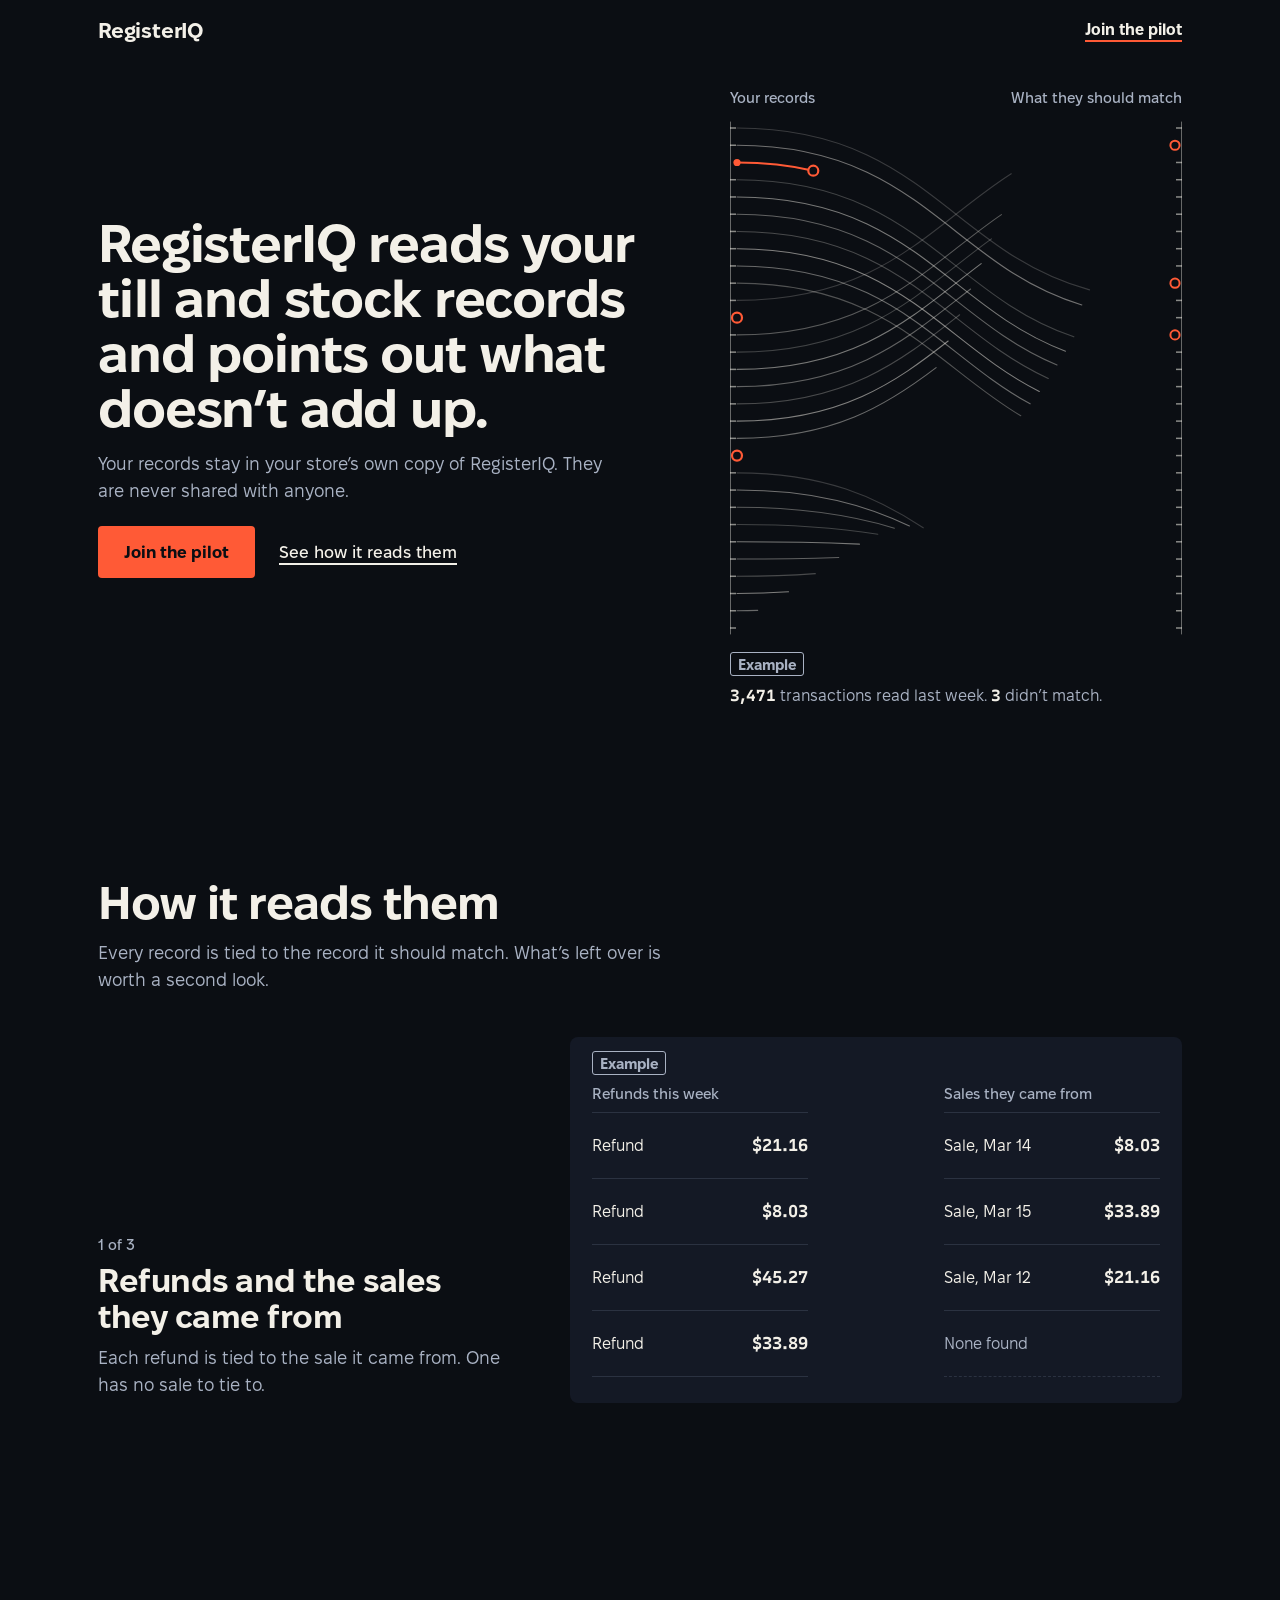
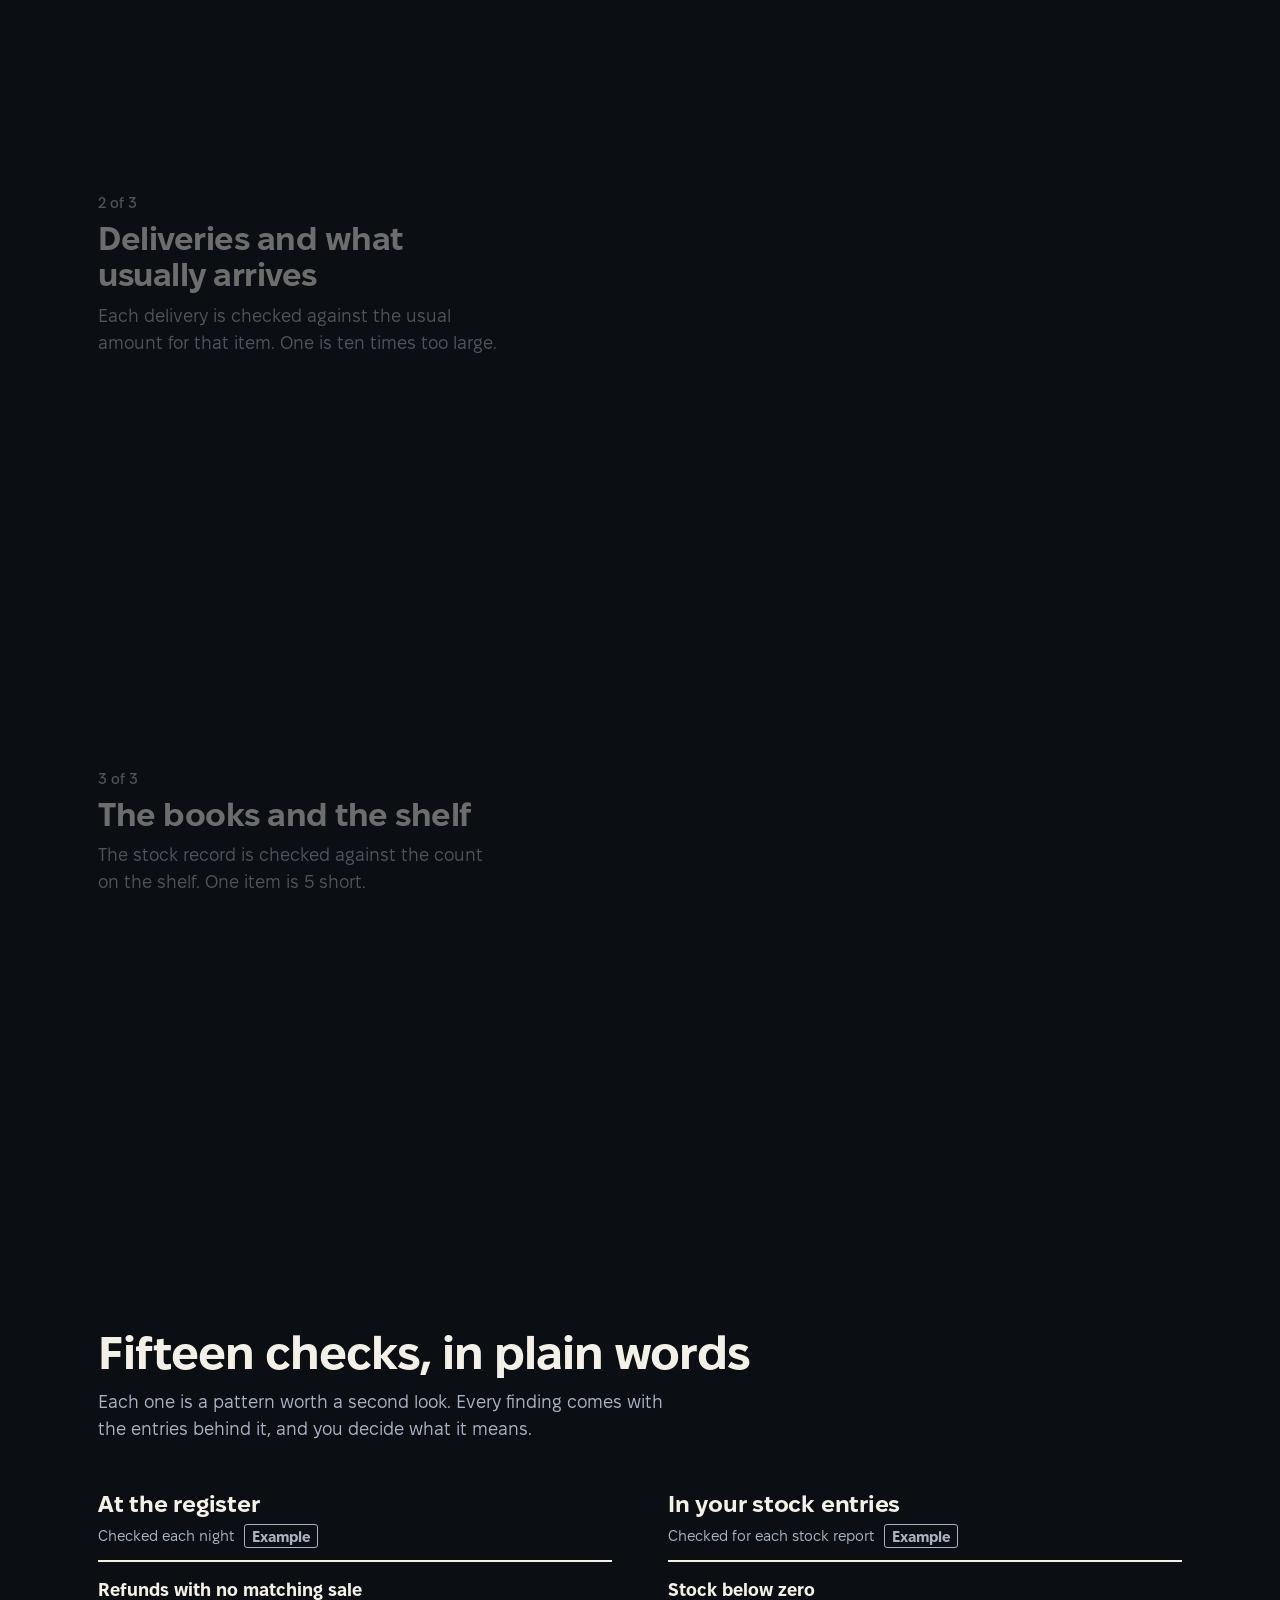
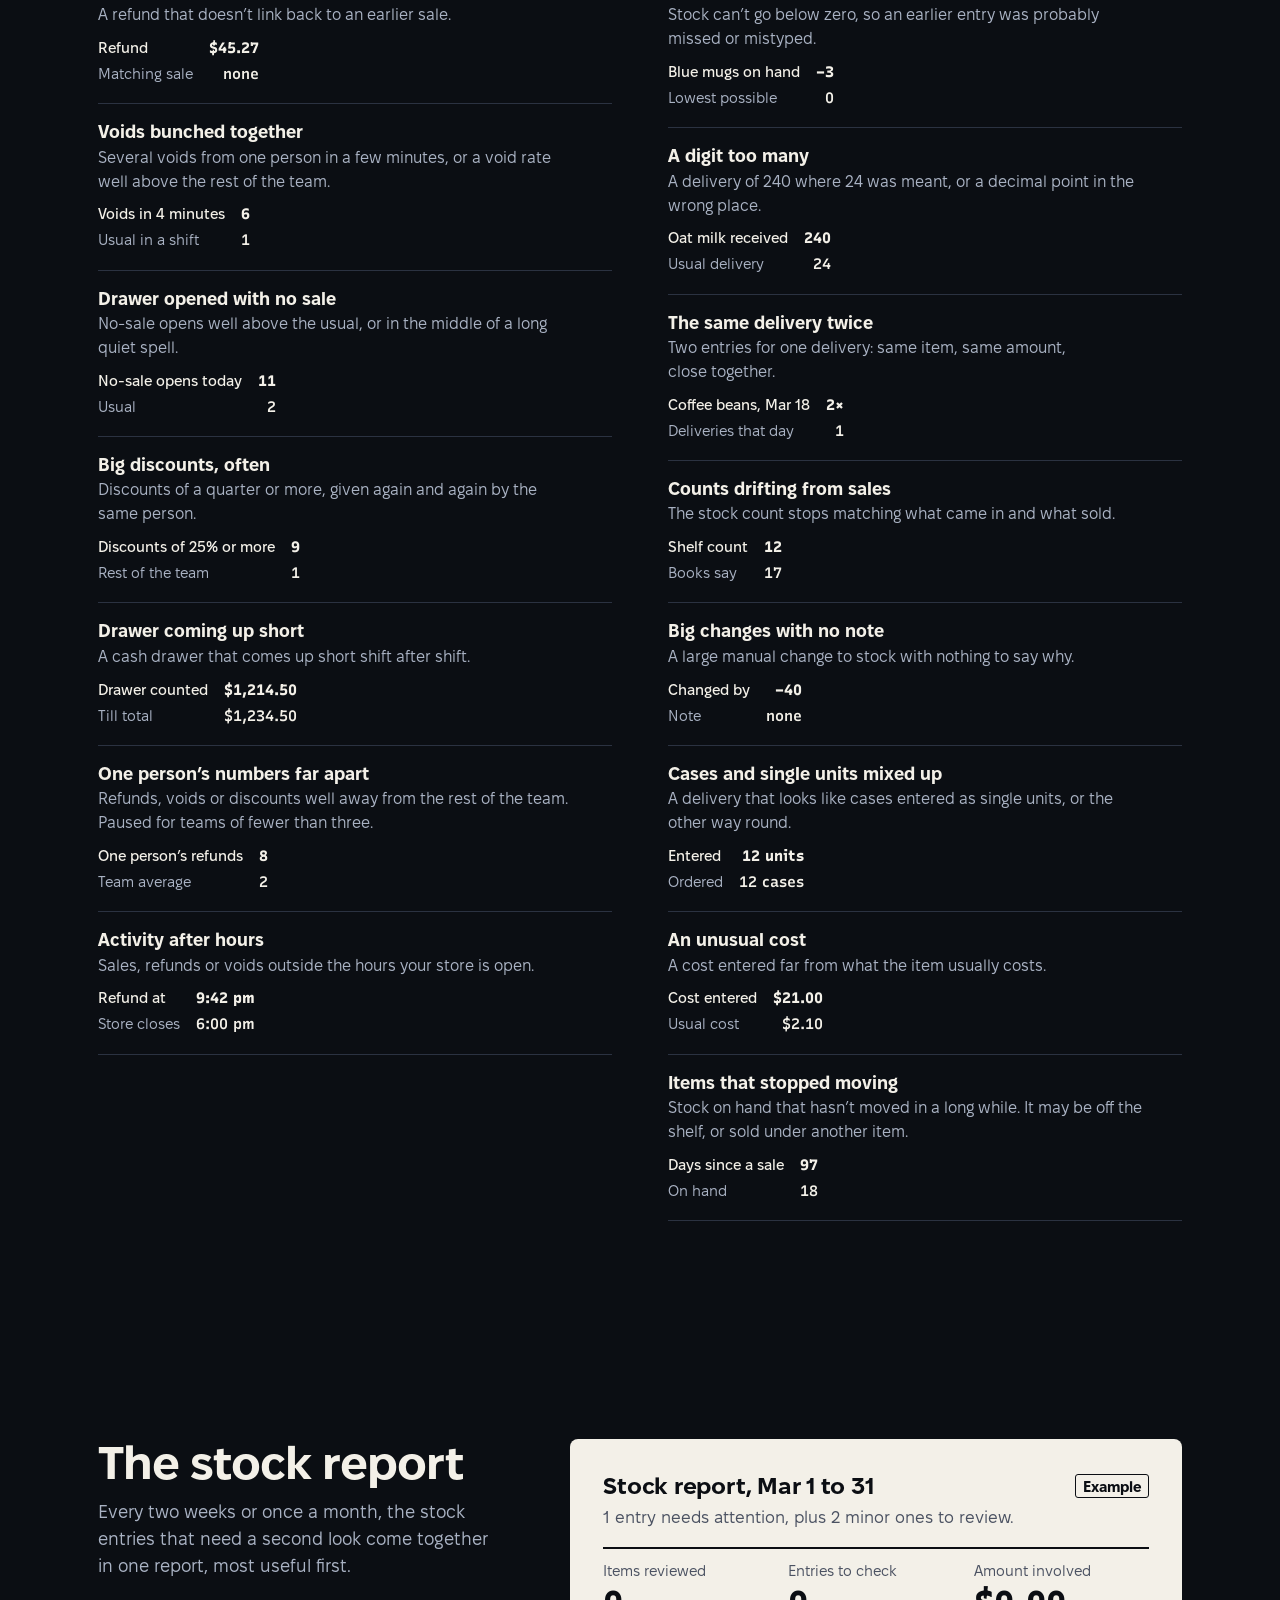
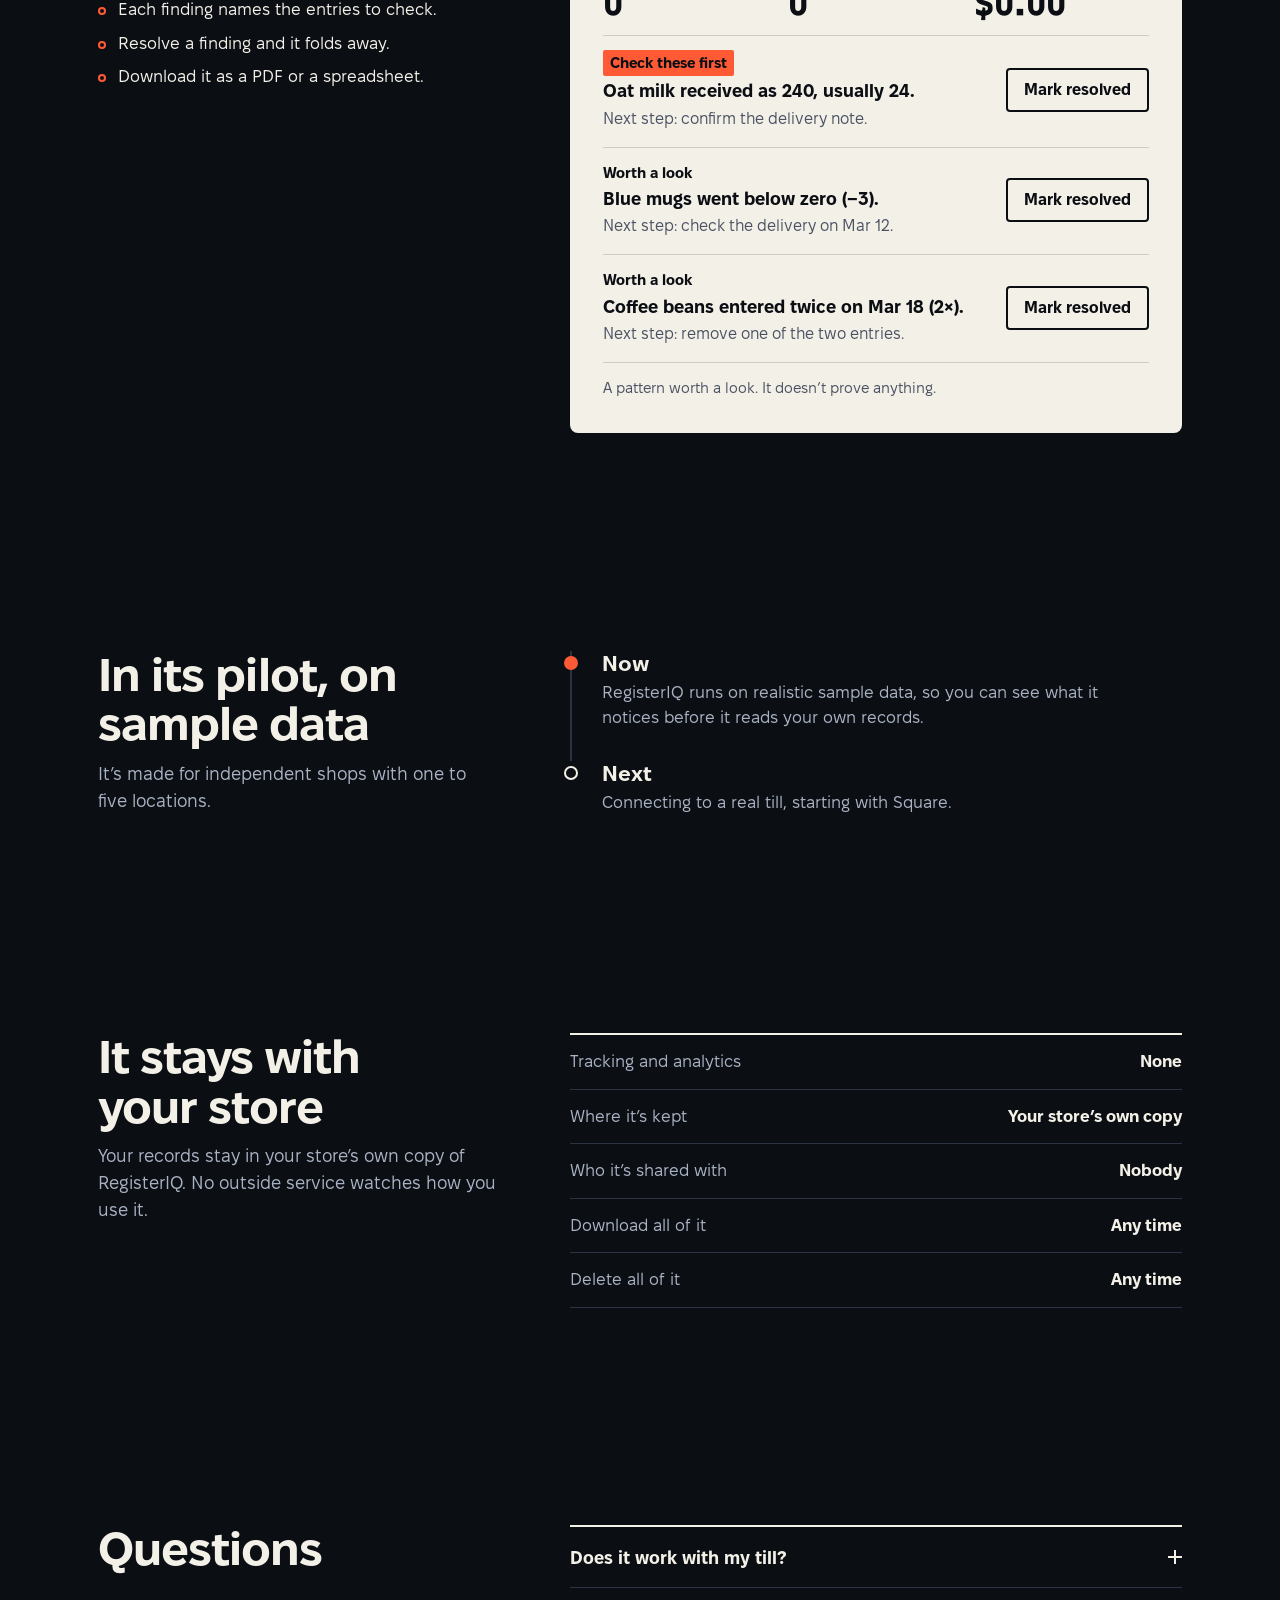
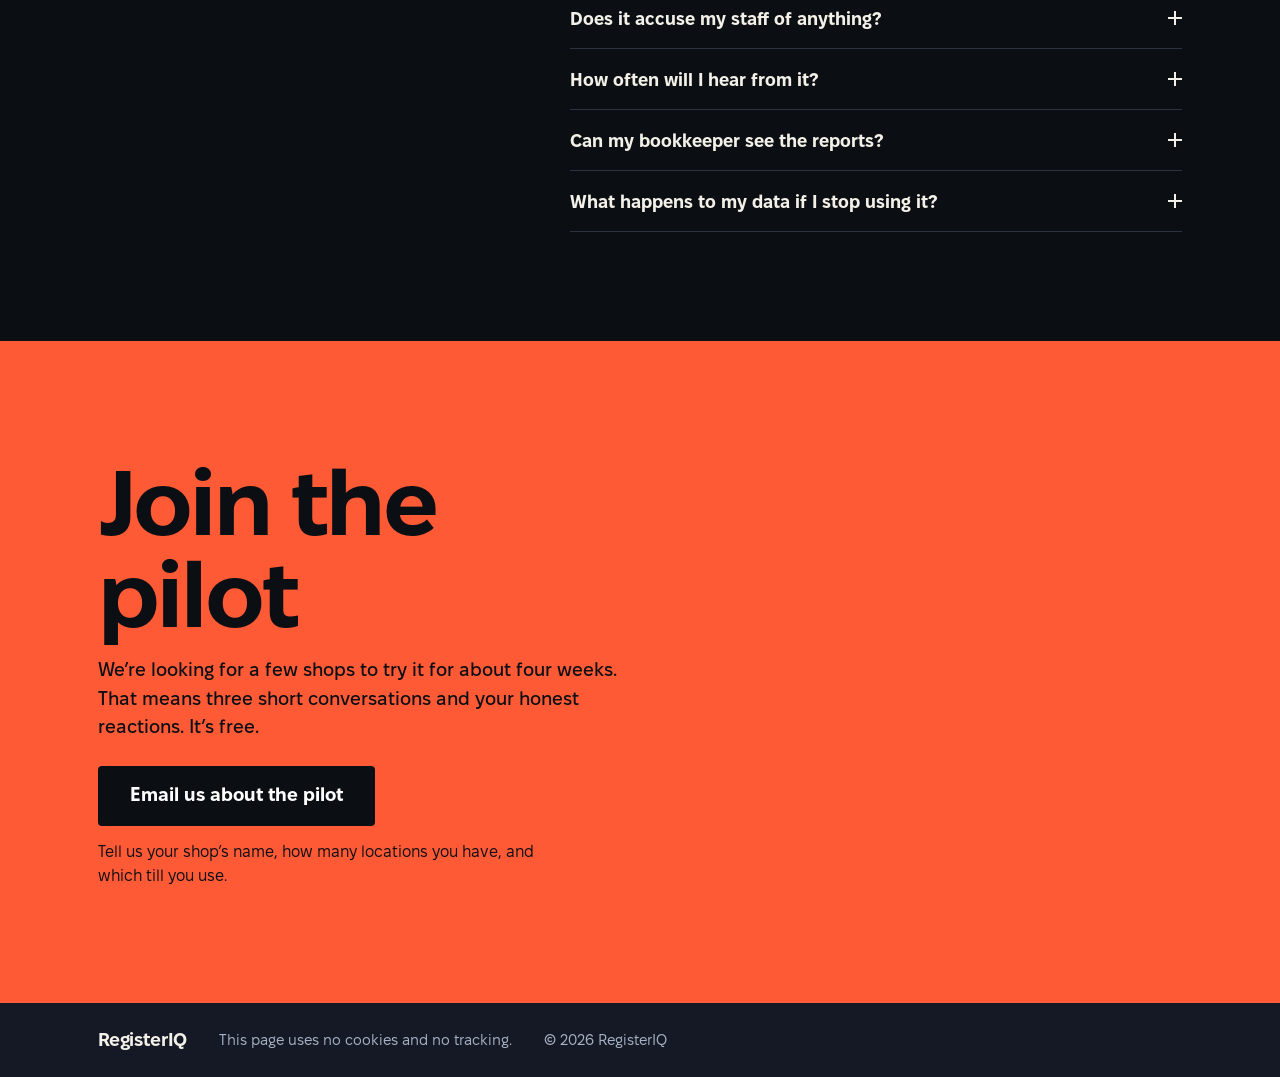
==== fable/index.html @ a4932e1c "RegisterIQ landing pages: front page and the Tied up design A front page that lists the landing page" ====
<!doctype html>
<html lang="en">
  <head>
    <meta http-equiv="Content-Security-Policy" content="default-src &#39;self&#39;; img-src &#39;self&#39; data:; style-src &#39;self&#39;; font-src &#39;self&#39;; script-src &#39;self&#39;; base-uri &#39;none&#39;; form-action &#39;none&#39;">

    <meta charset="UTF-8" />
    <meta name="viewport" content="width=device-width, initial-scale=1.0, viewport-fit=cover" />
    <meta name="color-scheme" content="dark" />
    <link rel="preload" href="./assets/FixelDisplay-Bold-Dju6qeKL.woff2" as="font" type="font/woff2" crossorigin />
    <link rel="preload" href="./assets/FixelText-Regular-Bu2h_Y5s.woff2" as="font" type="font/woff2" crossorigin />
    <title>RegisterIQ</title>
    <meta name="description" content="RegisterIQ reads your till and stock records and points out what doesn’t add up." />
    <meta name="theme-color" content="#0b0e13" />
    <script type="module" crossorigin src="./assets/index-D2LwoRk-.js"></script>
    <link rel="stylesheet" crossorigin href="./assets/index-BskWsCWm.css">
    <meta name="robots" content="noindex">
    <link rel="icon" href="data:image/svg+xml,%3Csvg xmlns=&#39;http://www.w3.org/2000/svg&#39; viewBox=&#39;0 0 32 32&#39;%3E%3Crect width=&#39;32&#39; height=&#39;32&#39; rx=&#39;6&#39; fill=&#39;%230b0e13&#39;/%3E%3Cpath d=&#39;M6 11c9 0 9 10 17 10&#39; fill=&#39;none&#39; stroke=&#39;%23f3f0e8&#39; stroke-width=&#39;2.4&#39; stroke-linecap=&#39;round&#39;/%3E%3Ccircle cx=&#39;24&#39; cy=&#39;11&#39; r=&#39;3.4&#39; fill=&#39;none&#39; stroke=&#39;%23ff5a36&#39; stroke-width=&#39;2.4&#39;/%3E%3C/svg%3E">
  </head>
  <body>
    <div id="root"></div>
  </body>
</html>
---- fable/assets/index-BskWsCWm.css ----
@font-face{font-family:Fixel Display;src:url(./FixelDisplay-Bold-Dju6qeKL.woff2)format("woff2");font-weight:700;font-display:swap}@font-face{font-family:Fixel Text;src:url(./FixelText-Regular-Bu2h_Y5s.woff2)format("woff2");font-weight:400;font-display:swap}@font-face{font-family:Fixel Text;src:url(./FixelText-Medium-Dir1BLjs.woff2)format("woff2");font-weight:500;font-display:swap}@font-face{font-family:Fixel Text;src:url(./FixelText-Bold-Wg7I7zow.woff2)format("woff2");font-weight:700;font-display:swap}@font-face{font-family:Recursive;src:url(./Recursive-VF-BdMPsgby.woff2)format("woff2");font-weight:300 1000;font-display:swap}:root{--bg:#0b0e13;--panel:#141925;--rule:#2b3241;--ink:#f3f0e8;--dim:#a9b2c3;--thread:243, 240, 232;--thread-dark:11, 14, 19;--loose:#ff5a36;--loose-ink:#0b0e13;--sheet:#f3f0e8;--sheet-ink:#0b0e13;--sheet-dim:#4b5262;--sheet-rule:#cfccc3;--ease:cubic-bezier(.2, 0, 0, 1);--pad:clamp(18px, 4.5vw, 48px);--display:"Fixel Display", "Fixel Text", system-ui, sans-serif}:root[data-c=baize]{--bg:#0a201a;--panel:#0f2b23;--rule:#25453b;--ink:#f4f1e6;--dim:#aac3b8;--thread:244, 241, 230;--thread-dark:10, 32, 26;--loose:#ff6f3d;--loose-ink:#0a201a;--sheet:#f4f1e6;--sheet-ink:#0a201a;--sheet-dim:#3f5a50;--sheet-rule:#cdd3c6}:root[data-c=cobalt]{--bg:#1433a6;--panel:#0f2a8f;--rule:#4563d6;--ink:#fff;--dim:#ccd6ff;--thread:255, 255, 255;--thread-dark:10, 26, 85;--loose:#ffa62b;--loose-ink:#0a1a55;--sheet:#fff;--sheet-ink:#0a1a55;--sheet-dim:#3c4a86;--sheet-rule:#cdd4ee}*,:before,:after{box-sizing:border-box}html{background:var(--bg);--lightningcss-light: ;--lightningcss-dark:initial;color-scheme:dark;scrollbar-color:var(--rule) var(--bg);-webkit-text-size-adjust:100%;-moz-text-size-adjust:100%;text-size-adjust:100%;-webkit-tap-highlight-color:transparent}a,button,summary{touch-action:manipulation}.btn,.btn-line,.bar-link,.faq summary,.themes button{-webkit-user-select:none;user-select:none}p{text-wrap:pretty}body{background:var(--bg);color:var(--ink);-webkit-font-smoothing:antialiased;overflow-wrap:break-word;transition:background-color .3s var(--ease), color .3s var(--ease);margin:0;font:400 17px/1.5 Fixel Text,system-ui,sans-serif}h1,h2,h3,h4,p,ol,ul,dl,dd,figure{margin:0}ul,ol{padding:0;list-style:none}::selection{background:var(--loose);color:var(--loose-ink)}:focus-visible{outline:3px solid var(--loose);outline-offset:3px;border-radius:2px}.pilot :focus-visible,.report :focus-visible{outline-color:var(--sheet-ink)}.num{font-variation-settings:"MONO" 0, "CASL" 0, "slnt" 0, "CRSV" 0;font-variant-numeric:tabular-nums lining-nums;font-family:Recursive,Fixel Text,sans-serif}.wrap{max-width:1180px;padding:0 max(var(--pad), env(safe-area-inset-right,0px)) 0 max(var(--pad), env(safe-area-inset-left,0px));margin:0 auto}.bar{padding-top:env(safe-area-inset-top,0px)}.skip{z-index:20;background:var(--loose);color:var(--loose-ink);padding:12px 16px;font-weight:700;position:absolute;top:-100px;left:12px}.skip:focus{top:8px}h1,h2{font-family:var(--display);letter-spacing:-.022em;text-wrap:balance;font-weight:700}h1{font-size:clamp(30px,6.3vw + 5.5px,56px);line-height:1.05}h2{font-size:clamp(28px,3.2vw + 15px,46px);line-height:1.08}.intro{color:var(--dim);max-width:36rem;margin-top:10px;font-size:18px}.stamp{color:inherit;white-space:nowrap;border:1.5px solid;border-radius:3px;padding:4px 7px 3px;font:700 15px/1 Fixel Text,sans-serif;display:inline-block}.bar-in{justify-content:space-between;align-items:center;min-height:60px;display:flex}.wordmark{font:700 21px/1 var(--display);letter-spacing:-.01em;color:var(--ink);align-items:center;min-height:44px;text-decoration:none;display:inline-flex}.bar-link{color:var(--ink);min-height:44px;text-decoration:underline;-webkit-text-decoration-color:var(--loose);text-decoration-color:var(--loose);text-underline-offset:.34em;align-items:center;font-size:16px;font-weight:700;text-decoration-thickness:2px;display:inline-flex}.btn{background:var(--loose);min-height:52px;color:var(--loose-ink);transition:filter .12s var(--ease), transform .12s var(--ease);border-radius:4px;justify-content:center;align-items:center;padding:0 26px;font-size:17px;font-weight:700;text-decoration:none;display:inline-flex}.btn:active{transform:scale(.97)}.bar-link:active,.link:active{opacity:.7}.btn.big{min-height:60px;padding:0 32px;font-size:19px}.link{color:var(--ink);text-underline-offset:.28em;align-items:center;min-height:44px;font-weight:500;text-decoration:underline;text-decoration-thickness:1.5px;display:inline-flex}@media (hover:hover) and (pointer:fine){.btn:hover{filter:brightness(1.08)}.link:hover{text-decoration-thickness:2.5px}.btn-line:active{transform:scale(.97)}.faq summary:hover{color:var(--loose)}}.hero{padding:clamp(12px,3vh,40px) 0 clamp(40px,7vh,88px)}.hero-in{gap:30px;display:grid}.lede{color:var(--dim);max-width:33rem;margin-top:14px;font-size:18px}.hero-actions{flex-wrap:wrap;align-items:center;gap:8px 24px;margin-top:22px;display:flex}.weave-head{color:var(--dim);justify-content:space-between;gap:16px;padding-bottom:8px;font-size:15px;font-weight:500;display:flex}.weave-box{height:300px;position:relative}.weave-box canvas,.sfig canvas{pointer-events:none;width:100%;height:100%;position:absolute;inset:0}.chip{z-index:2;background:var(--loose);color:var(--loose-ink);white-space:nowrap;opacity:0;will-change:transform;border-radius:3px;padding:6px 10px 5px;font:700 15px/1.25 Fixel Text,sans-serif;position:absolute;top:0;left:0}[data-ready]>.chip{opacity:1;transition:opacity .36s var(--ease) .5s}.weave-foot{color:var(--dim);flex-wrap:wrap;align-items:center;gap:8px 12px;margin-top:14px;font-size:16px;display:flex}.weave-foot b{color:var(--ink);font-weight:700}.band{padding:clamp(56px,8.5vw,116px) 0}.split{gap:28px 64px;display:grid}.plain{gap:8px;margin-top:18px;display:grid}.plain li{padding-left:20px;position:relative}.plain li:before{content:"";width:8px;height:8px;box-shadow:inset 0 0 0 2px var(--loose);border-radius:50%;position:absolute;top:.6em;left:0}.story{margin-top:clamp(20px,4vw,44px)}.stage{z-index:3;margin:0 calc(-1 * var(--pad));padding:max(10px, env(safe-area-inset-top,0px)) var(--pad) 12px;background:var(--bg);border-bottom:1px solid var(--rule);position:sticky;top:0}.steps{counter-reset:step;margin:0}.steps>li{counter-increment:step;opacity:.42;min-height:56svh;transition:opacity .35s var(--ease);padding-top:26px}.steps>li:last-child{min-height:46svh}.steps>li[data-active]{opacity:1}.steps>li:before{content:counter(step) " of 3";color:var(--dim);margin-bottom:6px;font-size:15px;font-weight:500;display:block}.steps h3{font:700 clamp(23px, 2.1vw + 8px, 32px) / 1.14 var(--display);letter-spacing:-.015em}.steps>li>p{color:var(--dim);max-width:28rem;margin-top:8px;font-size:18px}.story[data-still] .steps>li{min-height:0;padding:0 0 44px}.story[data-still] .sfig{max-width:620px;margin-top:16px}.sfig{background:var(--panel);border-radius:8px;padding:14px clamp(12px,2vw,22px) 58px;position:relative}.sfig-top{color:var(--dim);margin-bottom:8px}.sfig-cols{animation:scene .42s var(--ease) both;grid-template-columns:minmax(0,1fr) minmax(0,1fr);column-gap:clamp(70px,24%,210px);display:grid}@keyframes scene{0%{opacity:0;transform:translateY(8px)}}.sfig[data-leaving] .sfig-cols{opacity:0;transition:opacity .2s var(--ease), transform .2s var(--ease);transform:translateY(-6px)}.col h4{color:var(--dim);border-bottom:1px solid var(--rule);padding-bottom:8px;font:500 15px/1.3 Fixel Text,sans-serif}.col li{border-bottom:1px solid var(--rule);justify-content:space-between;align-items:center;gap:8px;height:clamp(52px,7.4vh,66px);font-size:16px;line-height:1.2;display:flex}.col li b{font-size:17px;font-weight:700}.sfig[data-ready] .col li b{transition:color .3s var(--ease) .5s}.col li[data-none]{color:var(--dim);border-bottom-style:dashed}.sfig[data-ready] .col li[data-loose] b,.sfig[data-ready] .col li[data-unmatched] b{color:var(--loose)}.aisles{gap:48px 56px;margin-top:clamp(28px,4vw,48px);display:grid}.aisle-head{border-bottom:2px solid var(--ink);gap:6px;padding-bottom:12px;display:grid}.aisle-head h3{font:700 23px/1.2 var(--display);letter-spacing:-.01em}.aisle-head p{color:var(--dim);align-items:center;gap:10px;font-size:15px;display:flex}.check{border-bottom:1px solid var(--rule);gap:8px 20px;padding:16px 0;display:grid}.check h4{font:700 18px/1.3 Fixel Text,sans-serif}.check-words p{color:var(--dim);max-width:30rem;margin-top:2px;font-size:16px}.pair{grid-template-columns:max-content max-content 30px;grid-auto-rows:26px;justify-content:start;align-items:center;column-gap:10px;font-size:15px;font-weight:500;display:grid}.pair .num{justify-self:end}.pair b.found{isolation:isolate;padding:1px 6px;font-weight:800;transition:color .16s linear .22s;position:relative}.pair b.found:before{content:"";z-index:-1;background:var(--loose);transform-origin:0;transition:transform .46s var(--ease);border-radius:2px;position:absolute;inset:0;transform:scaleX(0)}.check[data-in] .pair b.found{color:var(--loose-ink)}.check[data-in] .pair b.found:before{transform:scaleX(1)}.pair .usual{color:var(--dim);font-weight:400}.pair .num.usual{color:var(--ink);padding:0 6px;font-weight:600}.tie{grid-area:1/3/span 2;width:30px;height:52px;overflow:visible}.tie path{fill:none;stroke:var(--loose);stroke-width:2px;stroke-linecap:round;stroke-dasharray:64;stroke-dashoffset:64px;transition:stroke-dashoffset .62s var(--ease) .26s}.tie circle{fill:var(--bg);stroke:var(--loose);stroke-width:2px;transform-box:fill-box;transform-origin:50%;opacity:0;transition:transform .24s var(--ease) .8s, opacity .16s linear .8s;transform:scale(.5)}.check[data-in] .tie path{stroke-dashoffset:0}.check[data-in] .tie circle{opacity:1;transform:none}.report{background:var(--sheet);color:var(--sheet-ink);border-radius:8px;padding:clamp(18px,2.6vw,34px)}.report-head{justify-content:space-between;align-items:center;gap:12px;display:flex}.report-head h3{font:700 23px/1.2 var(--display);letter-spacing:-.01em}.report-summary{color:var(--sheet-dim);margin-top:6px}.sums{border-top:2px solid var(--sheet-ink);border-bottom:1px solid var(--sheet-rule);grid-template-columns:repeat(3,minmax(0,1fr));gap:0 10px;margin:16px 0 0;display:grid}.sums>div{padding:12px 0}.sums dt{color:var(--sheet-dim);font-size:15px;line-height:1.3}.sums dd{margin-top:4px;font-size:clamp(23px,3vw,34px);font-weight:800;line-height:1.1}.report-item{border-bottom:1px solid var(--sheet-rule);transition:grid-template-rows .4s var(--ease), opacity .3s var(--ease);grid-template-rows:1fr;display:grid}.report-item[data-folding]{opacity:0;grid-template-rows:0fr}.report-fold{min-height:0;overflow:hidden}.report-in{gap:3px 16px;padding:14px 0 16px;display:grid}.report-level{justify-self:start;font-size:15px;font-weight:700}.report-item[data-first] .report-level{background:var(--loose);color:var(--loose-ink);border-radius:2px;padding:2px 7px}.report-text{font-size:18px;font-weight:700;line-height:1.35}.report-next{color:var(--sheet-dim);font-size:16px}.btn-line{border:2px solid var(--sheet-ink);min-height:44px;color:var(--sheet-ink);cursor:pointer;transition:background-color .12s var(--ease), color .12s var(--ease), transform .12s var(--ease);background:0 0;border-radius:4px;justify-self:start;margin-top:8px;padding:0 16px;font:700 16px Fixel Text,sans-serif}.btn-line:hover{background:var(--sheet-ink);color:var(--sheet)}.report-note{color:var(--sheet-dim);margin-top:14px;font-size:15px}.stops li{border-left:2px solid var(--rule);padding:0 0 30px 30px;position:relative}.stops li:last-child{border-left-color:#0000;padding-bottom:0}.stops li:before{content:"";background:var(--bg);width:14px;height:14px;box-shadow:inset 0 0 0 2px var(--ink);border-radius:50%;position:absolute;top:5px;left:-8px}.stops li[data-now]:before{background:var(--loose);box-shadow:none}.stops h3{font:700 21px/1.2 var(--display)}.stops p{color:var(--dim);max-width:32rem;margin-top:4px}.promises{border-top:2px solid var(--ink);margin:0}.promises>div{border-bottom:1px solid var(--rule);justify-content:space-between;align-items:baseline;gap:16px;padding:14px 0;display:flex}.promises dt{color:var(--dim)}.promises dd{text-align:right;font-weight:700}.faq{border-top:2px solid var(--ink)}.faq details{border-bottom:1px solid var(--rule)}.faq summary{cursor:pointer;justify-content:space-between;align-items:center;gap:16px;min-height:60px;padding:8px 0;font-size:18px;font-weight:700;list-style:none;display:flex}.faq summary::-webkit-details-marker{display:none}.faq summary:after{content:"";background:linear-gradient(var(--ink), var(--ink)) 50% 50% / 14px 2px no-repeat, linear-gradient(var(--ink), var(--ink)) 50% 50% / 2px 14px no-repeat;flex:none;width:14px;height:14px}.faq details[open] summary:after{background:linear-gradient(var(--loose), var(--loose)) 50% 50% / 14px 2px no-repeat}.faq details p{color:var(--dim);max-width:38rem;padding:0 0 20px}.faq summary{transition:color .12s var(--ease)}.faq summary:active{opacity:.7}@supports (interpolate-size:allow-keywords){.faq details{interpolate-size:allow-keywords}.faq details::details-content{block-size:0;transition:block-size .26s var(--ease), content-visibility .26s allow-discrete;overflow:clip}.faq details[open]::details-content{block-size:auto}}.pilot{background:var(--loose);color:var(--loose-ink);padding:clamp(56px,9vw,120px) 0}.pilot h2{letter-spacing:-.03em;font-size:clamp(42px,7vw + 8px,92px);line-height:1}.pilot-text{max-width:36rem;margin-top:16px;font-size:19px;font-weight:500}.pilot .btn{background:var(--loose-ink);color:#fff;margin-top:24px}.pilot-note{max-width:30rem;margin-top:14px;font-size:16px}.pilot-in{gap:32px;display:grid}.pilot-threads .weave-box{height:170px}.pilot-threads canvas{--thread:var(--thread-dark);--weave-ground:var(--loose)}.foot{background:var(--panel);color:var(--dim);padding:26px 0 calc(26px + env(safe-area-inset-bottom,0px));font-size:15px}:root[data-review] .foot{padding-bottom:calc(84px + env(safe-area-inset-bottom,0px))}.foot-in{flex-wrap:wrap;align-items:center;gap:4px 32px;display:flex}.foot .wordmark{min-height:0;font-size:18px}.themes{right:calc(6px + env(safe-area-inset-right,0px));bottom:calc(6px + env(safe-area-inset-bottom,0px));z-index:30;display:flex;position:fixed}.themes button:active i{transform:scale(.9)}.themes button{cursor:pointer;background:0 0;border:0;border-radius:50%;place-items:center;width:44px;height:44px;display:grid}.themes i{border-radius:50%;width:18px;height:18px;display:block;box-shadow:0 0 0 1.5px #ffffff8c}.themes button[aria-pressed=true] i{box-shadow:0 0 0 2px #fff,0 0 0 4px #0009}.themes [data-t=ink] i{background:linear-gradient(135deg,#0b0e13 50%,#ff5a36 50%)}.themes [data-t=baize] i{background:linear-gradient(135deg,#0a201a 50%,#ff6f3d 50%)}.themes [data-t=cobalt] i{background:linear-gradient(135deg,#1433a6 50%,#ffa62b 50%)}@media (width>=900px){.hero-in{grid-template-columns:minmax(0,1.12fr) minmax(0,.88fr);align-items:center;gap:56px}h1{font-size:clamp(40px,4.1vw,54px)}.sfig{padding-bottom:26px}.weave-box{height:clamp(380px,58vh,520px)}.story{grid-template-columns:minmax(0,.8fr) minmax(0,1.2fr);align-items:start;gap:64px;display:grid}.stage{background:0 0;border:0;order:2;margin:0;padding:0;top:max(24px,50vh - 220px)}.steps>li,.steps>li:last-child{flex-direction:column;justify-content:center;min-height:62vh;padding-top:0;display:flex}.story[data-still],.story[data-still] .steps>li{display:block}.split{grid-template-columns:minmax(0,.8fr) minmax(0,1.2fr);align-items:start}.pilot-in{grid-template-columns:minmax(0,1.1fr) minmax(0,.9fr);align-items:center;gap:72px}.pilot-threads .weave-box{height:clamp(240px,36vh,340px)}.check{grid-template-columns:minmax(0,1fr) auto;align-items:start}.pair{justify-content:end;min-width:13rem}.report-in{grid-template-columns:minmax(0,1fr) auto;align-items:center}.report-level,.report-text,.report-next{grid-column:1}.btn-line{grid-area:1/2/span 3;margin-top:0}}@media (width>=1040px){.aisles{grid-template-columns:repeat(2,minmax(0,1fr))}.check{grid-template-columns:minmax(0,1fr)}.pair{justify-content:start;min-width:0}}@media (prefers-reduced-motion:reduce){*,:before,:after{transition:none!important;animation:none!important}}
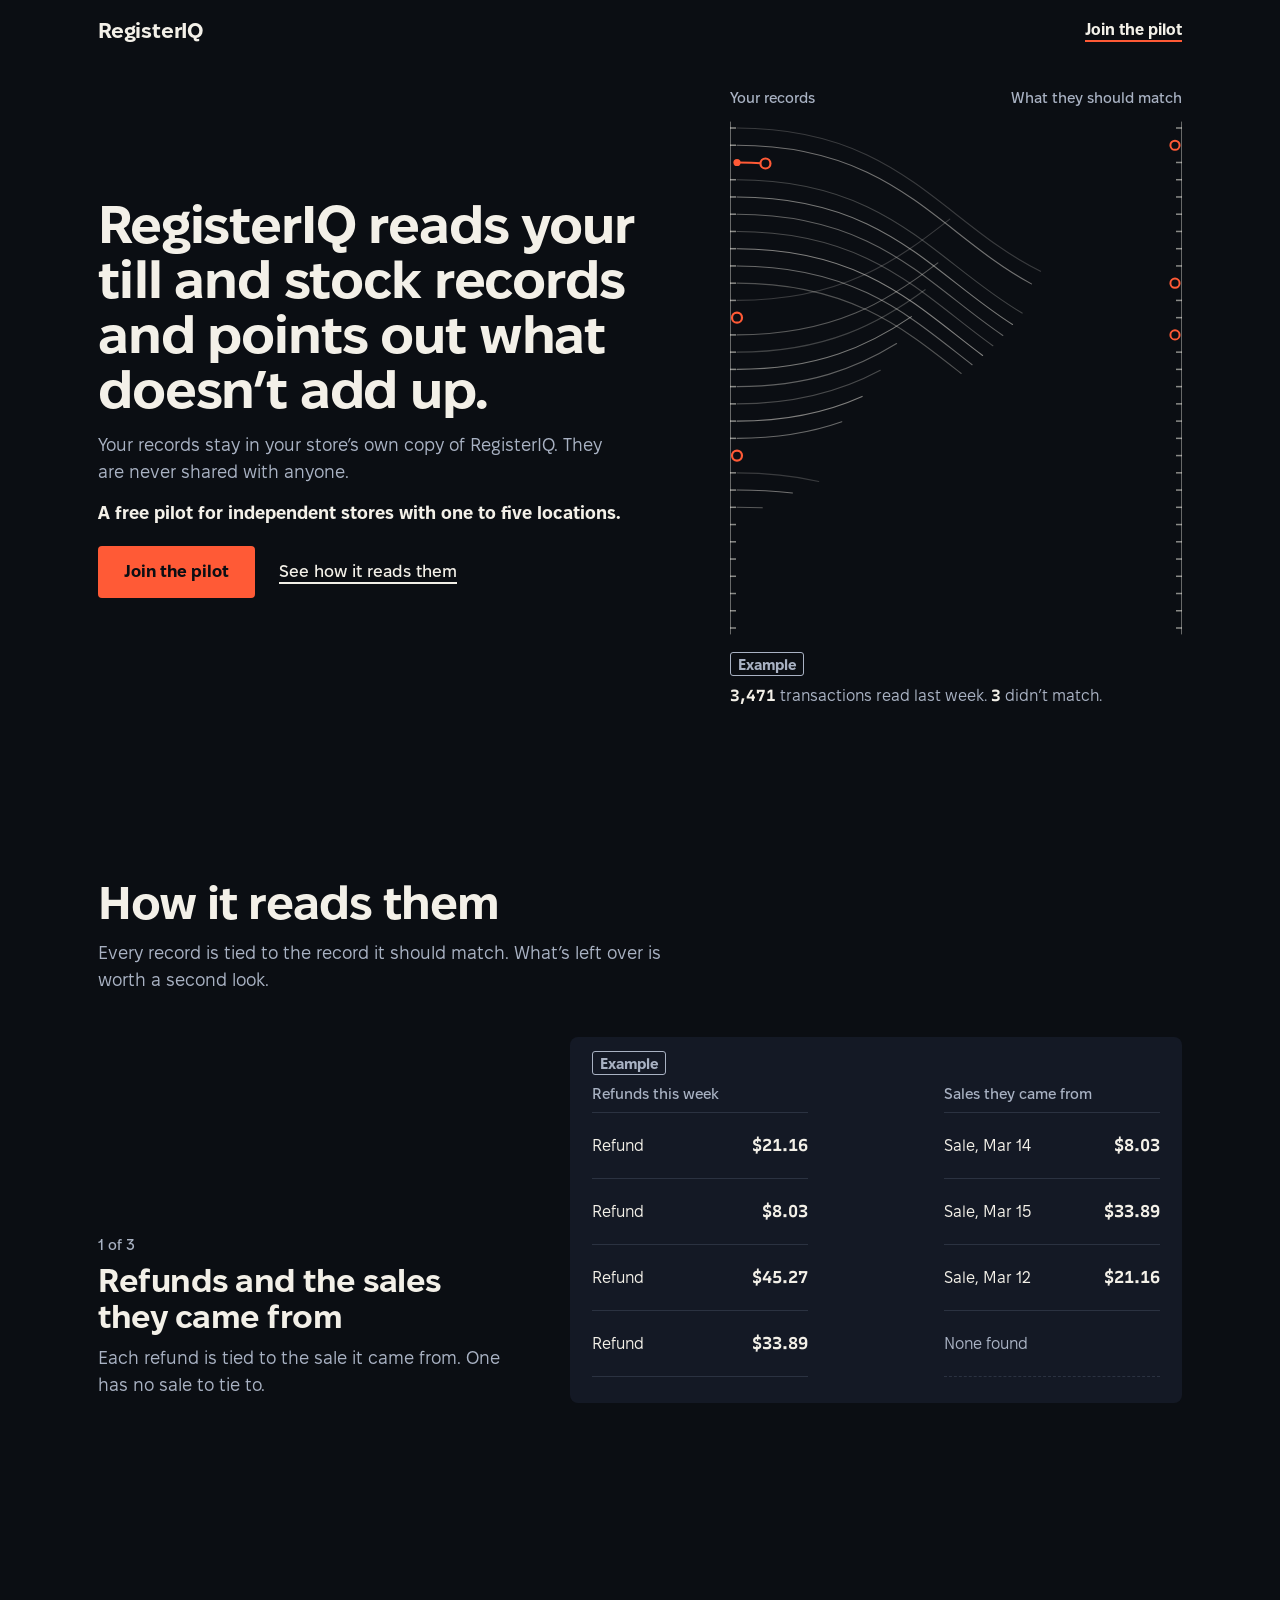
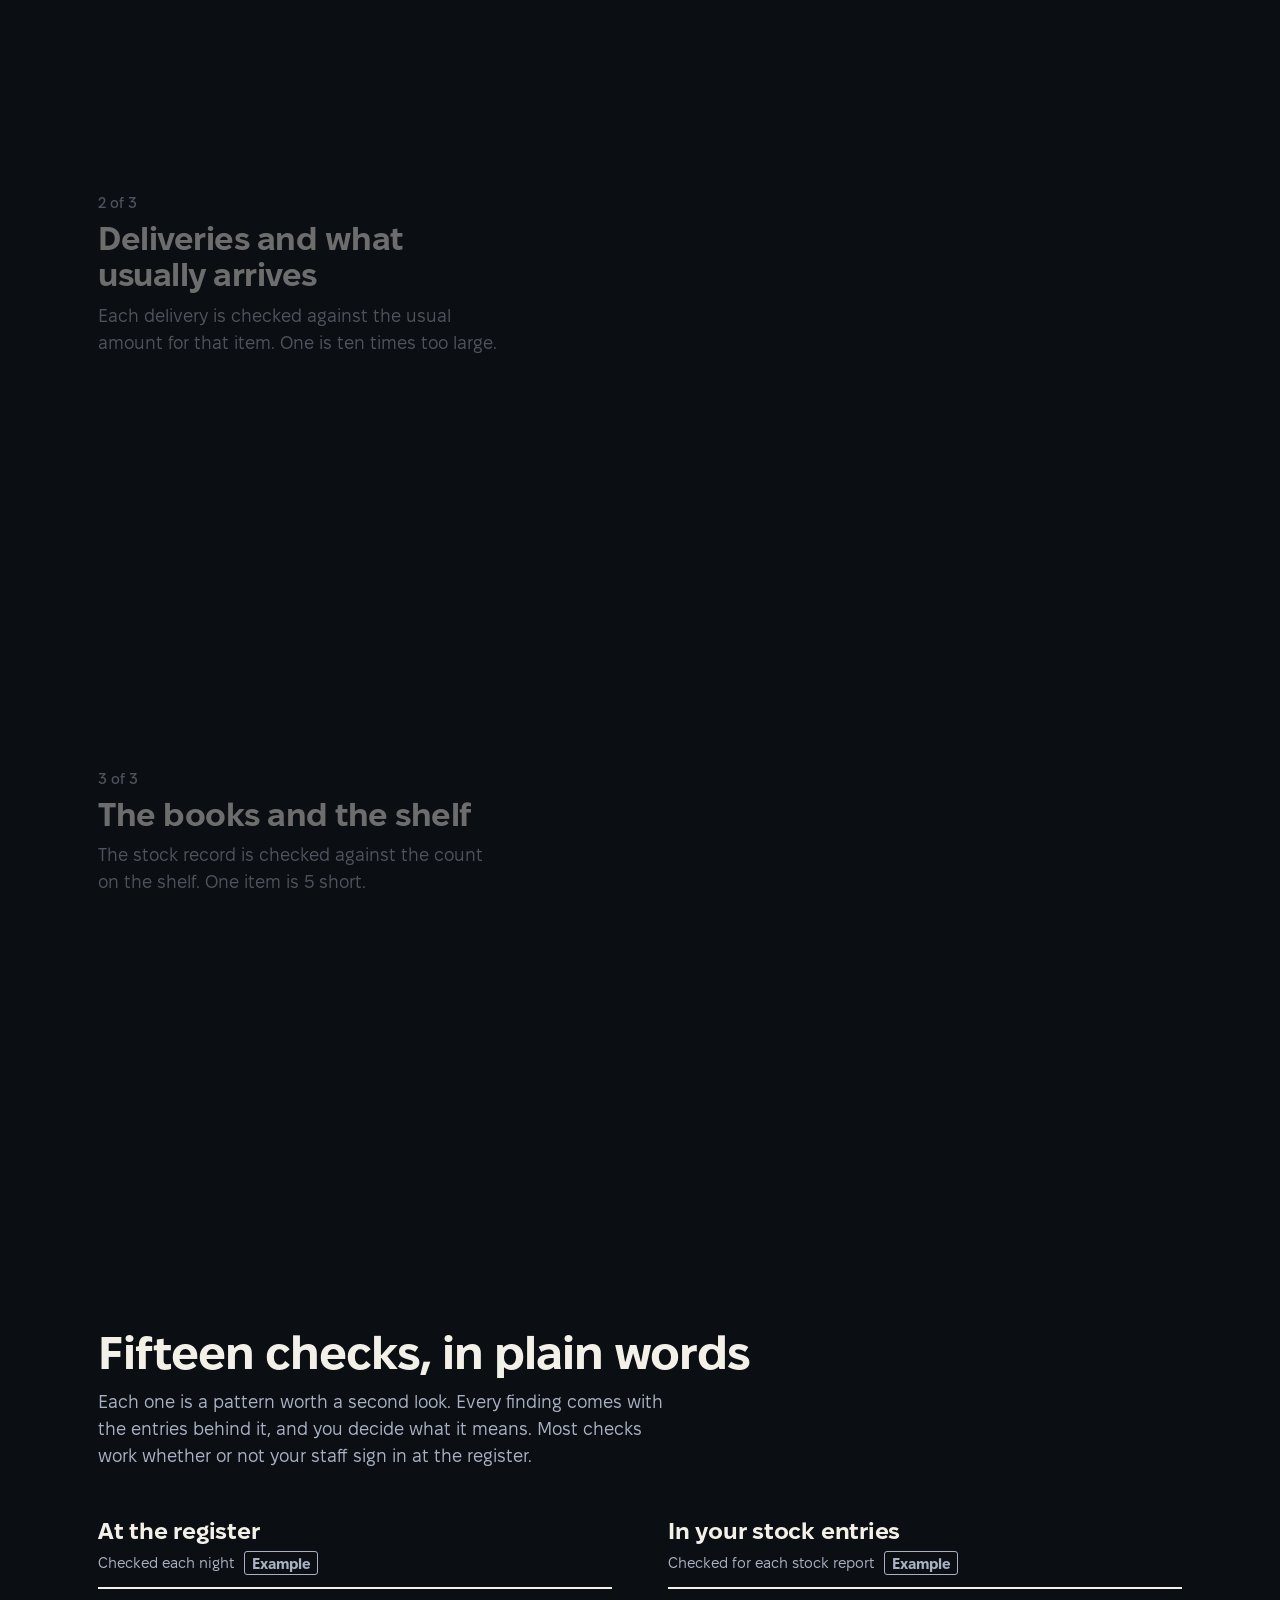
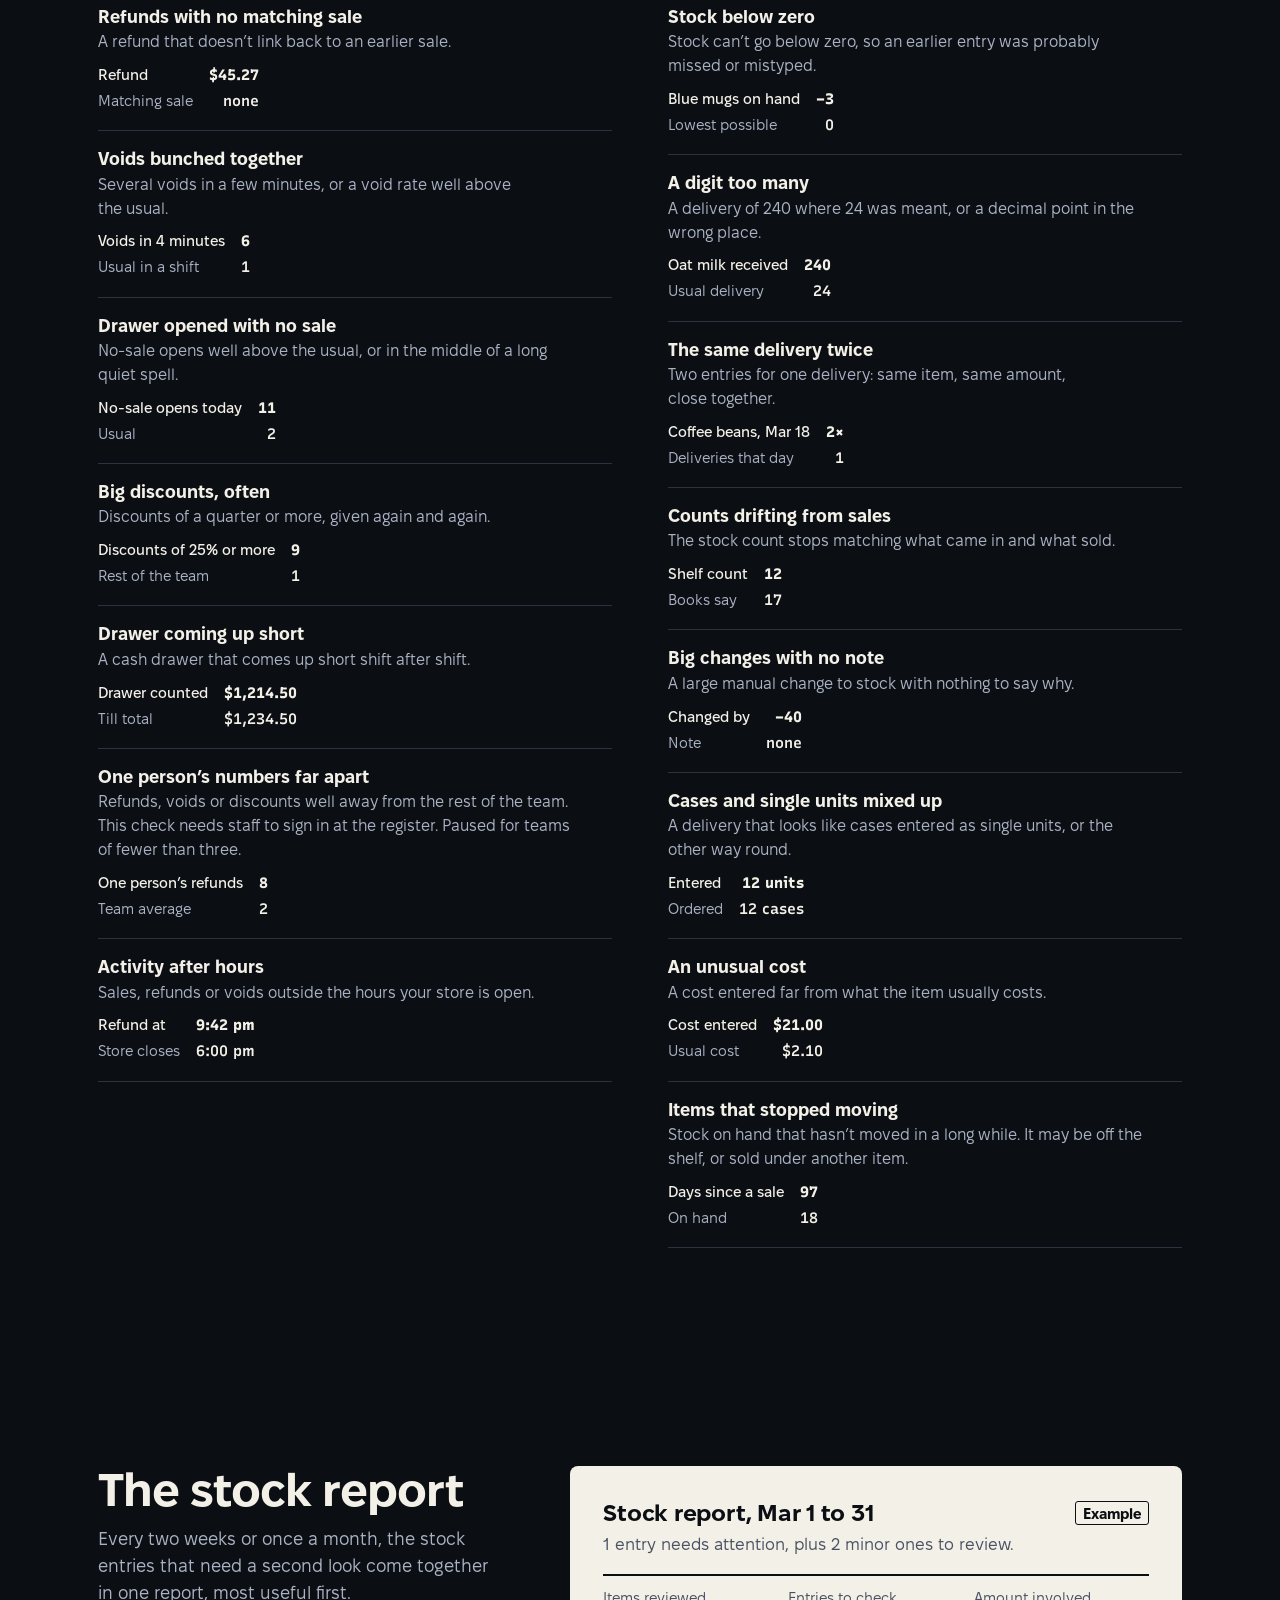
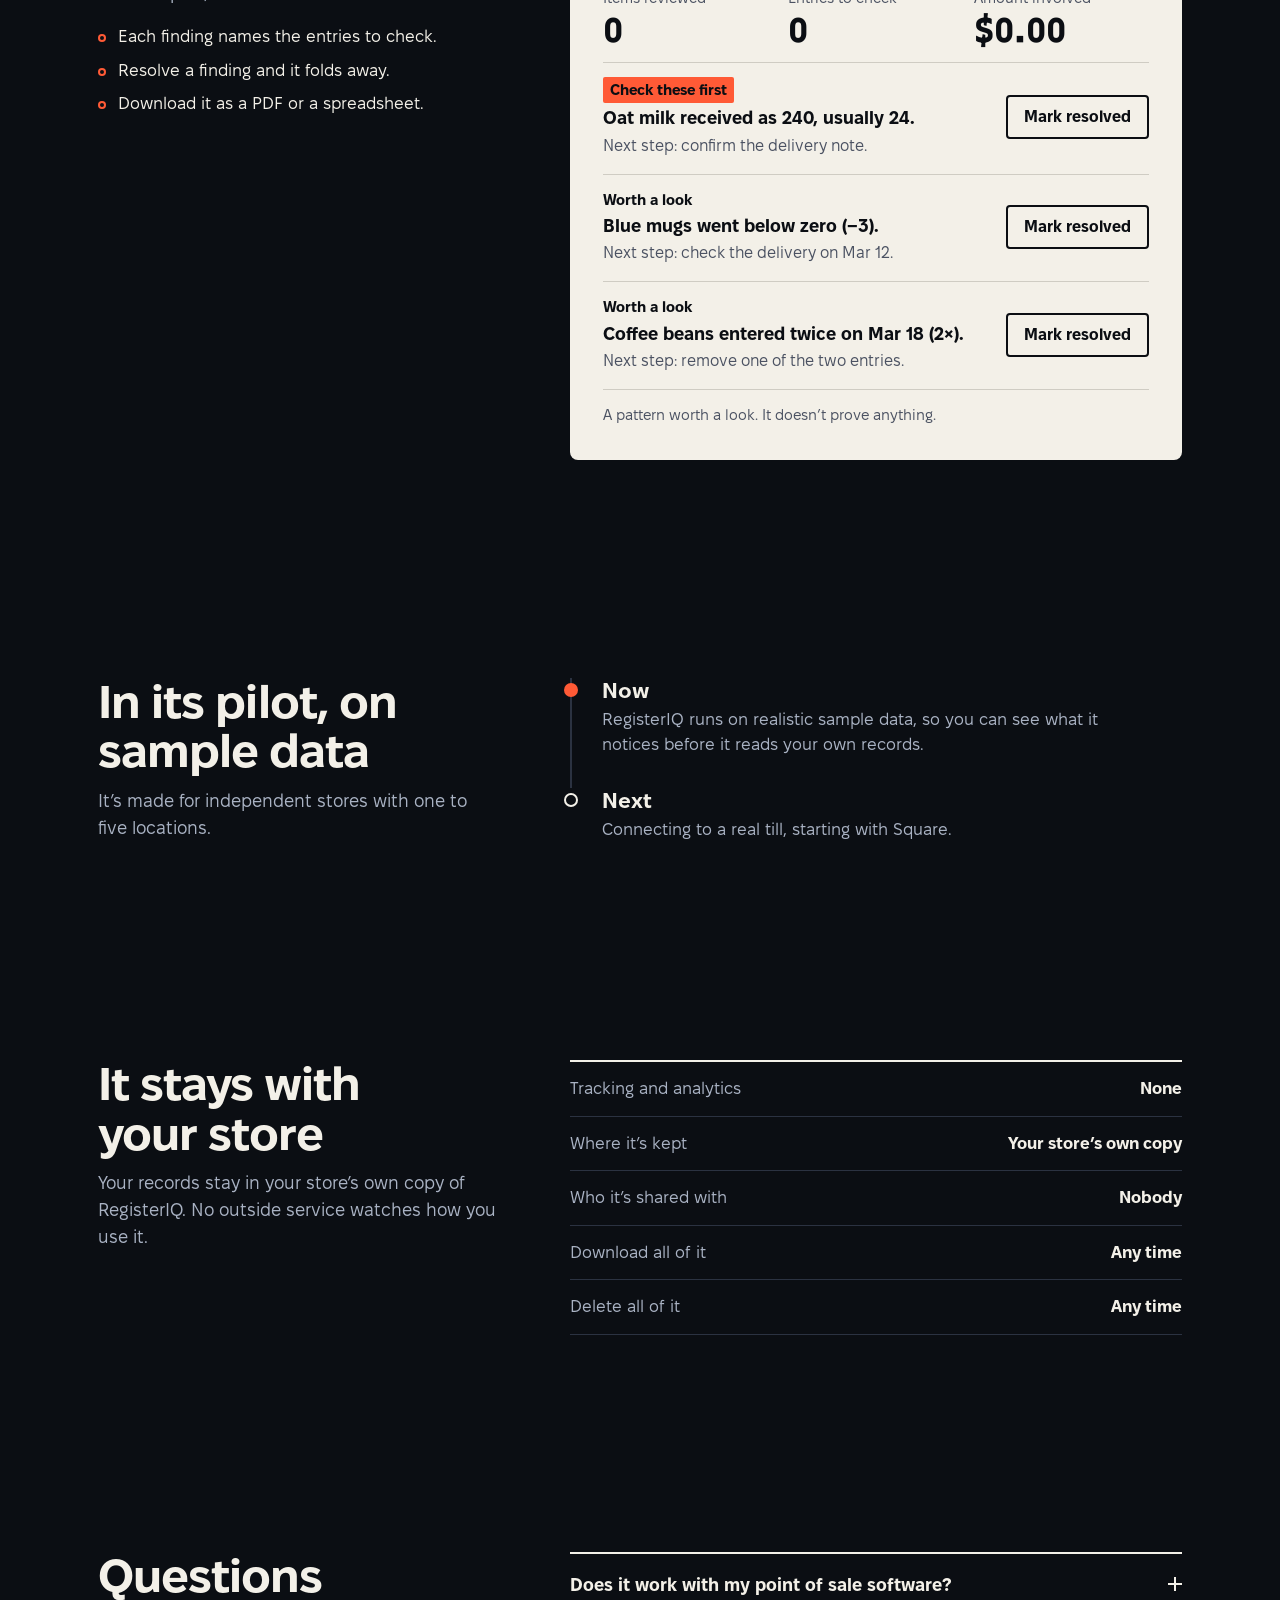
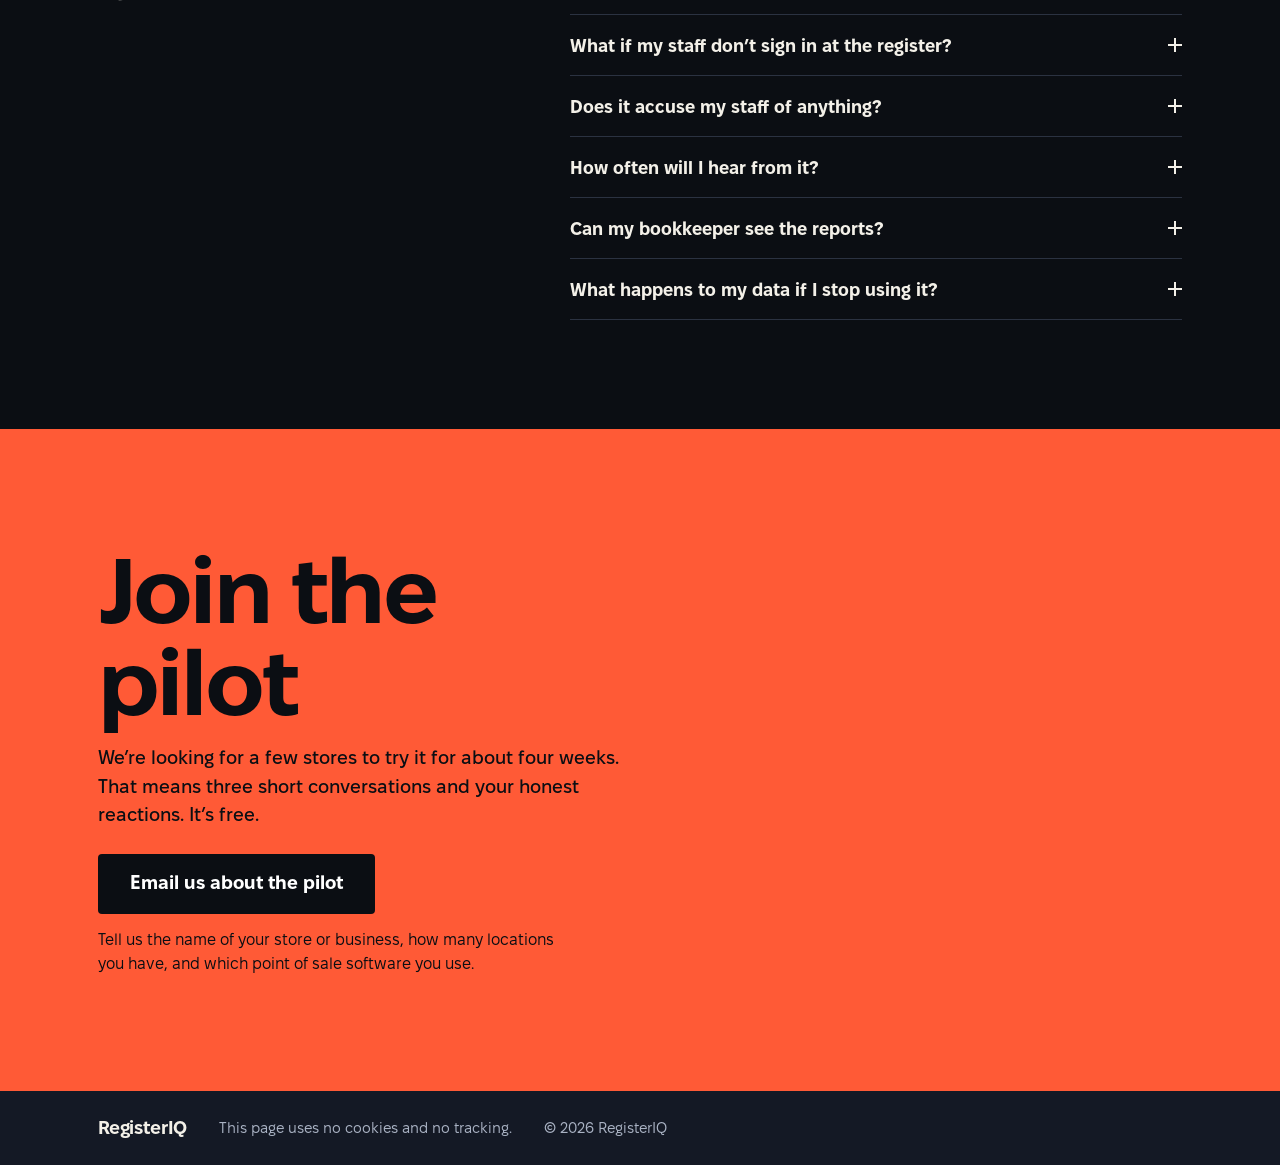
==== commit 7d9fcbd6: "Wording from store owners' feedback, on both pages - store, or store or business, in place of shop -" ====
--- a/fable/index.html
+++ b/fable/index.html
@@ -11,8 +11,8 @@
     <title>RegisterIQ</title>
     <meta name="description" content="RegisterIQ reads your till and stock records and points out what doesn’t add up." />
     <meta name="theme-color" content="#0b0e13" />
-    <script type="module" crossorigin src="./assets/index-D2LwoRk-.js"></script>
-    <link rel="stylesheet" crossorigin href="./assets/index-BskWsCWm.css">
+    <script type="module" crossorigin src="./assets/index-Byes4P8E.js"></script>
+    <link rel="stylesheet" crossorigin href="./assets/index-Dks5I2CN.css">
     <meta name="robots" content="noindex">
     <link rel="icon" href="data:image/svg+xml,%3Csvg xmlns=&#39;http://www.w3.org/2000/svg&#39; viewBox=&#39;0 0 32 32&#39;%3E%3Crect width=&#39;32&#39; height=&#39;32&#39; rx=&#39;6&#39; fill=&#39;%230b0e13&#39;/%3E%3Cpath d=&#39;M6 11c9 0 9 10 17 10&#39; fill=&#39;none&#39; stroke=&#39;%23f3f0e8&#39; stroke-width=&#39;2.4&#39; stroke-linecap=&#39;round&#39;/%3E%3Ccircle cx=&#39;24&#39; cy=&#39;11&#39; r=&#39;3.4&#39; fill=&#39;none&#39; stroke=&#39;%23ff5a36&#39; stroke-width=&#39;2.4&#39;/%3E%3C/svg%3E">
   </head>
--- a/fable/assets/index-Dks5I2CN.css
+++ b/fable/assets/index-Dks5I2CN.css
@@ -0,0 +1 @@
+@font-face{font-family:Fixel Display;src:url(./FixelDisplay-Bold-Dju6qeKL.woff2)format("woff2");font-weight:700;font-display:swap}@font-face{font-family:Fixel Text;src:url(./FixelText-Regular-Bu2h_Y5s.woff2)format("woff2");font-weight:400;font-display:swap}@font-face{font-family:Fixel Text;src:url(./FixelText-Medium-Dir1BLjs.woff2)format("woff2");font-weight:500;font-display:swap}@font-face{font-family:Fixel Text;src:url(./FixelText-Bold-Wg7I7zow.woff2)format("woff2");font-weight:700;font-display:swap}@font-face{font-family:Recursive;src:url(./Recursive-VF-BdMPsgby.woff2)format("woff2");font-weight:300 1000;font-display:swap}:root{--bg:#0b0e13;--panel:#141925;--rule:#2b3241;--ink:#f3f0e8;--dim:#a9b2c3;--thread:243, 240, 232;--thread-dark:11, 14, 19;--loose:#ff5a36;--loose-ink:#0b0e13;--sheet:#f3f0e8;--sheet-ink:#0b0e13;--sheet-dim:#4b5262;--sheet-rule:#cfccc3;--ease:cubic-bezier(.2, 0, 0, 1);--pad:clamp(18px, 4.5vw, 48px);--display:"Fixel Display", "Fixel Text", system-ui, sans-serif}:root[data-c=baize]{--bg:#0a201a;--panel:#0f2b23;--rule:#25453b;--ink:#f4f1e6;--dim:#aac3b8;--thread:244, 241, 230;--thread-dark:10, 32, 26;--loose:#ff6f3d;--loose-ink:#0a201a;--sheet:#f4f1e6;--sheet-ink:#0a201a;--sheet-dim:#3f5a50;--sheet-rule:#cdd3c6}:root[data-c=cobalt]{--bg:#1433a6;--panel:#0f2a8f;--rule:#4563d6;--ink:#fff;--dim:#ccd6ff;--thread:255, 255, 255;--thread-dark:10, 26, 85;--loose:#ffa62b;--loose-ink:#0a1a55;--sheet:#fff;--sheet-ink:#0a1a55;--sheet-dim:#3c4a86;--sheet-rule:#cdd4ee}*,:before,:after{box-sizing:border-box}html{background:var(--bg);--lightningcss-light: ;--lightningcss-dark:initial;color-scheme:dark;scrollbar-color:var(--rule) var(--bg);-webkit-text-size-adjust:100%;-moz-text-size-adjust:100%;text-size-adjust:100%;-webkit-tap-highlight-color:transparent}a,button,summary{touch-action:manipulation}.btn,.btn-line,.bar-link,.faq summary,.themes button{-webkit-user-select:none;user-select:none}p{text-wrap:pretty}body{background:var(--bg);color:var(--ink);-webkit-font-smoothing:antialiased;overflow-wrap:break-word;transition:background-color .3s var(--ease), color .3s var(--ease);margin:0;font:400 17px/1.5 Fixel Text,system-ui,sans-serif}h1,h2,h3,h4,p,ol,ul,dl,dd,figure{margin:0}ul,ol{padding:0;list-style:none}::selection{background:var(--loose);color:var(--loose-ink)}:focus-visible{outline:3px solid var(--loose);outline-offset:3px;border-radius:2px}.pilot :focus-visible,.report :focus-visible{outline-color:var(--sheet-ink)}.num{font-variation-settings:"MONO" 0, "CASL" 0, "slnt" 0, "CRSV" 0;font-variant-numeric:tabular-nums lining-nums;font-family:Recursive,Fixel Text,sans-serif}.wrap{max-width:1180px;padding:0 max(var(--pad), env(safe-area-inset-right,0px)) 0 max(var(--pad), env(safe-area-inset-left,0px));margin:0 auto}.bar{padding-top:env(safe-area-inset-top,0px)}.skip{z-index:20;background:var(--loose);color:var(--loose-ink);padding:12px 16px;font-weight:700;position:absolute;top:-100px;left:12px}.skip:focus{top:8px}h1,h2{font-family:var(--display);letter-spacing:-.022em;text-wrap:balance;font-weight:700}h1{font-size:clamp(30px,6.3vw + 5.5px,56px);line-height:1.05}h2{font-size:clamp(28px,3.2vw + 15px,46px);line-height:1.08}.intro{color:var(--dim);max-width:36rem;margin-top:10px;font-size:18px}.stamp{color:inherit;white-space:nowrap;border:1.5px solid;border-radius:3px;padding:4px 7px 3px;font:700 15px/1 Fixel Text,sans-serif;display:inline-block}.bar-in{justify-content:space-between;align-items:center;min-height:60px;display:flex}.wordmark{font:700 21px/1 var(--display);letter-spacing:-.01em;color:var(--ink);align-items:center;min-height:44px;text-decoration:none;display:inline-flex}.bar-link{color:var(--ink);min-height:44px;text-decoration:underline;-webkit-text-decoration-color:var(--loose);text-decoration-color:var(--loose);text-underline-offset:.34em;align-items:center;font-size:16px;font-weight:700;text-decoration-thickness:2px;display:inline-flex}.btn{background:var(--loose);min-height:52px;color:var(--loose-ink);transition:filter .12s var(--ease), transform .12s var(--ease);border-radius:4px;justify-content:center;align-items:center;padding:0 26px;font-size:17px;font-weight:700;text-decoration:none;display:inline-flex}.btn:active{transform:scale(.97)}.bar-link:active,.link:active{opacity:.7}.btn.big{min-height:60px;padding:0 32px;font-size:19px}.link{color:var(--ink);text-underline-offset:.28em;align-items:center;min-height:44px;font-weight:500;text-decoration:underline;text-decoration-thickness:1.5px;display:inline-flex}@media (hover:hover) and (pointer:fine){.btn:hover{filter:brightness(1.08)}.link:hover{text-decoration-thickness:2.5px}.btn-line:active{transform:scale(.97)}.faq summary:hover{color:var(--loose)}}.hero{padding:clamp(12px,3vh,40px) 0 clamp(40px,7vh,88px)}.hero-in{gap:30px;display:grid}.lede{color:var(--dim);max-width:33rem;margin-top:14px;font-size:18px}.hero-for{max-width:33rem;margin-top:14px;font-size:18px;font-weight:700}.hero-actions{flex-wrap:wrap;align-items:center;gap:8px 24px;margin-top:20px;display:flex}.weave-head{color:var(--dim);justify-content:space-between;gap:16px;padding-bottom:8px;font-size:15px;font-weight:500;display:flex}.weave-box{height:300px;position:relative}.weave-box canvas,.sfig canvas{pointer-events:none;width:100%;height:100%;position:absolute;inset:0}.chip{z-index:2;background:var(--loose);color:var(--loose-ink);white-space:nowrap;opacity:0;will-change:transform;border-radius:3px;padding:6px 10px 5px;font:700 15px/1.25 Fixel Text,sans-serif;position:absolute;top:0;left:0}[data-ready]>.chip{opacity:1;transition:opacity .36s var(--ease) .5s}.weave-foot{color:var(--dim);flex-wrap:wrap;align-items:center;gap:8px 12px;margin-top:14px;font-size:16px;display:flex}.weave-foot b{color:var(--ink);font-weight:700}.band{padding:clamp(56px,8.5vw,116px) 0}.split{gap:28px 64px;display:grid}.plain{gap:8px;margin-top:18px;display:grid}.plain li{padding-left:20px;position:relative}.plain li:before{content:"";width:8px;height:8px;box-shadow:inset 0 0 0 2px var(--loose);border-radius:50%;position:absolute;top:.6em;left:0}.story{margin-top:clamp(20px,4vw,44px)}.stage{z-index:3;margin:0 calc(-1 * var(--pad));padding:max(10px, env(safe-area-inset-top,0px)) var(--pad) 12px;background:var(--bg);border-bottom:1px solid var(--rule);position:sticky;top:0}.steps{counter-reset:step;margin:0}.steps>li{counter-increment:step;opacity:.42;min-height:56svh;transition:opacity .35s var(--ease);padding-top:26px}.steps>li:last-child{min-height:46svh}.steps>li[data-active]{opacity:1}.steps>li:before{content:counter(step) " of 3";color:var(--dim);margin-bottom:6px;font-size:15px;font-weight:500;display:block}.steps h3{font:700 clamp(23px, 2.1vw + 8px, 32px) / 1.14 var(--display);letter-spacing:-.015em}.steps>li>p{color:var(--dim);max-width:28rem;margin-top:8px;font-size:18px}.story[data-still] .steps>li{min-height:0;padding:0 0 44px}.story[data-still] .sfig{max-width:620px;margin-top:16px}.sfig{background:var(--panel);border-radius:8px;padding:14px clamp(12px,2vw,22px) 58px;position:relative}.sfig-top{color:var(--dim);margin-bottom:8px}.sfig-cols{animation:scene .42s var(--ease) both;grid-template-columns:minmax(0,1fr) minmax(0,1fr);column-gap:clamp(70px,24%,210px);display:grid}@keyframes scene{0%{opacity:0;transform:translateY(8px)}}.sfig[data-leaving] .sfig-cols{opacity:0;transition:opacity .2s var(--ease), transform .2s var(--ease);transform:translateY(-6px)}.col h4{color:var(--dim);border-bottom:1px solid var(--rule);padding-bottom:8px;font:500 15px/1.3 Fixel Text,sans-serif}.col li{border-bottom:1px solid var(--rule);justify-content:space-between;align-items:center;gap:8px;height:clamp(52px,7.4vh,66px);font-size:16px;line-height:1.2;display:flex}.col li b{font-size:17px;font-weight:700}.sfig[data-ready] .col li b{transition:color .3s var(--ease) .5s}.col li[data-none]{color:var(--dim);border-bottom-style:dashed}.sfig[data-ready] .col li[data-loose] b,.sfig[data-ready] .col li[data-unmatched] b{color:var(--loose)}.aisles{gap:48px 56px;margin-top:clamp(28px,4vw,48px);display:grid}.aisle-head{border-bottom:2px solid var(--ink);gap:6px;padding-bottom:12px;display:grid}.aisle-head h3{font:700 23px/1.2 var(--display);letter-spacing:-.01em}.aisle-head p{color:var(--dim);align-items:center;gap:10px;font-size:15px;display:flex}.check{border-bottom:1px solid var(--rule);gap:8px 20px;padding:16px 0;display:grid}.check h4{font:700 18px/1.3 Fixel Text,sans-serif}.check-words p{color:var(--dim);max-width:30rem;margin-top:2px;font-size:16px}.pair{grid-template-columns:max-content max-content 30px;grid-auto-rows:26px;justify-content:start;align-items:center;column-gap:10px;font-size:15px;font-weight:500;display:grid}.pair .num{justify-self:end}.pair b.found{isolation:isolate;padding:1px 6px;font-weight:800;transition:color .16s linear .22s;position:relative}.pair b.found:before{content:"";z-index:-1;background:var(--loose);transform-origin:0;transition:transform .46s var(--ease);border-radius:2px;position:absolute;inset:0;transform:scaleX(0)}.check[data-in] .pair b.found{color:var(--loose-ink)}.check[data-in] .pair b.found:before{transform:scaleX(1)}.pair .usual{color:var(--dim);font-weight:400}.pair .num.usual{color:var(--ink);padding:0 6px;font-weight:600}.tie{grid-area:1/3/span 2;width:30px;height:52px;overflow:visible}.tie path{fill:none;stroke:var(--loose);stroke-width:2px;stroke-linecap:round;stroke-dasharray:64;stroke-dashoffset:64px;transition:stroke-dashoffset .62s var(--ease) .26s}.tie circle{fill:var(--bg);stroke:var(--loose);stroke-width:2px;transform-box:fill-box;transform-origin:50%;opacity:0;transition:transform .24s var(--ease) .8s, opacity .16s linear .8s;transform:scale(.5)}.check[data-in] .tie path{stroke-dashoffset:0}.check[data-in] .tie circle{opacity:1;transform:none}.report{background:var(--sheet);color:var(--sheet-ink);border-radius:8px;padding:clamp(18px,2.6vw,34px)}.report-head{justify-content:space-between;align-items:center;gap:12px;display:flex}.report-head h3{font:700 23px/1.2 var(--display);letter-spacing:-.01em}.report-summary{color:var(--sheet-dim);margin-top:6px}.sums{border-top:2px solid var(--sheet-ink);border-bottom:1px solid var(--sheet-rule);grid-template-columns:repeat(3,minmax(0,1fr));gap:0 10px;margin:16px 0 0;display:grid}.sums>div{padding:12px 0}.sums dt{color:var(--sheet-dim);font-size:15px;line-height:1.3}.sums dd{margin-top:4px;font-size:clamp(23px,3vw,34px);font-weight:800;line-height:1.1}.report-item{border-bottom:1px solid var(--sheet-rule);transition:grid-template-rows .4s var(--ease), opacity .3s var(--ease);grid-template-rows:1fr;display:grid}.report-item[data-folding]{opacity:0;grid-template-rows:0fr}.report-fold{min-height:0;overflow:hidden}.report-in{gap:3px 16px;padding:14px 0 16px;display:grid}.report-level{justify-self:start;font-size:15px;font-weight:700}.report-item[data-first] .report-level{background:var(--loose);color:var(--loose-ink);border-radius:2px;padding:2px 7px}.report-text{font-size:18px;font-weight:700;line-height:1.35}.report-next{color:var(--sheet-dim);font-size:16px}.btn-line{border:2px solid var(--sheet-ink);min-height:44px;color:var(--sheet-ink);cursor:pointer;transition:background-color .12s var(--ease), color .12s var(--ease), transform .12s var(--ease);background:0 0;border-radius:4px;justify-self:start;margin-top:8px;padding:0 16px;font:700 16px Fixel Text,sans-serif}.btn-line:hover{background:var(--sheet-ink);color:var(--sheet)}.report-note{color:var(--sheet-dim);margin-top:14px;font-size:15px}.stops li{border-left:2px solid var(--rule);padding:0 0 30px 30px;position:relative}.stops li:last-child{border-left-color:#0000;padding-bottom:0}.stops li:before{content:"";background:var(--bg);width:14px;height:14px;box-shadow:inset 0 0 0 2px var(--ink);border-radius:50%;position:absolute;top:5px;left:-8px}.stops li[data-now]:before{background:var(--loose);box-shadow:none}.stops h3{font:700 21px/1.2 var(--display)}.stops p{color:var(--dim);max-width:32rem;margin-top:4px}.promises{border-top:2px solid var(--ink);margin:0}.promises>div{border-bottom:1px solid var(--rule);justify-content:space-between;align-items:baseline;gap:16px;padding:14px 0;display:flex}.promises dt{color:var(--dim)}.promises dd{text-align:right;font-weight:700}.faq{border-top:2px solid var(--ink)}.faq details{border-bottom:1px solid var(--rule)}.faq summary{cursor:pointer;justify-content:space-between;align-items:center;gap:16px;min-height:60px;padding:8px 0;font-size:18px;font-weight:700;list-style:none;display:flex}.faq summary::-webkit-details-marker{display:none}.faq summary:after{content:"";background:linear-gradient(var(--ink), var(--ink)) 50% 50% / 14px 2px no-repeat, linear-gradient(var(--ink), var(--ink)) 50% 50% / 2px 14px no-repeat;flex:none;width:14px;height:14px}.faq details[open] summary:after{background:linear-gradient(var(--loose), var(--loose)) 50% 50% / 14px 2px no-repeat}.faq details p{color:var(--dim);max-width:38rem;padding:0 0 20px}.faq summary{transition:color .12s var(--ease)}.faq summary:active{opacity:.7}@supports (interpolate-size:allow-keywords){.faq details{interpolate-size:allow-keywords}.faq details::details-content{block-size:0;transition:block-size .26s var(--ease), content-visibility .26s allow-discrete;overflow:clip}.faq details[open]::details-content{block-size:auto}}.pilot{background:var(--loose);color:var(--loose-ink);padding:clamp(56px,9vw,120px) 0}.pilot h2{letter-spacing:-.03em;font-size:clamp(42px,7vw + 8px,92px);line-height:1}.pilot-text{max-width:36rem;margin-top:16px;font-size:19px;font-weight:500}.pilot .btn{background:var(--loose-ink);color:#fff;margin-top:24px}.pilot-note{max-width:30rem;margin-top:14px;font-size:16px}.pilot-in{gap:32px;display:grid}.pilot-threads .weave-box{height:170px}.pilot-threads canvas{--thread:var(--thread-dark);--weave-ground:var(--loose)}.foot{background:var(--panel);color:var(--dim);padding:26px 0 calc(26px + env(safe-area-inset-bottom,0px));font-size:15px}:root[data-review] .foot{padding-bottom:calc(84px + env(safe-area-inset-bottom,0px))}.foot-in{flex-wrap:wrap;align-items:center;gap:4px 32px;display:flex}.foot .wordmark{min-height:0;font-size:18px}.themes{right:calc(6px + env(safe-area-inset-right,0px));bottom:calc(6px + env(safe-area-inset-bottom,0px));z-index:30;display:flex;position:fixed}.themes button:active i{transform:scale(.9)}.themes button{cursor:pointer;background:0 0;border:0;border-radius:50%;place-items:center;width:44px;height:44px;display:grid}.themes i{border-radius:50%;width:18px;height:18px;display:block;box-shadow:0 0 0 1.5px #ffffff8c}.themes button[aria-pressed=true] i{box-shadow:0 0 0 2px #fff,0 0 0 4px #0009}.themes [data-t=ink] i{background:linear-gradient(135deg,#0b0e13 50%,#ff5a36 50%)}.themes [data-t=baize] i{background:linear-gradient(135deg,#0a201a 50%,#ff6f3d 50%)}.themes [data-t=cobalt] i{background:linear-gradient(135deg,#1433a6 50%,#ffa62b 50%)}@media (width>=900px){.hero-in{grid-template-columns:minmax(0,1.12fr) minmax(0,.88fr);align-items:center;gap:56px}h1{font-size:clamp(40px,4.1vw,54px)}.sfig{padding-bottom:26px}.weave-box{height:clamp(380px,58vh,520px)}.story{grid-template-columns:minmax(0,.8fr) minmax(0,1.2fr);align-items:start;gap:64px;display:grid}.stage{background:0 0;border:0;order:2;margin:0;padding:0;top:max(24px,50vh - 220px)}.steps>li,.steps>li:last-child{flex-direction:column;justify-content:center;min-height:62vh;padding-top:0;display:flex}.story[data-still],.story[data-still] .steps>li{display:block}.split{grid-template-columns:minmax(0,.8fr) minmax(0,1.2fr);align-items:start}.pilot-in{grid-template-columns:minmax(0,1.1fr) minmax(0,.9fr);align-items:center;gap:72px}.pilot-threads .weave-box{height:clamp(240px,36vh,340px)}.check{grid-template-columns:minmax(0,1fr) auto;align-items:start}.pair{justify-content:end;min-width:13rem}.report-in{grid-template-columns:minmax(0,1fr) auto;align-items:center}.report-level,.report-text,.report-next{grid-column:1}.btn-line{grid-area:1/2/span 3;margin-top:0}}@media (width>=1040px){.aisles{grid-template-columns:repeat(2,minmax(0,1fr))}.check{grid-template-columns:minmax(0,1fr)}.pair{justify-content:start;min-width:0}}@media (prefers-reduced-motion:reduce){*,:before,:after{transition:none!important;animation:none!important}}
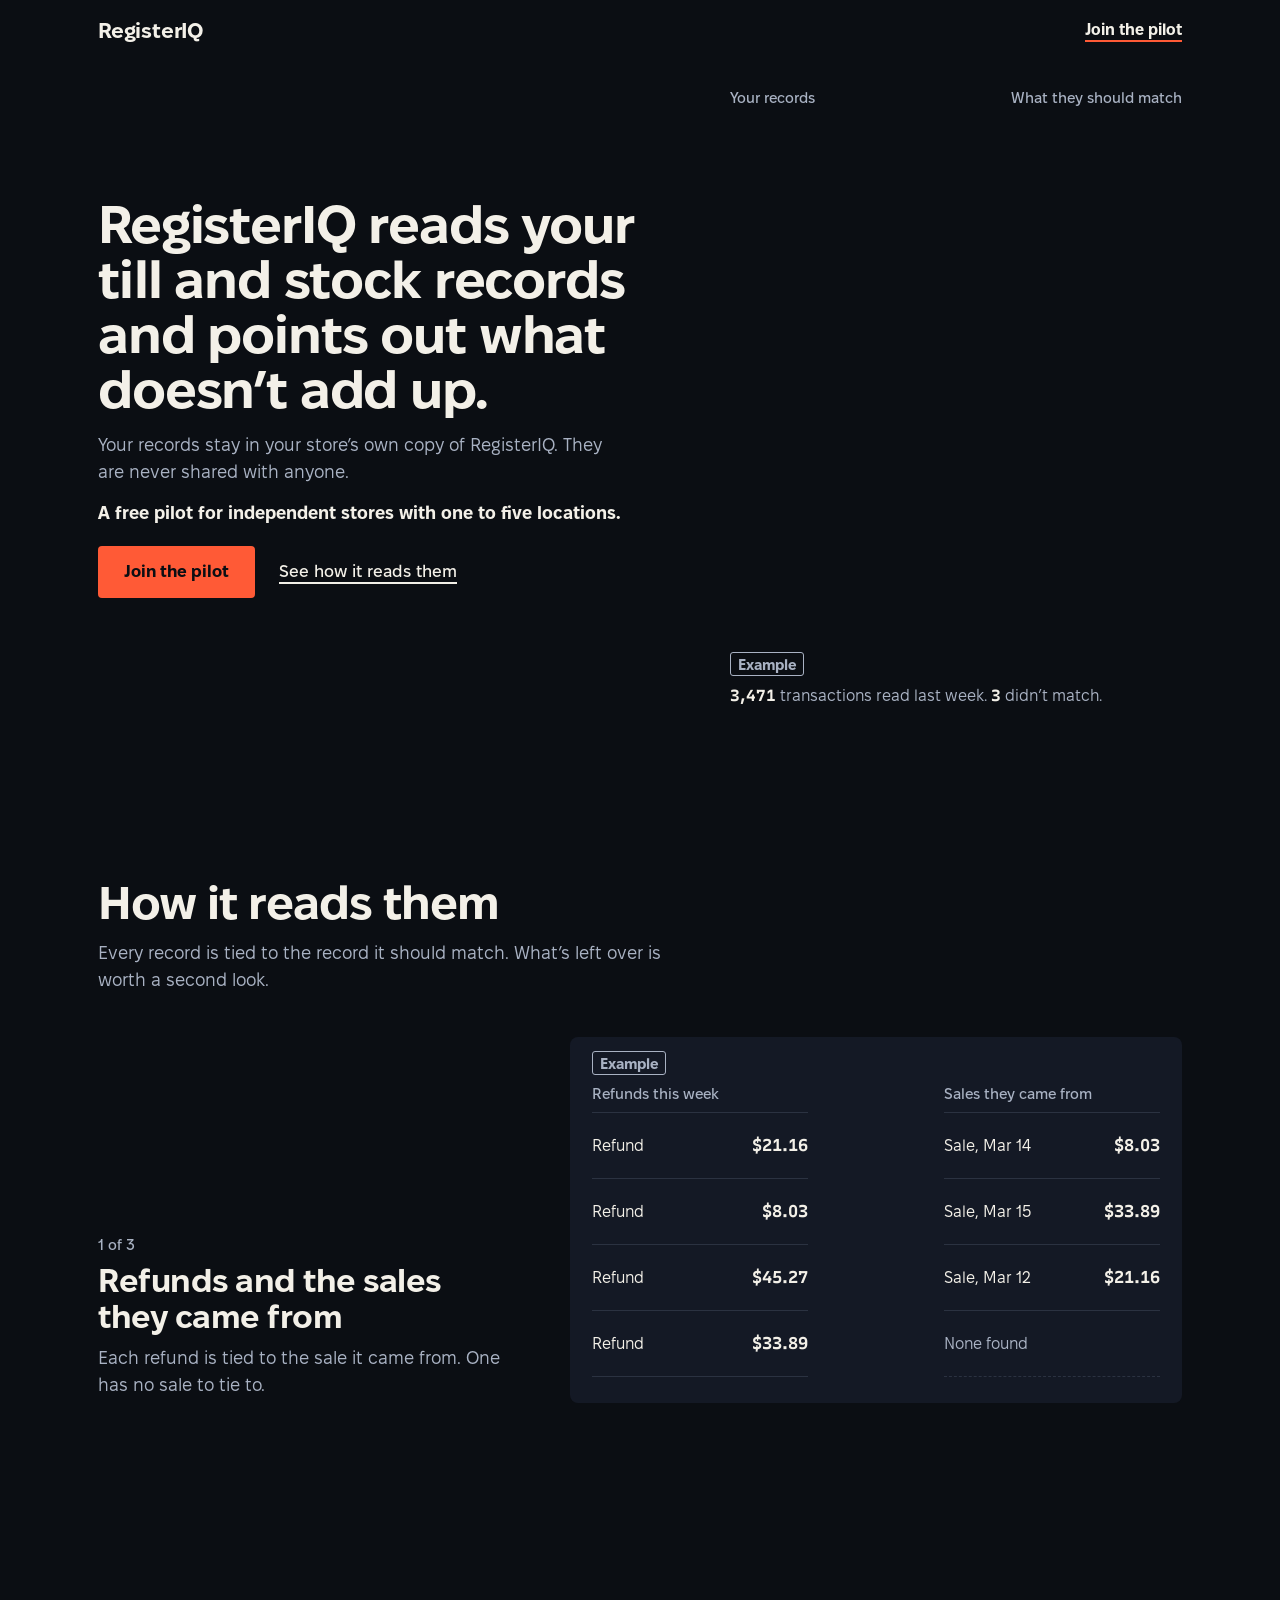
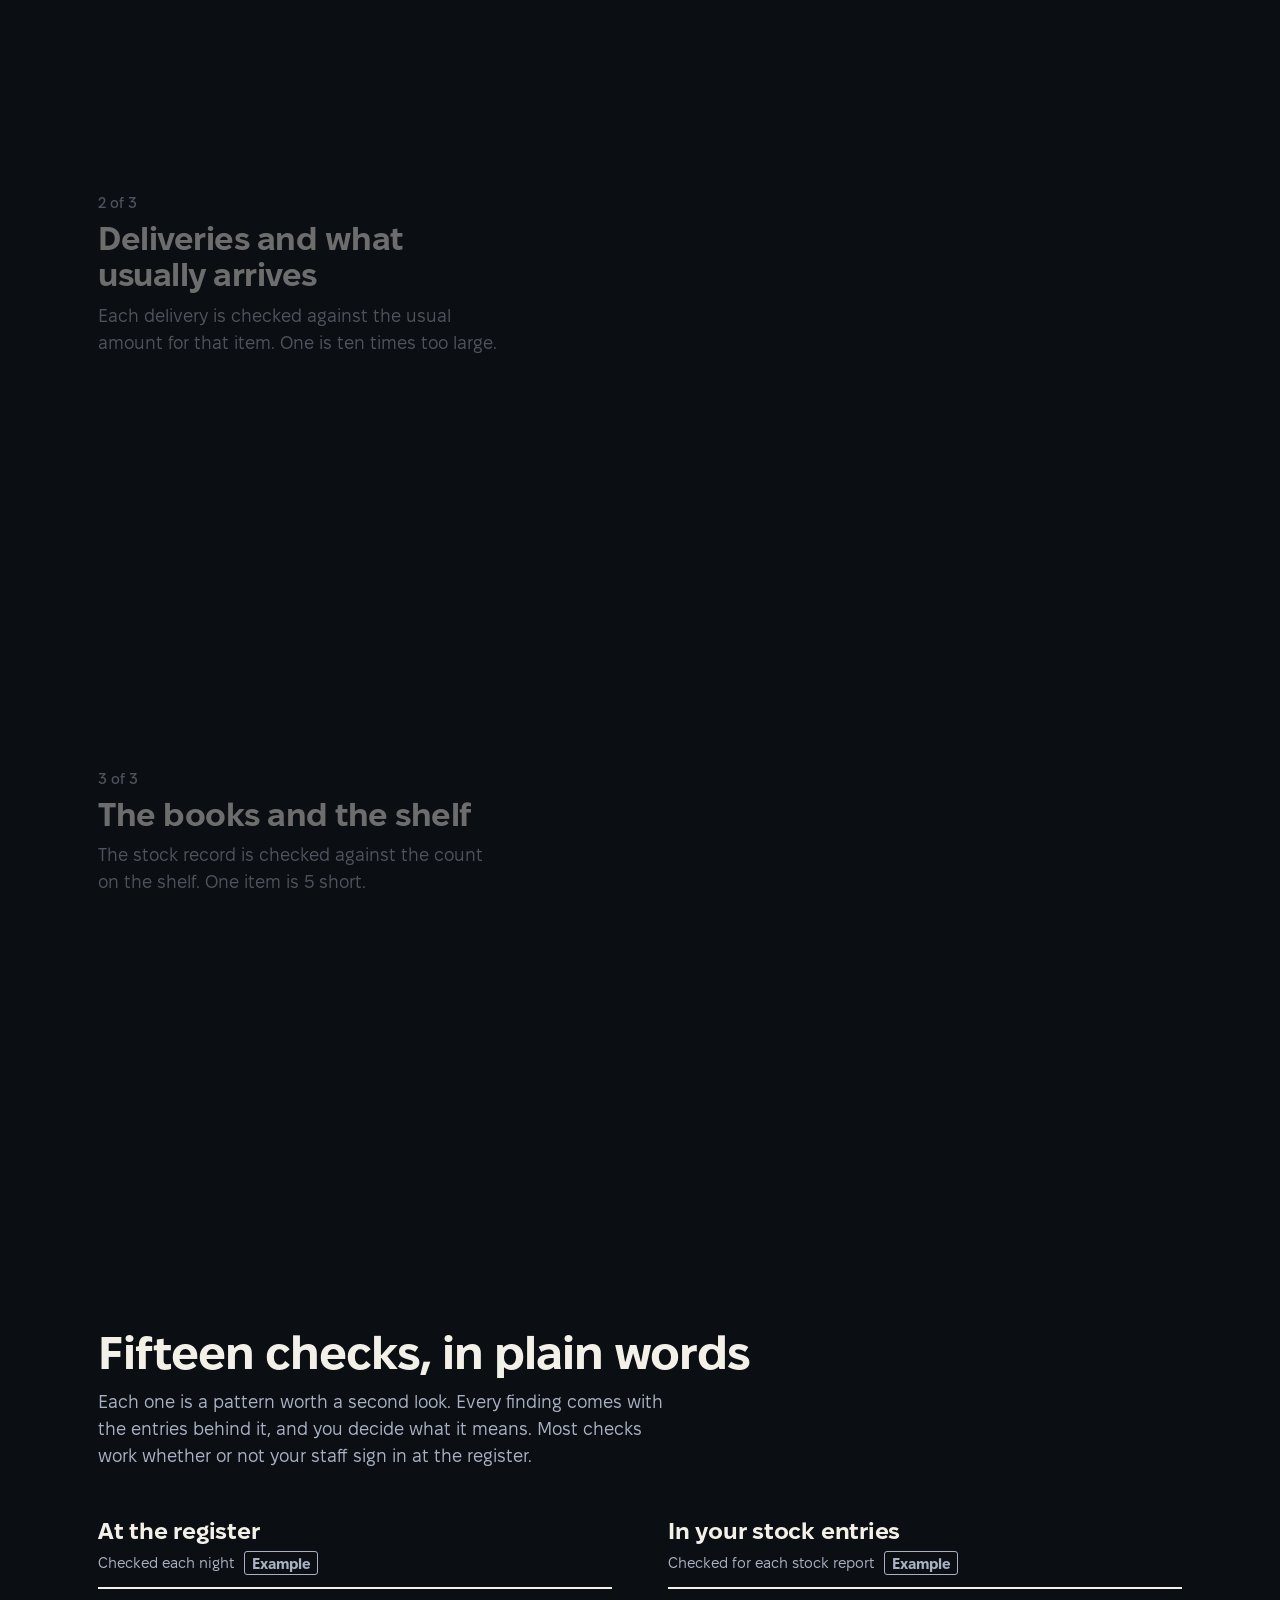
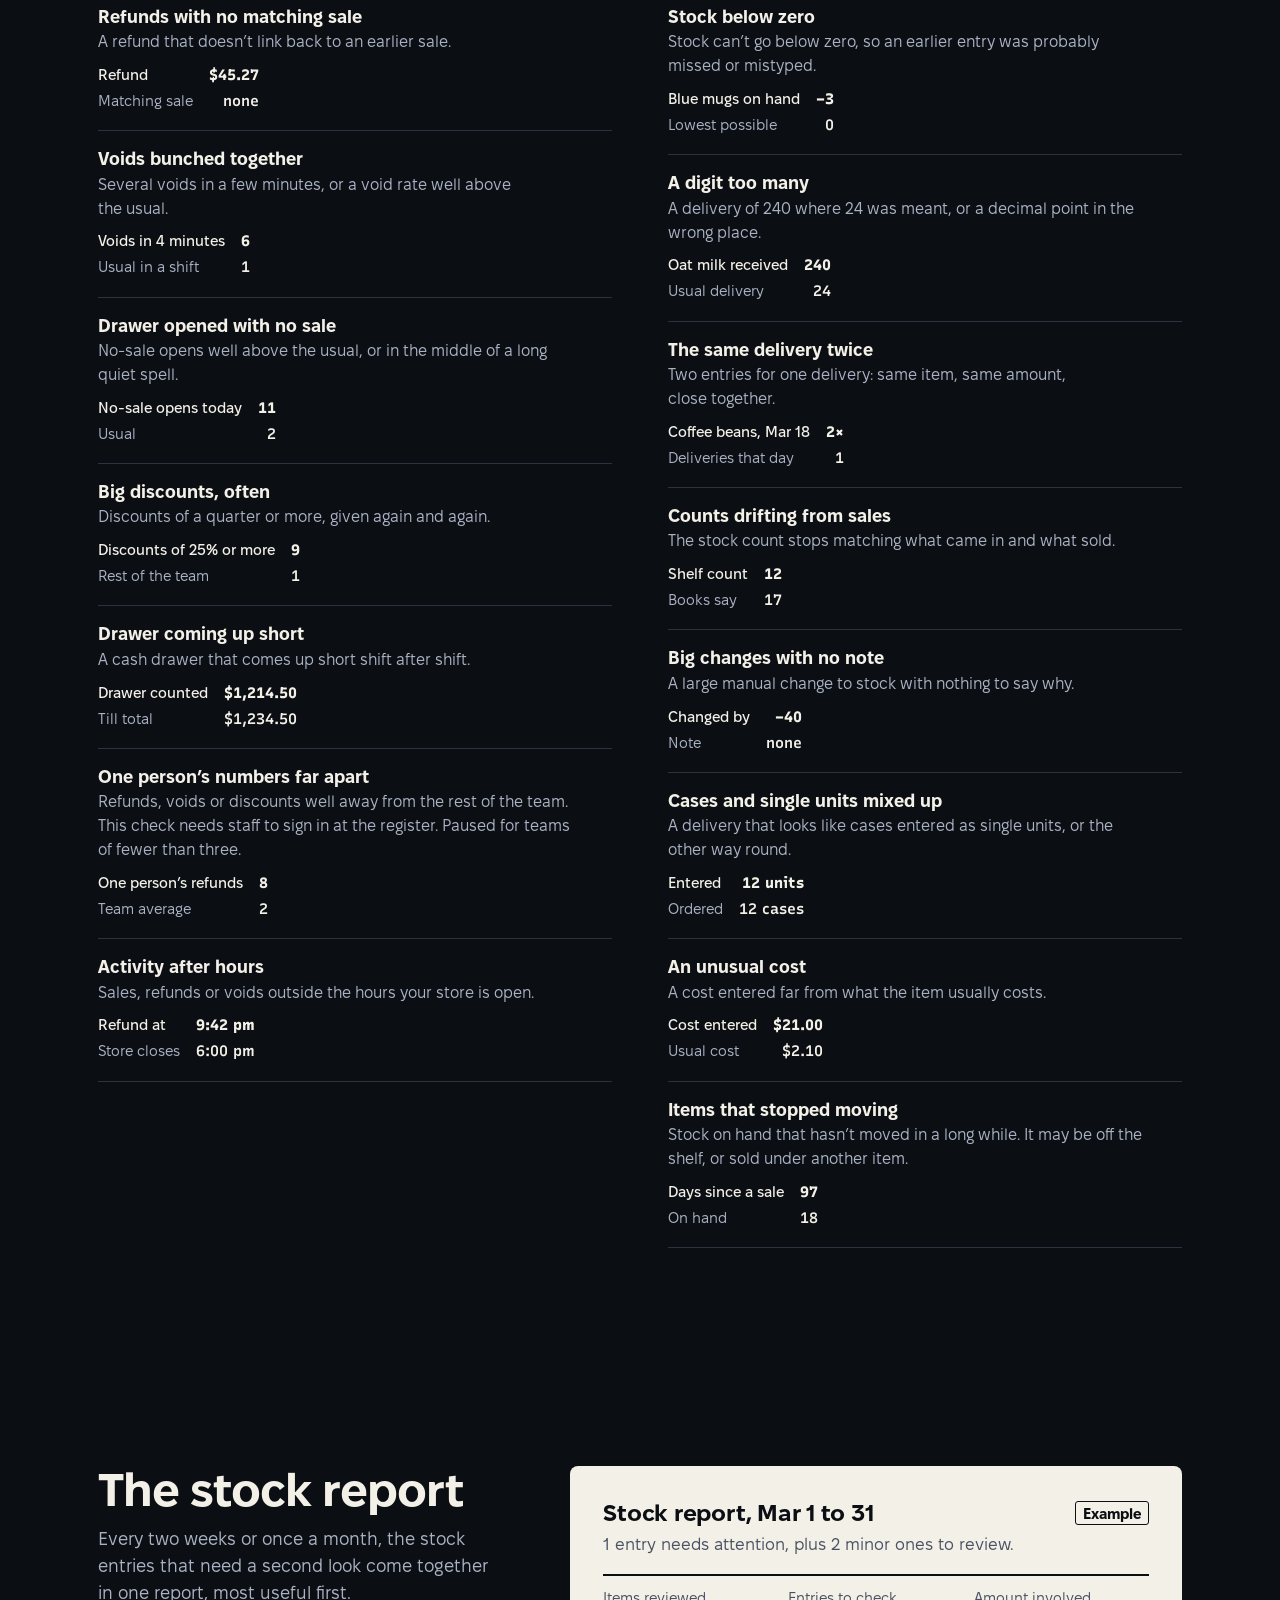
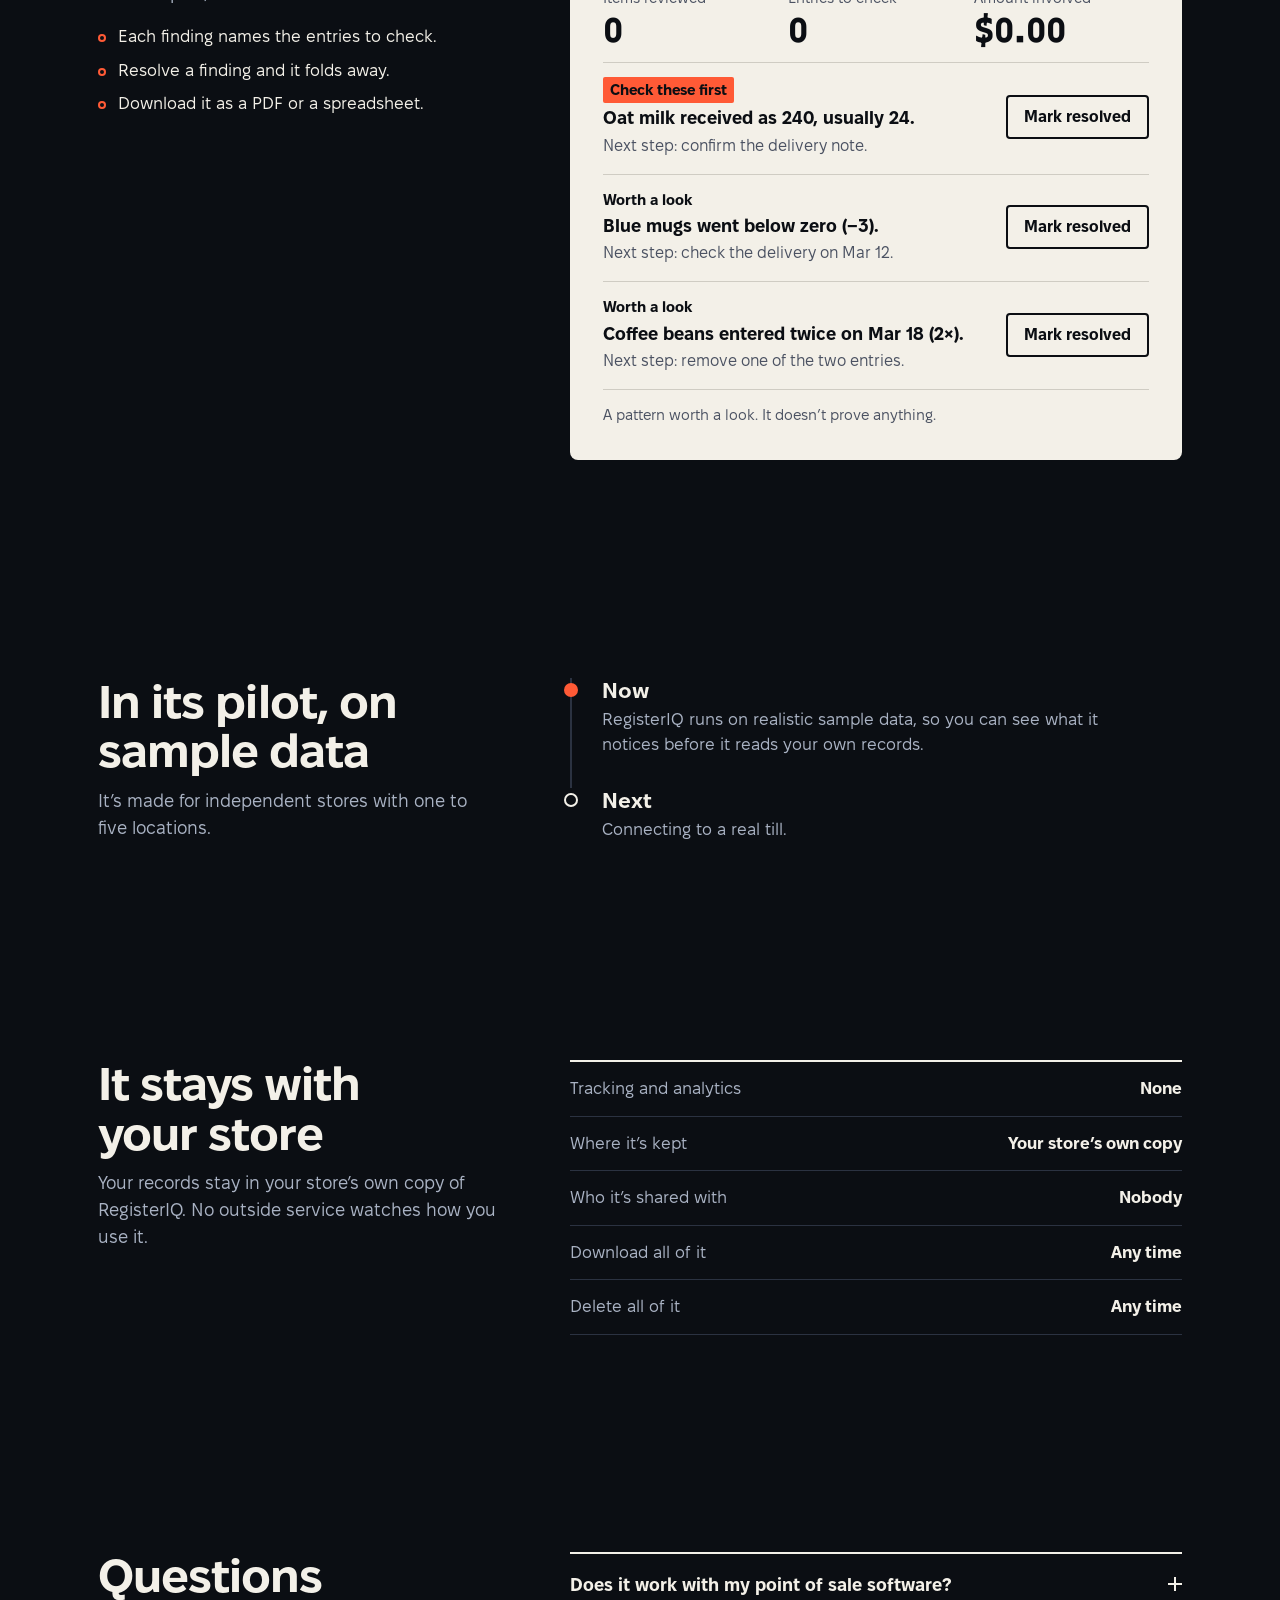
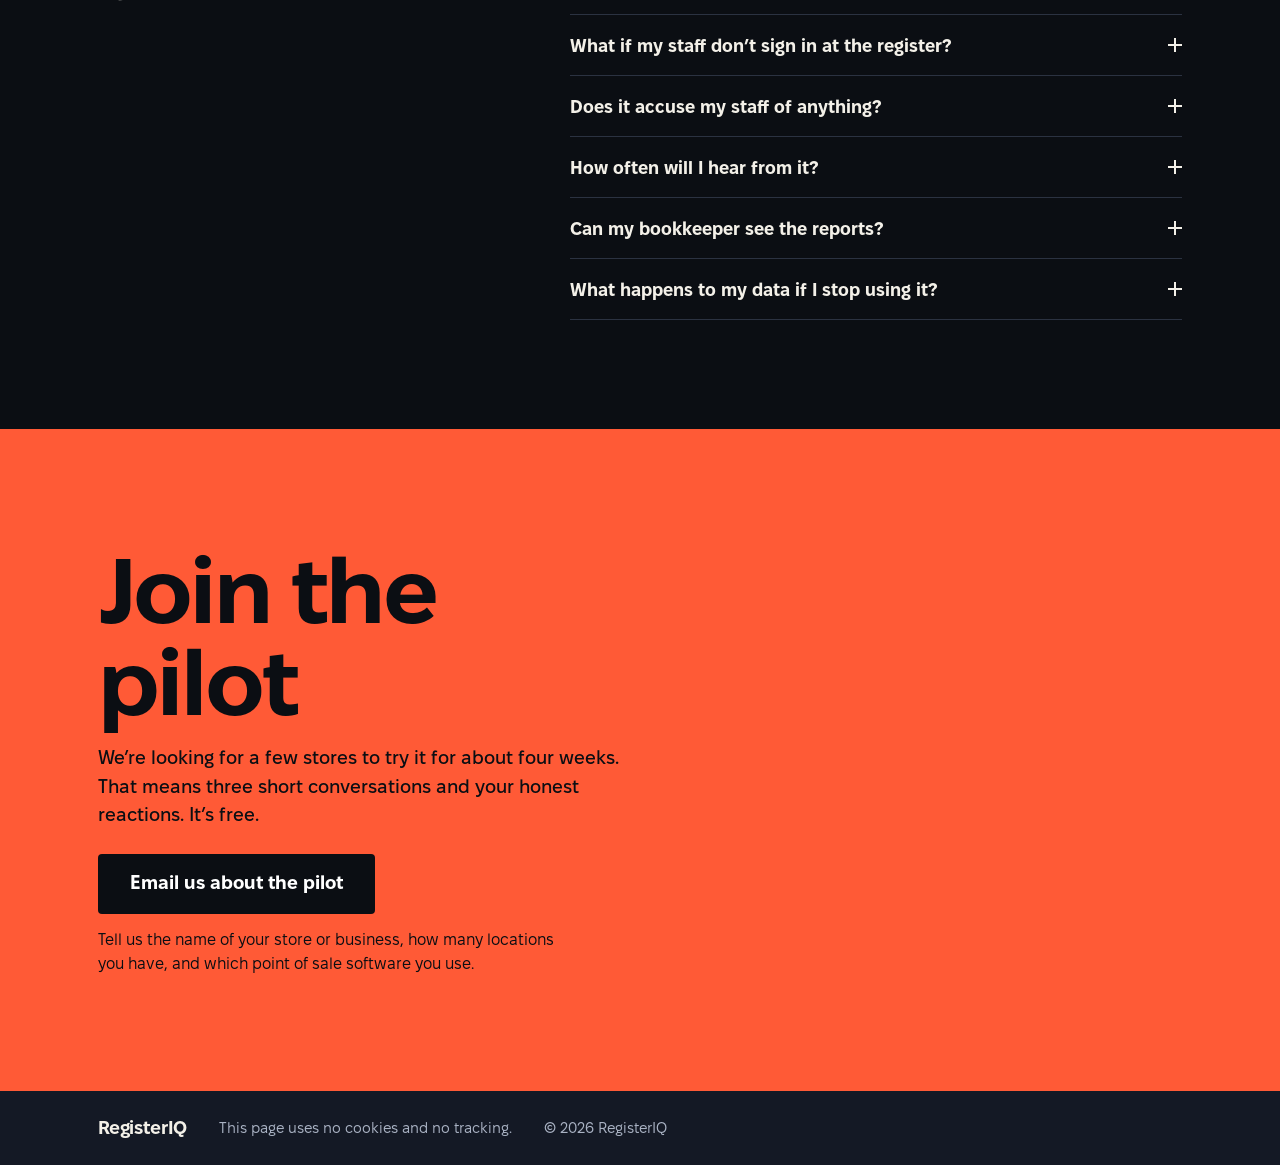
==== commit dc58279c: "Take other companies' names off the pages - both landing pages: the line about what comes next no lo" ====
--- a/fable/index.html
+++ b/fable/index.html
@@ -11,7 +11,7 @@
     <title>RegisterIQ</title>
     <meta name="description" content="RegisterIQ reads your till and stock records and points out what doesn’t add up." />
     <meta name="theme-color" content="#0b0e13" />
-    <script type="module" crossorigin src="./assets/index-Byes4P8E.js"></script>
+    <script type="module" crossorigin src="./assets/index-D7rwOKYs.js"></script>
     <link rel="stylesheet" crossorigin href="./assets/index-Dks5I2CN.css">
     <meta name="robots" content="noindex">
     <link rel="icon" href="data:image/svg+xml,%3Csvg xmlns=&#39;http://www.w3.org/2000/svg&#39; viewBox=&#39;0 0 32 32&#39;%3E%3Crect width=&#39;32&#39; height=&#39;32&#39; rx=&#39;6&#39; fill=&#39;%230b0e13&#39;/%3E%3Cpath d=&#39;M6 11c9 0 9 10 17 10&#39; fill=&#39;none&#39; stroke=&#39;%23f3f0e8&#39; stroke-width=&#39;2.4&#39; stroke-linecap=&#39;round&#39;/%3E%3Ccircle cx=&#39;24&#39; cy=&#39;11&#39; r=&#39;3.4&#39; fill=&#39;none&#39; stroke=&#39;%23ff5a36&#39; stroke-width=&#39;2.4&#39;/%3E%3C/svg%3E">
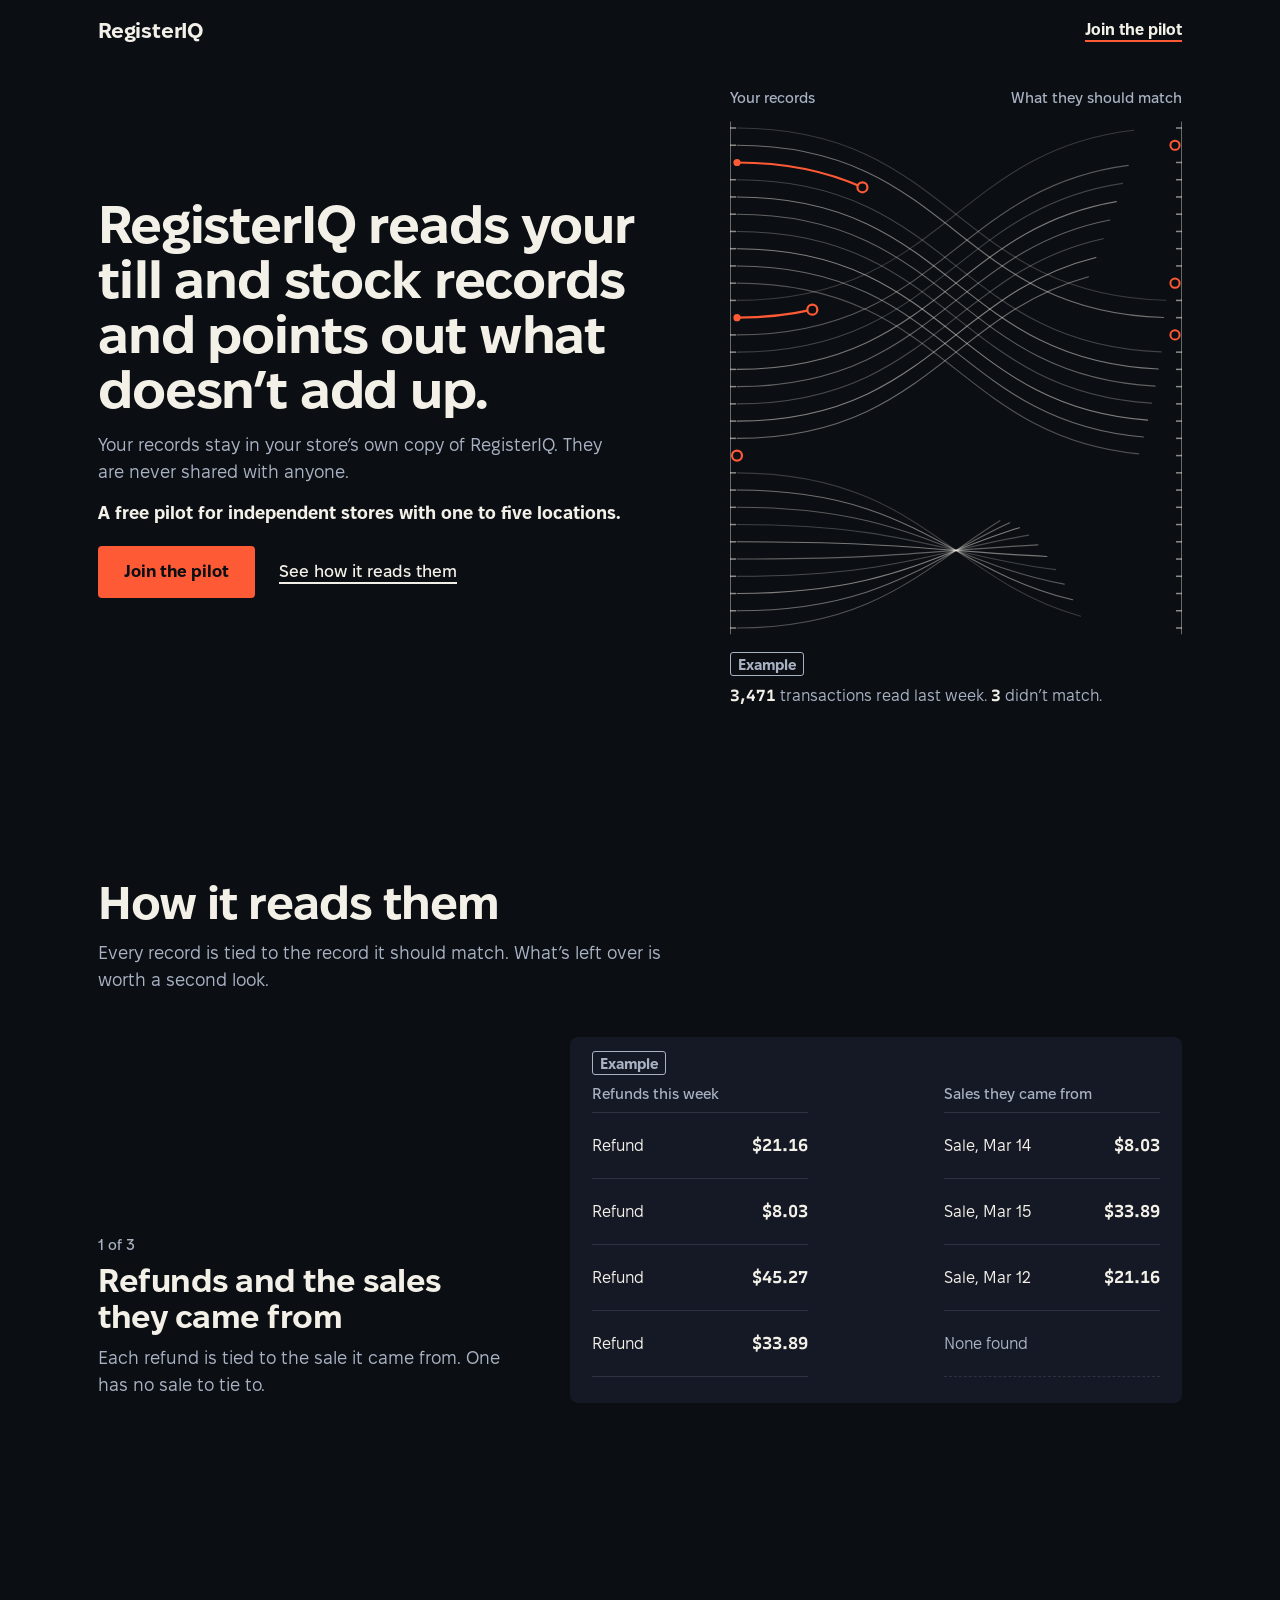
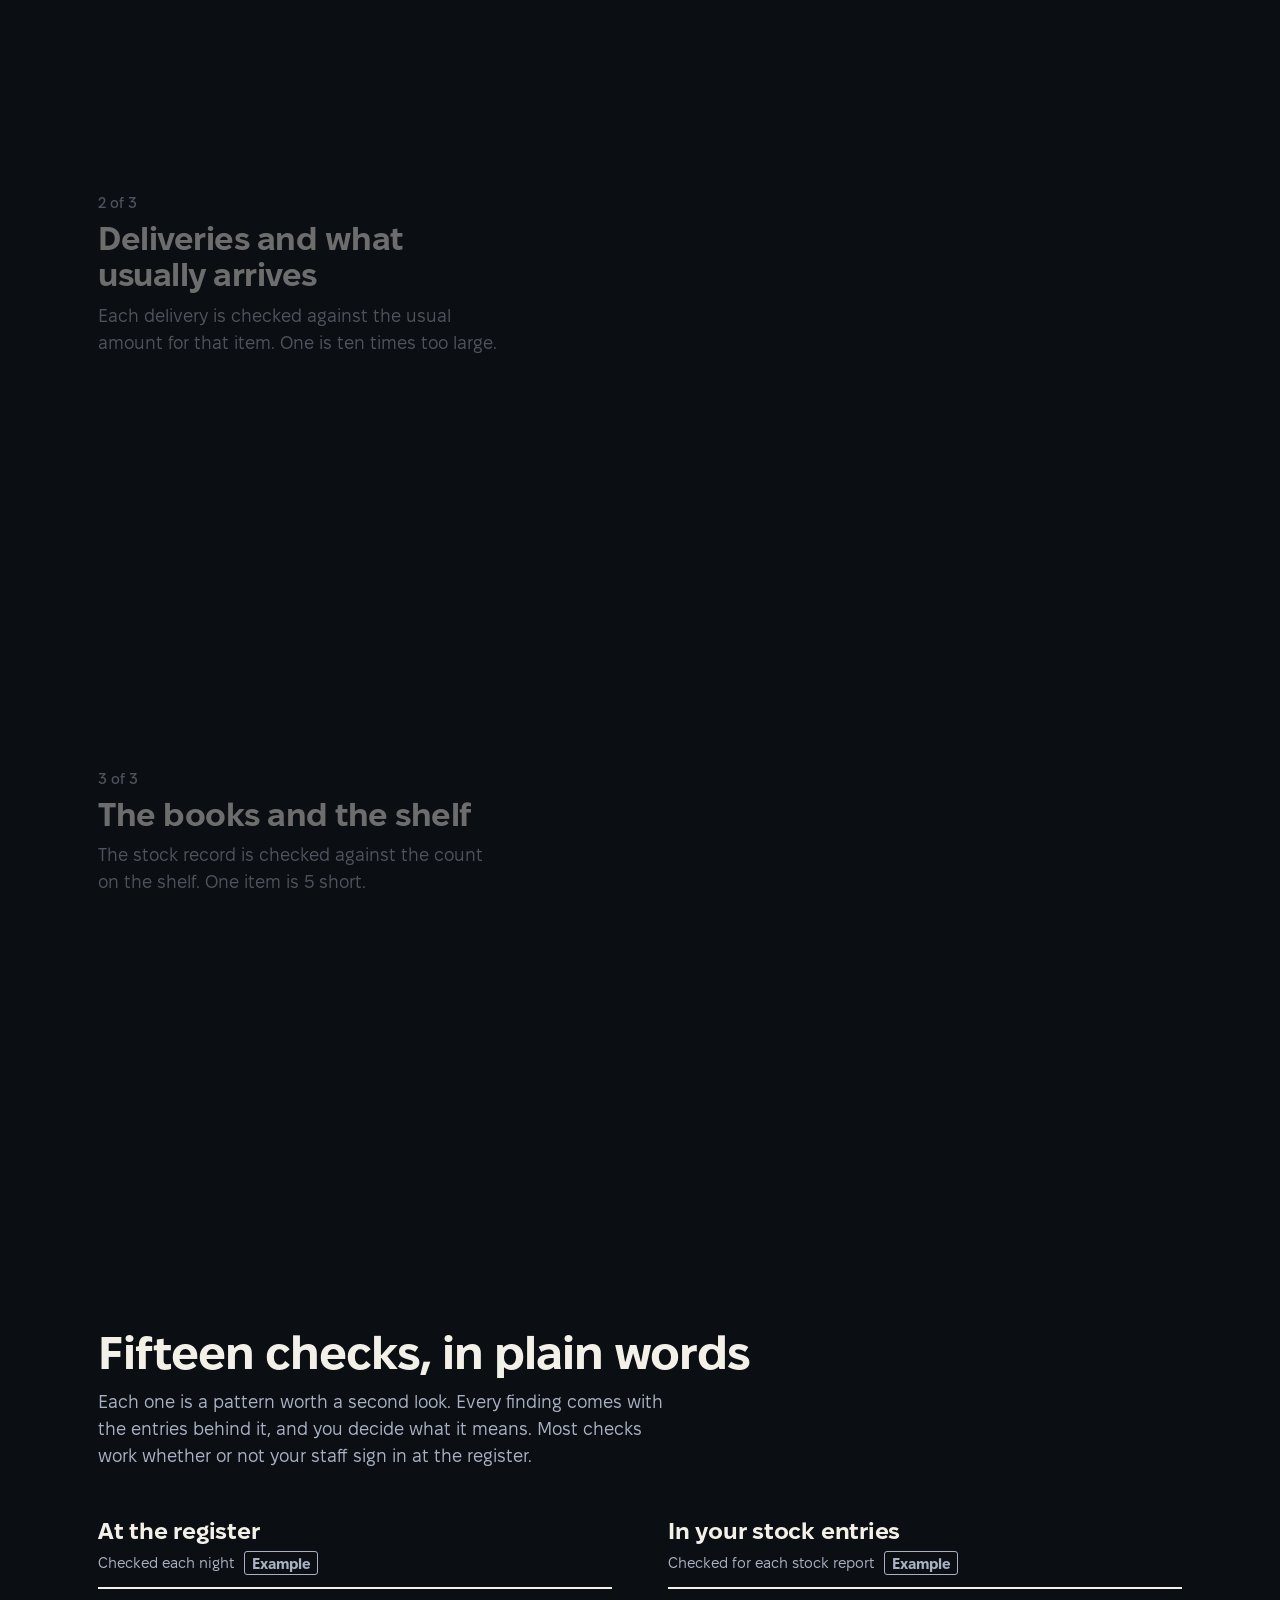
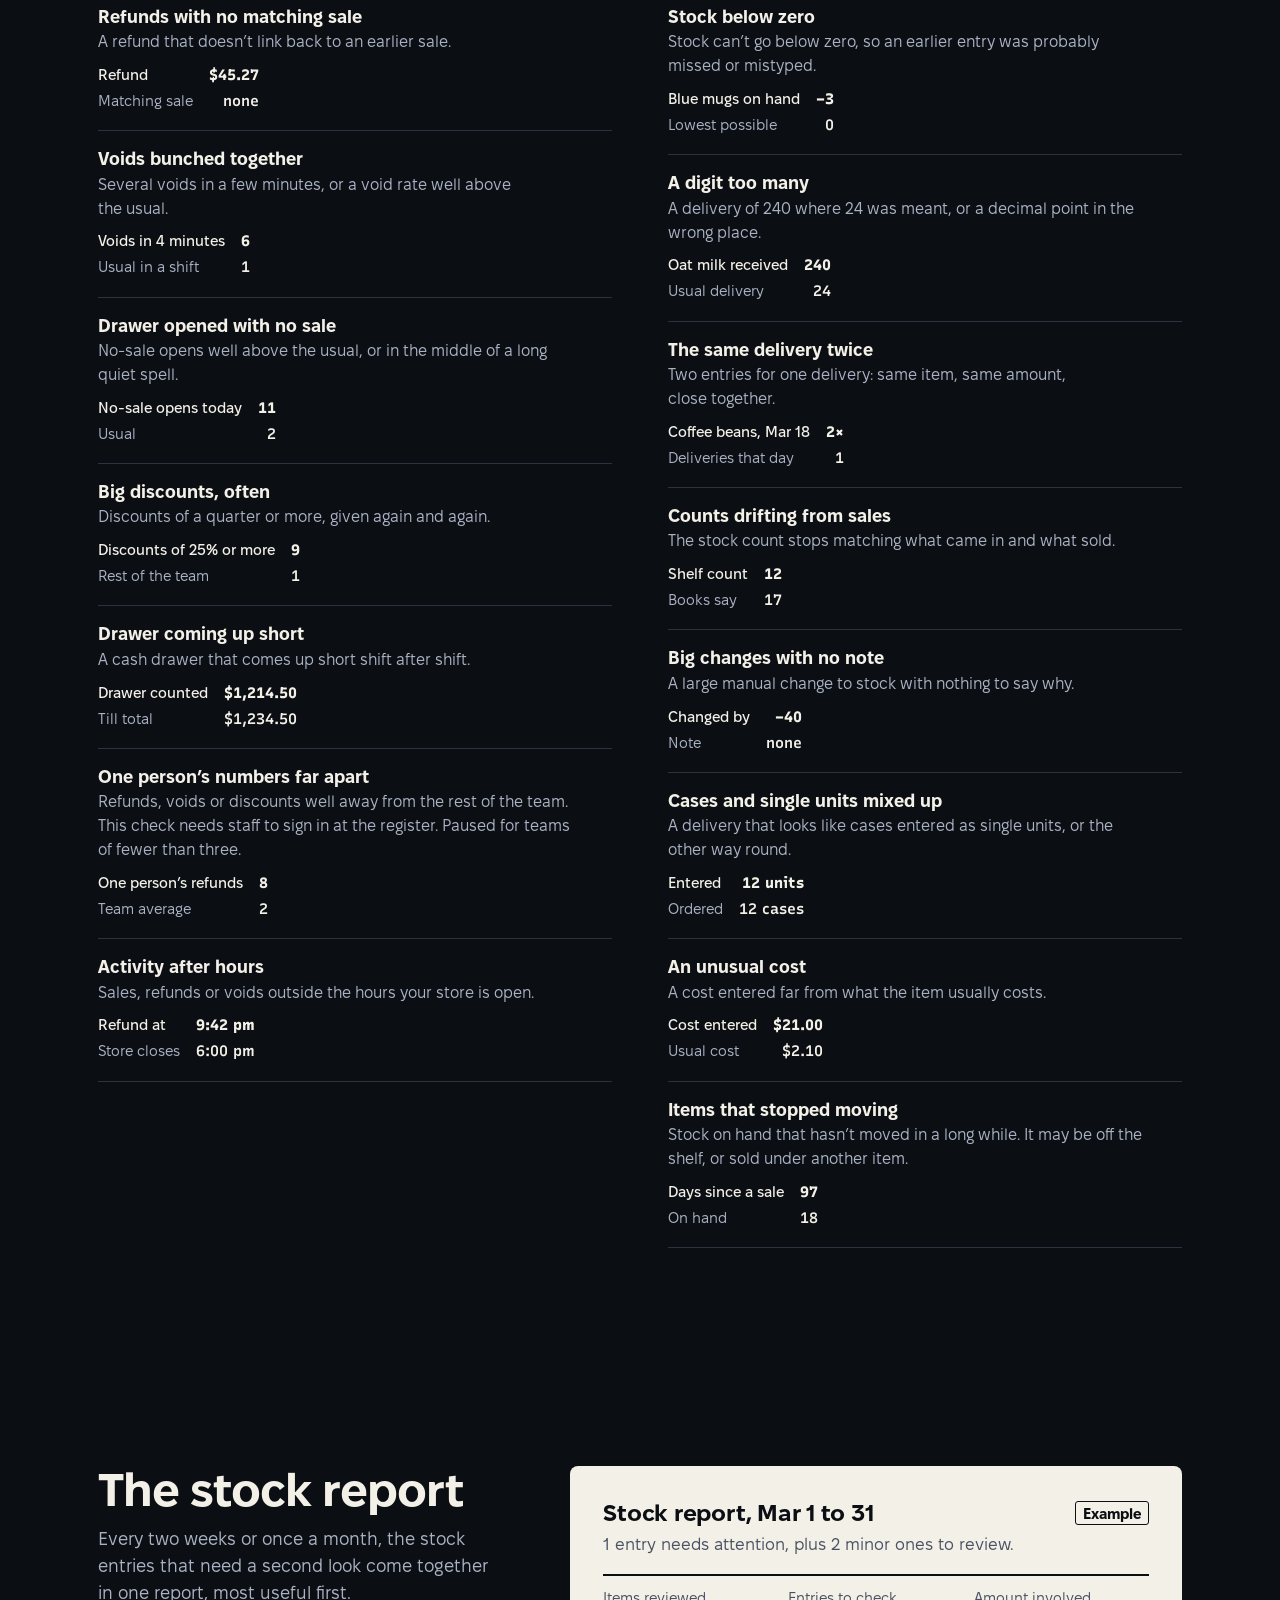
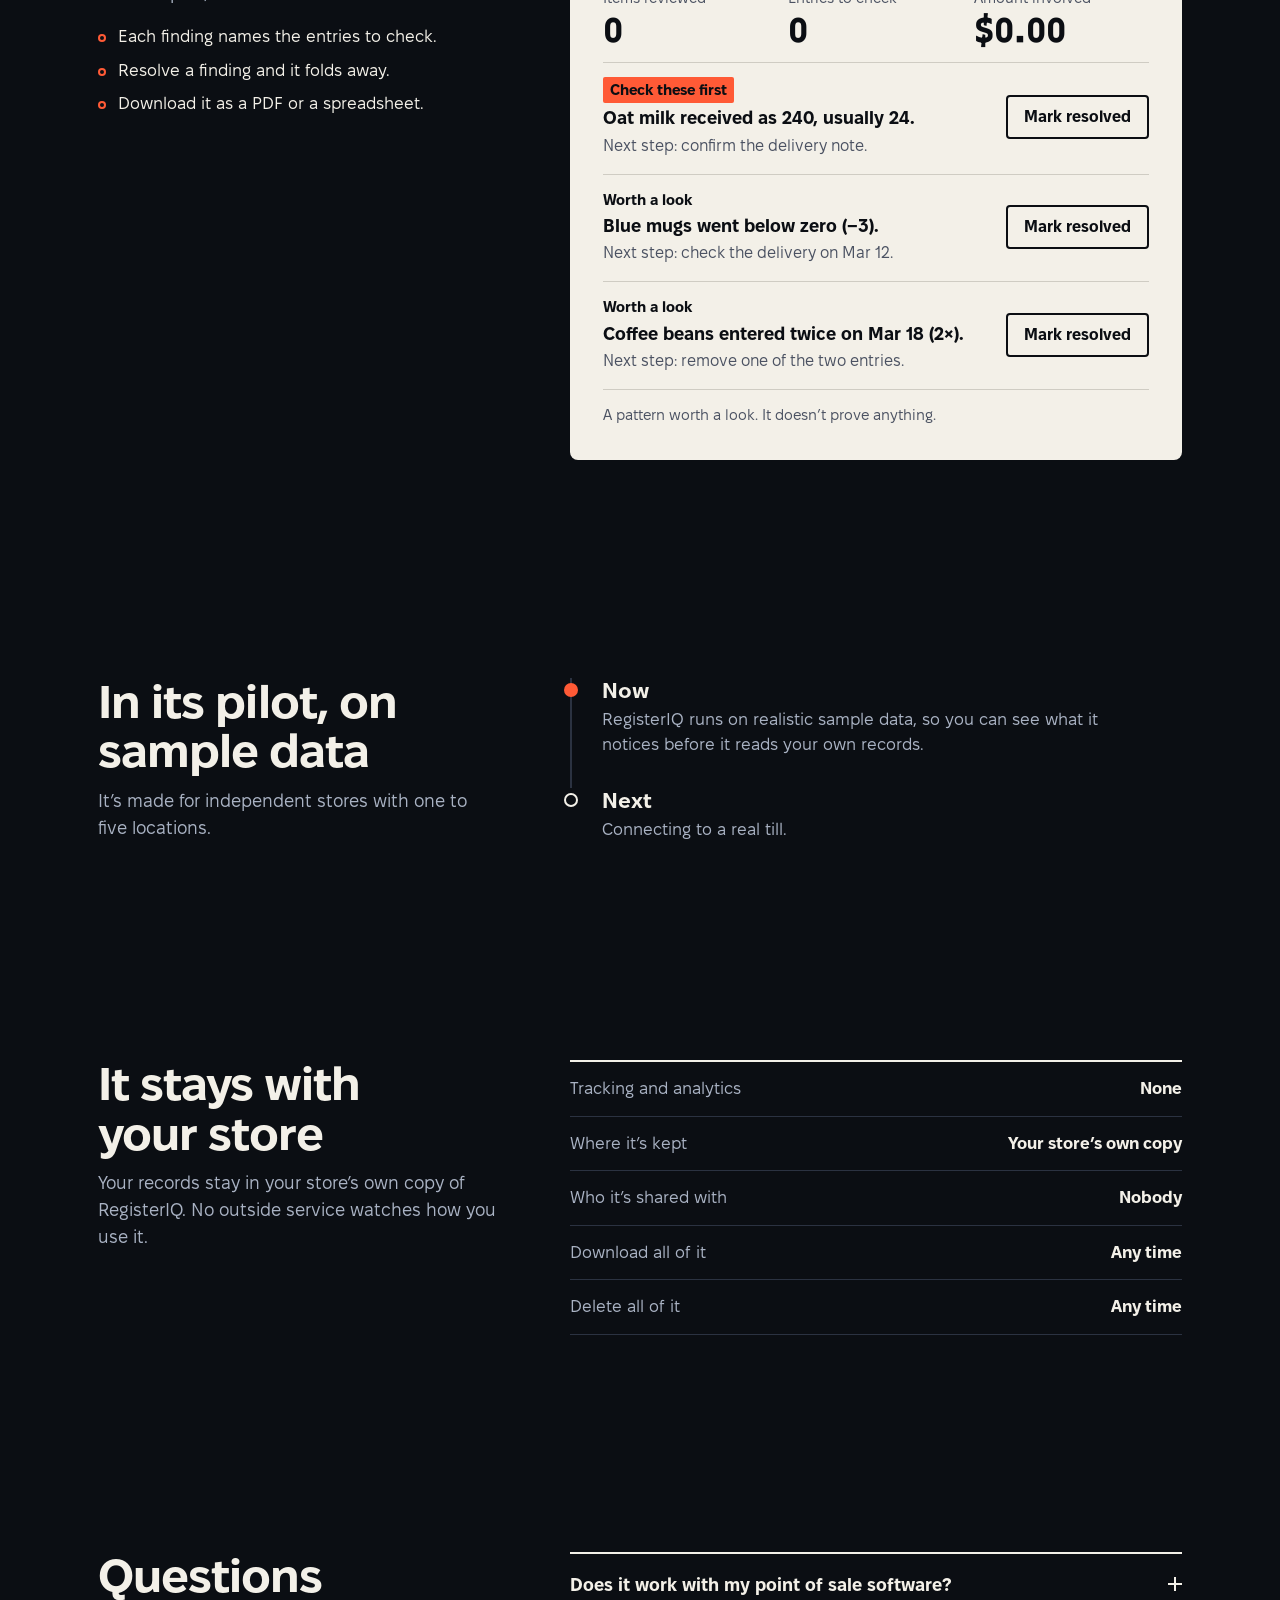
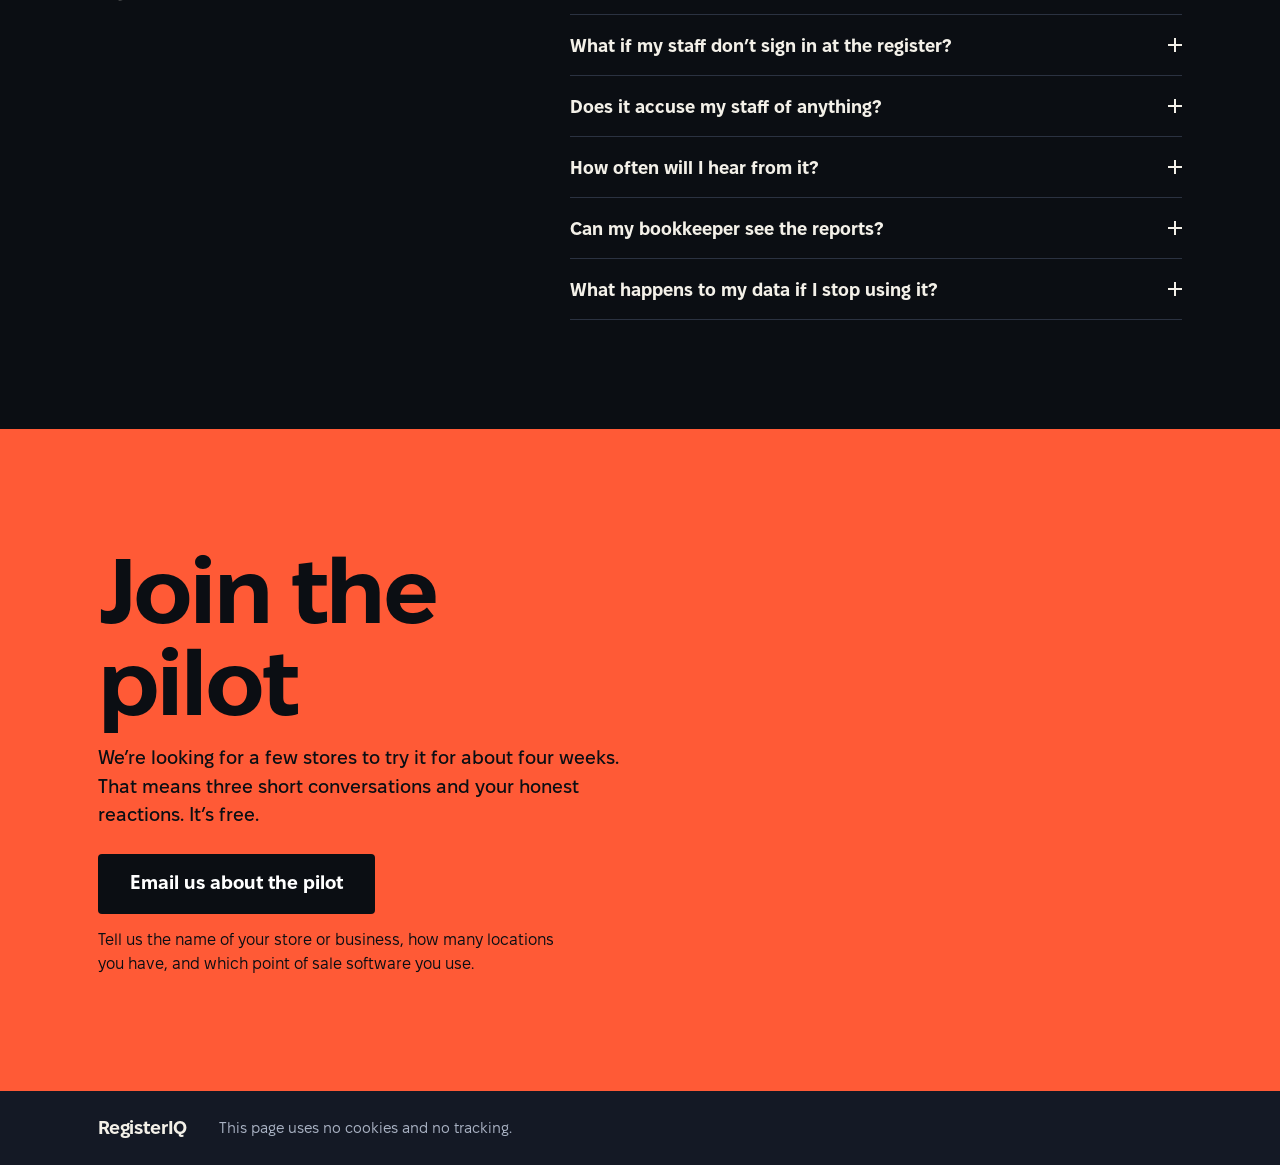
==== commit a25c1207: "Take the copyright line off both page footers The font licence files are unchanged." ====
--- a/fable/index.html
+++ b/fable/index.html
@@ -11,7 +11,7 @@
     <title>RegisterIQ</title>
     <meta name="description" content="RegisterIQ reads your till and stock records and points out what doesn’t add up." />
     <meta name="theme-color" content="#0b0e13" />
-    <script type="module" crossorigin src="./assets/index-D7rwOKYs.js"></script>
+    <script type="module" crossorigin src="./assets/index-BF1He1U-.js"></script>
     <link rel="stylesheet" crossorigin href="./assets/index-Dks5I2CN.css">
     <meta name="robots" content="noindex">
     <link rel="icon" href="data:image/svg+xml,%3Csvg xmlns=&#39;http://www.w3.org/2000/svg&#39; viewBox=&#39;0 0 32 32&#39;%3E%3Crect width=&#39;32&#39; height=&#39;32&#39; rx=&#39;6&#39; fill=&#39;%230b0e13&#39;/%3E%3Cpath d=&#39;M6 11c9 0 9 10 17 10&#39; fill=&#39;none&#39; stroke=&#39;%23f3f0e8&#39; stroke-width=&#39;2.4&#39; stroke-linecap=&#39;round&#39;/%3E%3Ccircle cx=&#39;24&#39; cy=&#39;11&#39; r=&#39;3.4&#39; fill=&#39;none&#39; stroke=&#39;%23ff5a36&#39; stroke-width=&#39;2.4&#39;/%3E%3C/svg%3E">
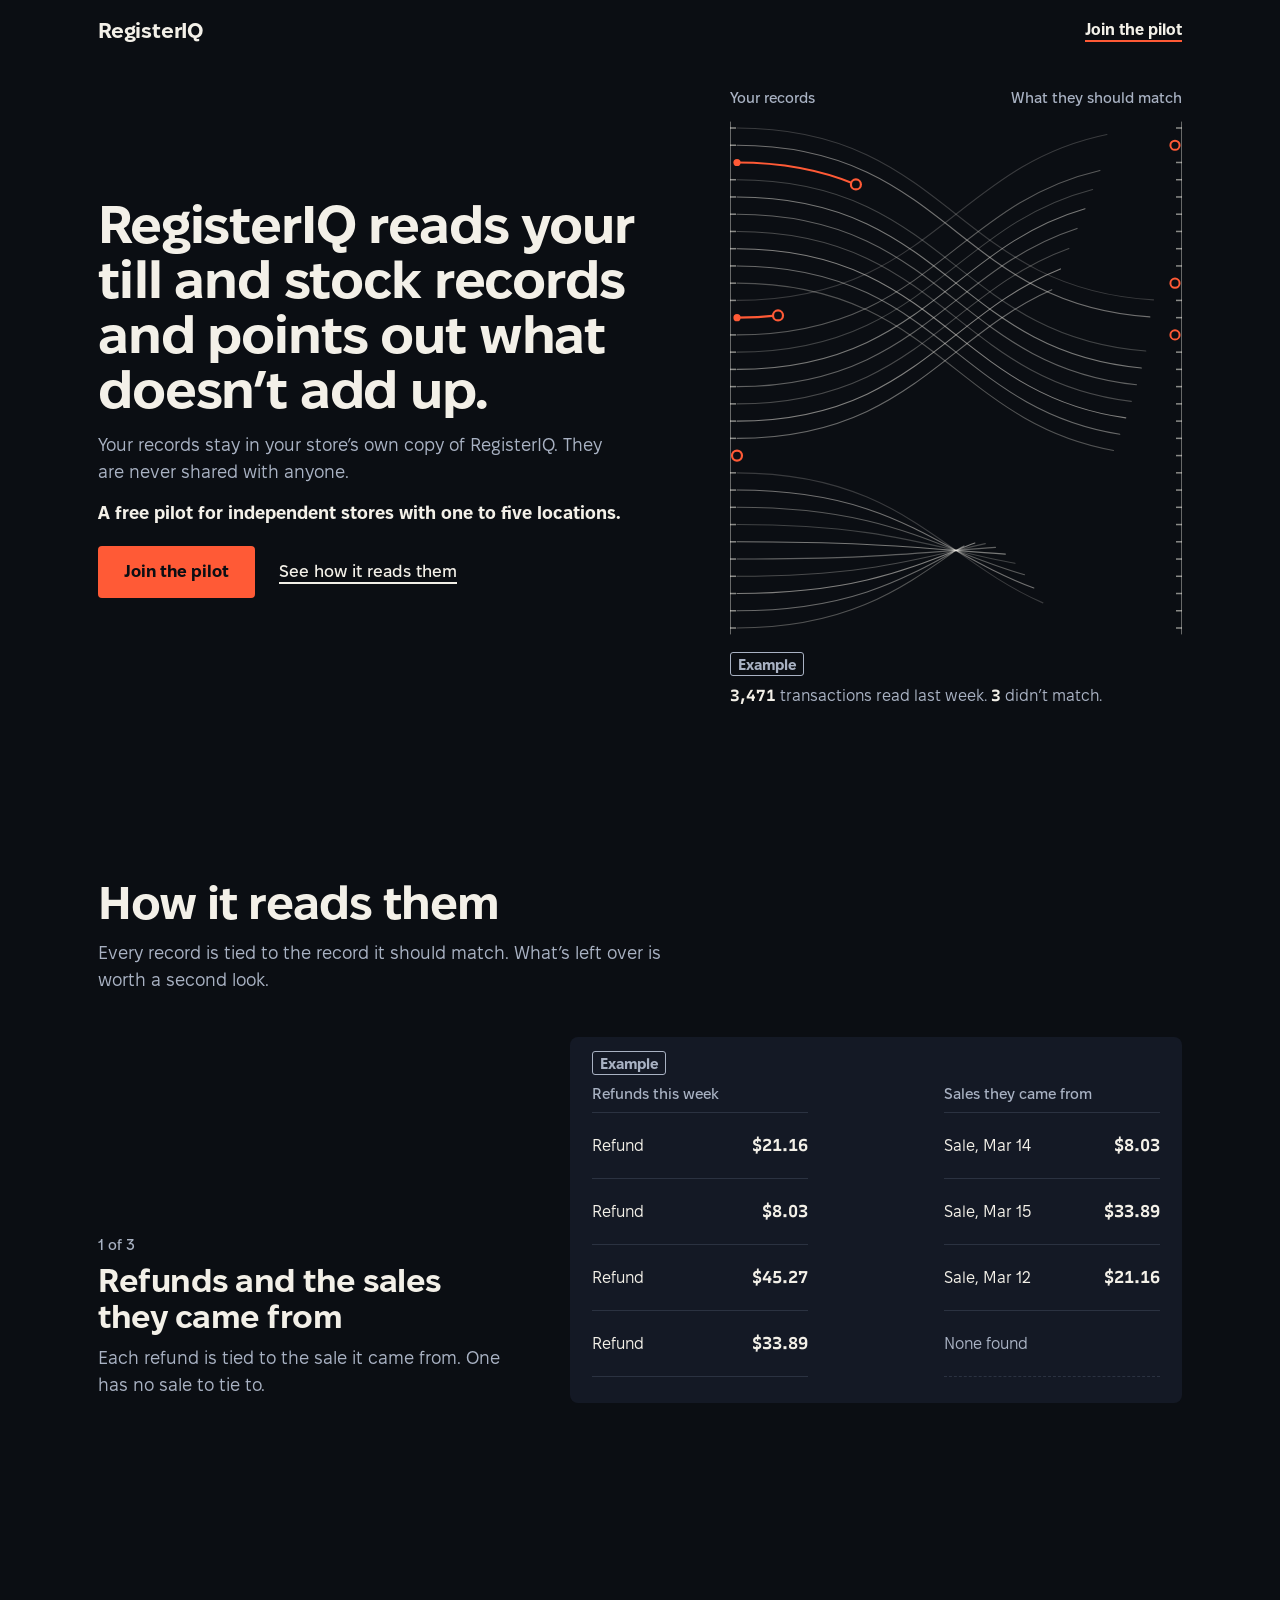
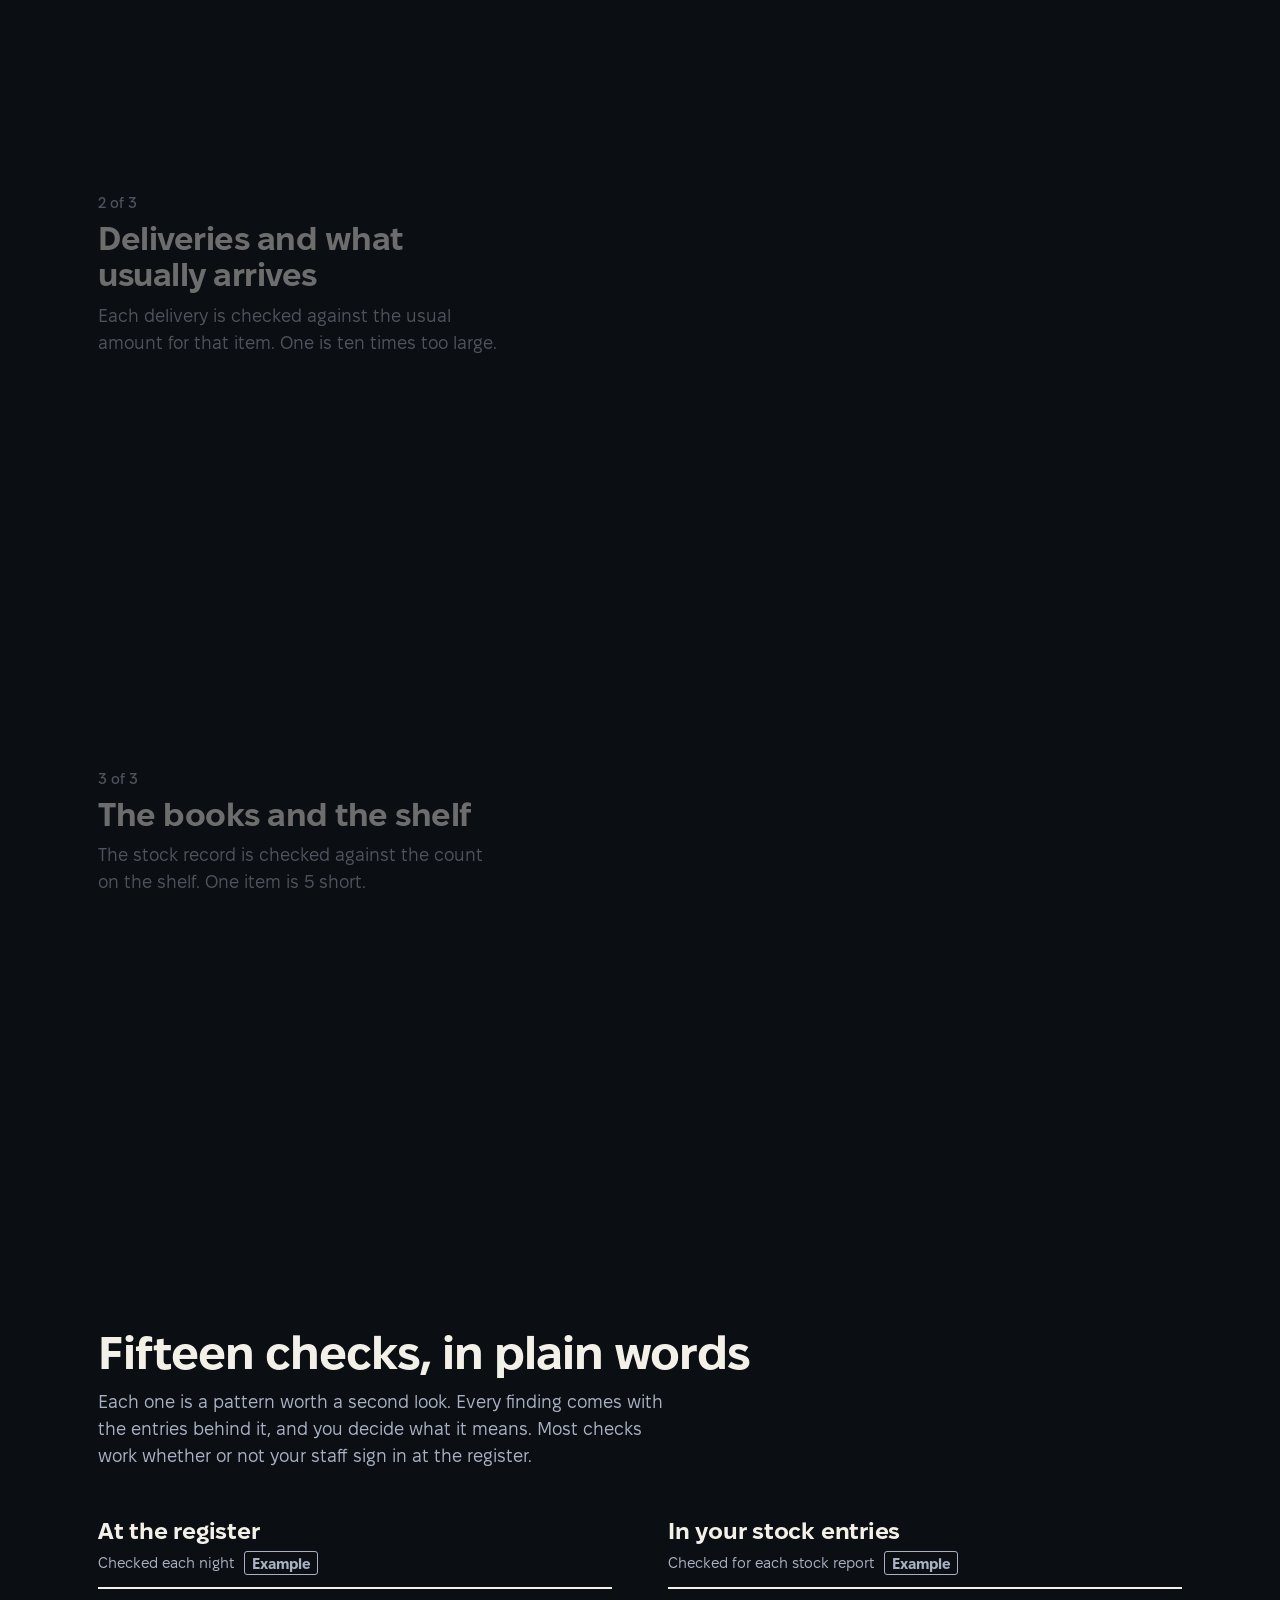
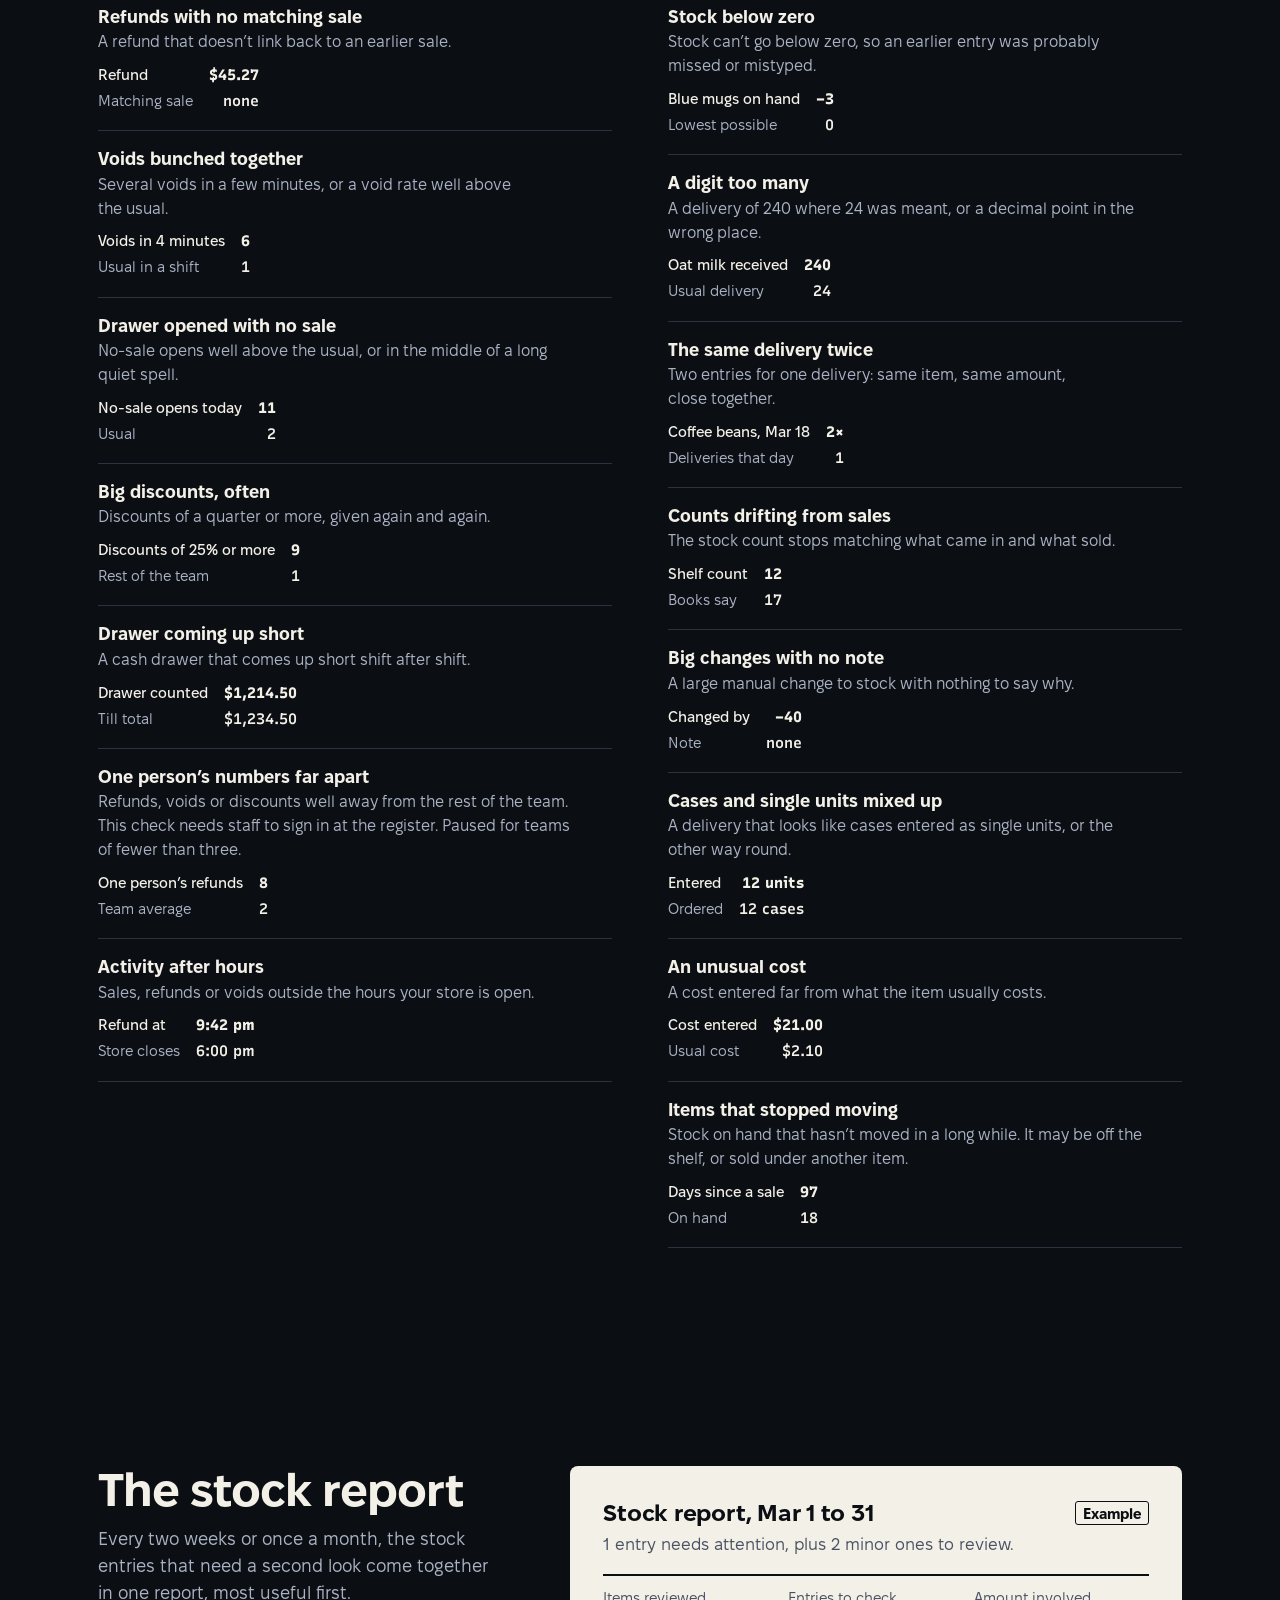
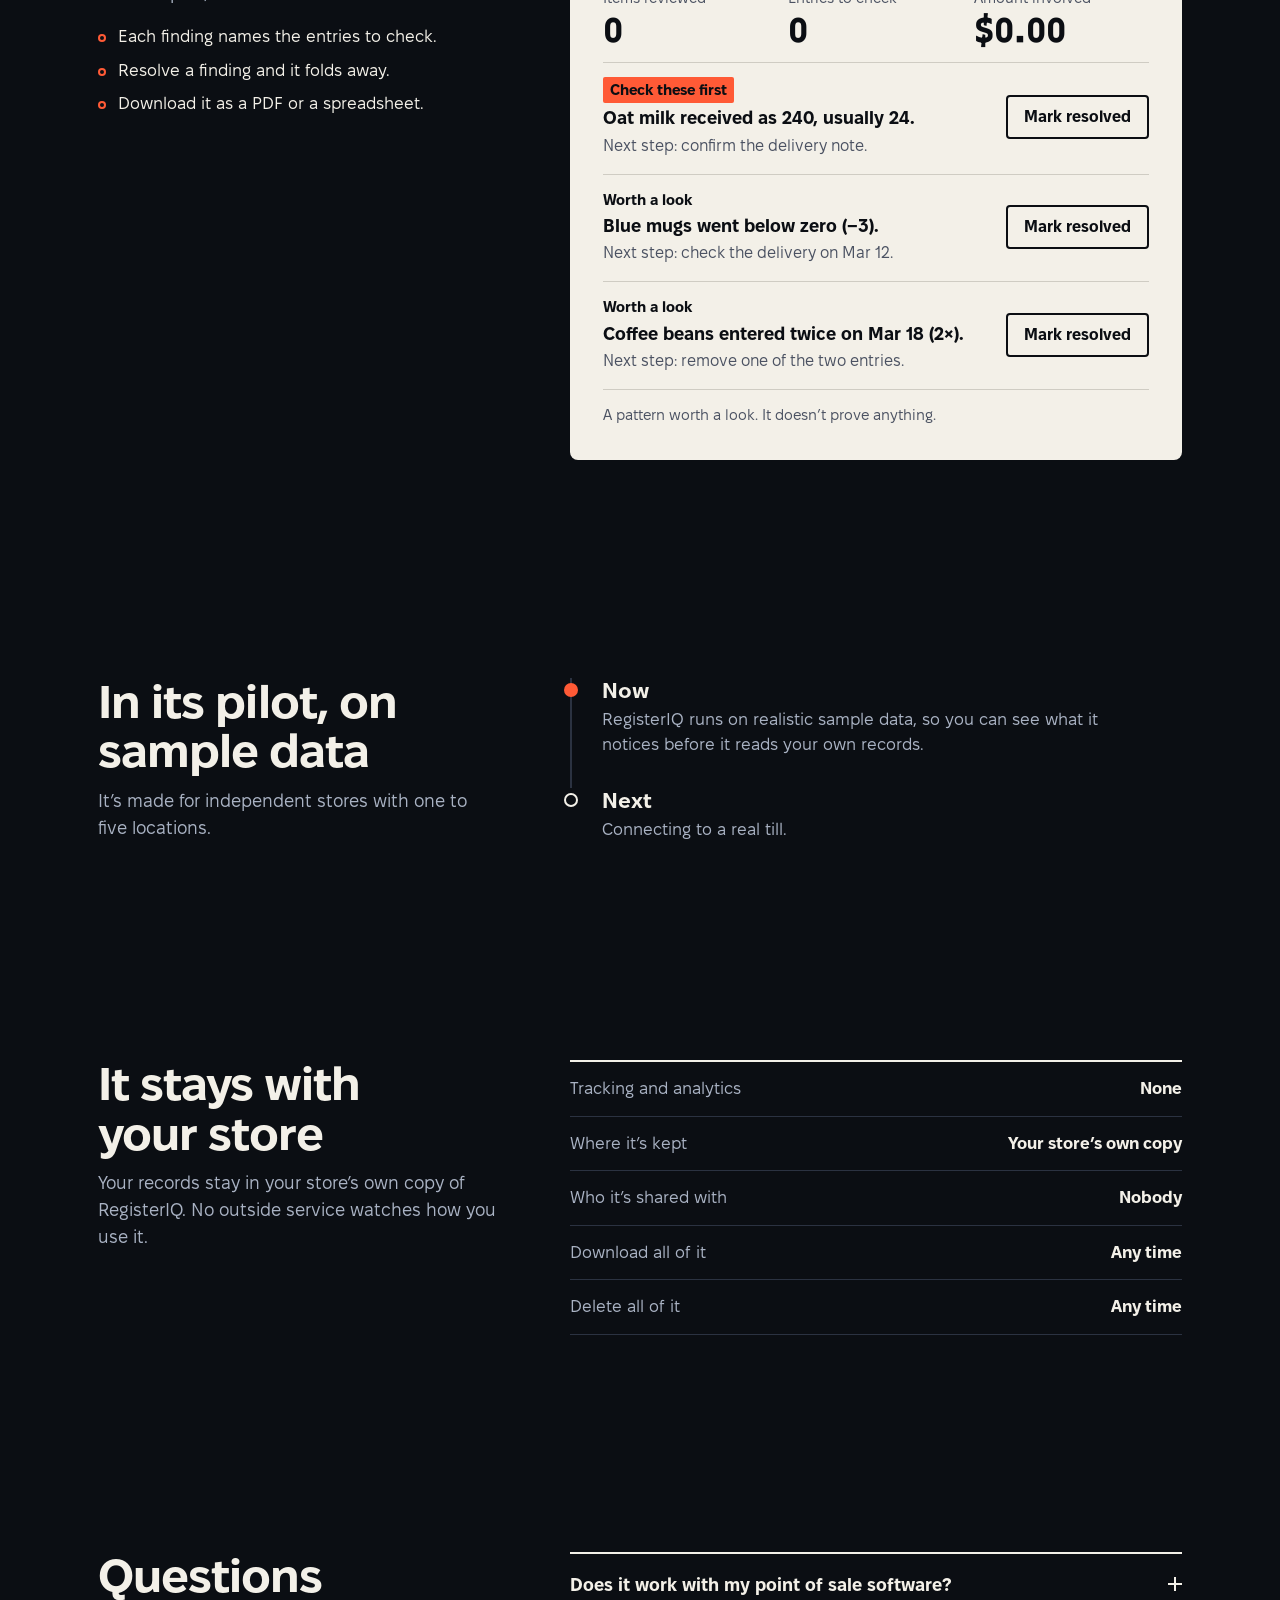
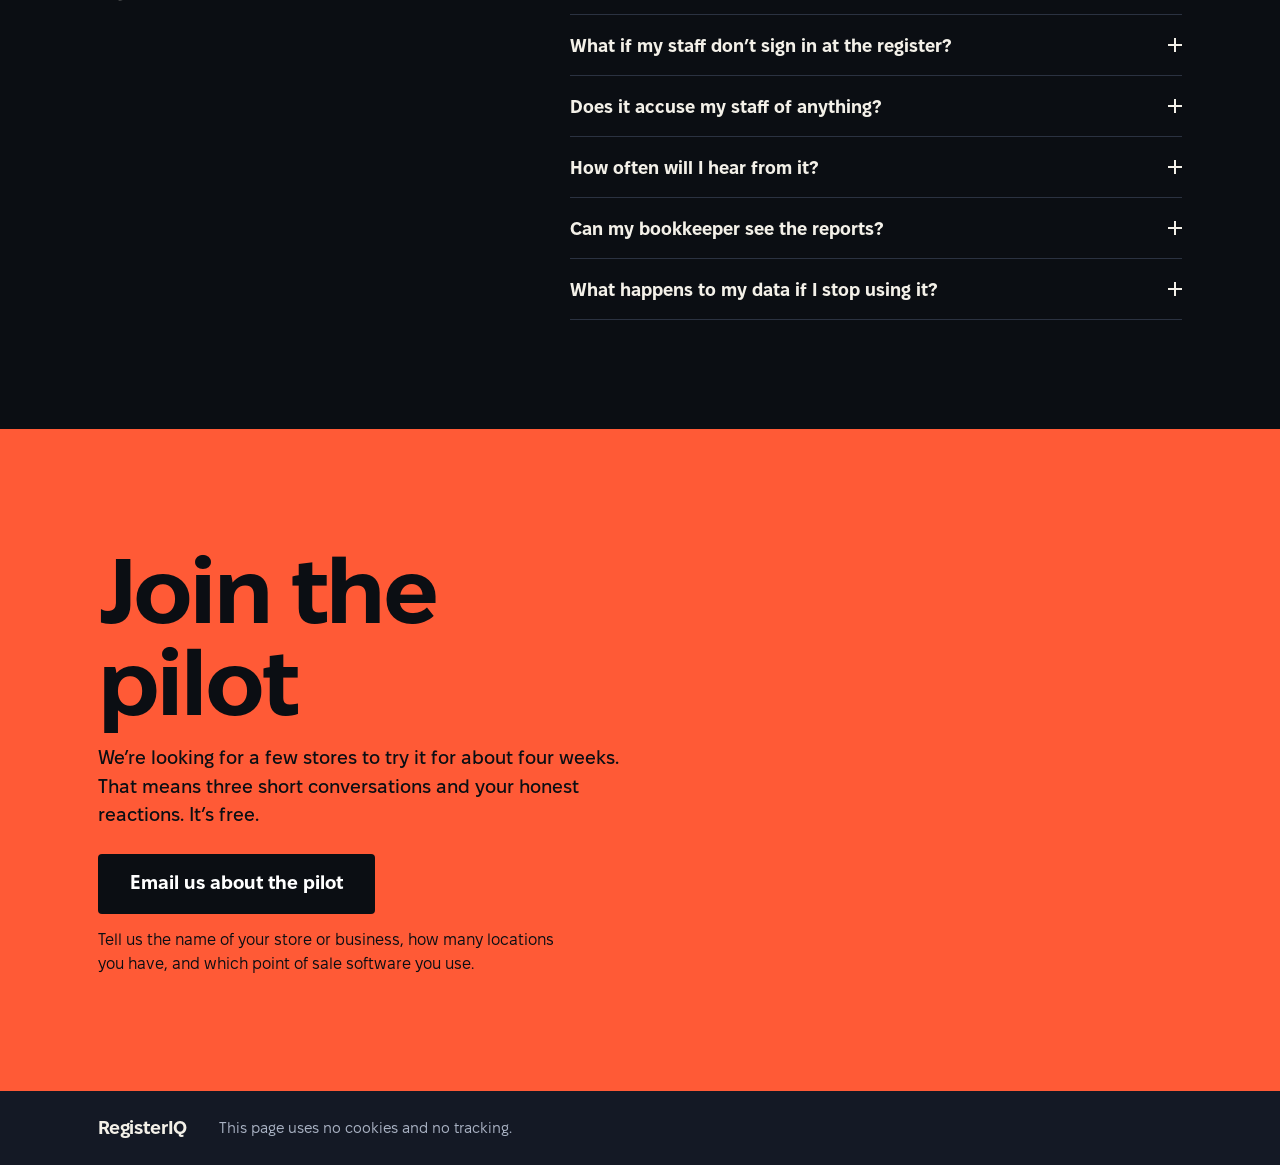
==== commit 40a8ae6d: "Both pages grow in proportion on large screens On windows larger than 1440 x 860 the pages kept thei" ====
--- a/fable/index.html
+++ b/fable/index.html
@@ -11,8 +11,8 @@
     <title>RegisterIQ</title>
     <meta name="description" content="RegisterIQ reads your till and stock records and points out what doesn’t add up." />
     <meta name="theme-color" content="#0b0e13" />
-    <script type="module" crossorigin src="./assets/index-BF1He1U-.js"></script>
-    <link rel="stylesheet" crossorigin href="./assets/index-Dks5I2CN.css">
+    <script type="module" crossorigin src="./assets/index-1zprYFQg.js"></script>
+    <link rel="stylesheet" crossorigin href="./assets/index-l0V_YSgO.css">
     <meta name="robots" content="noindex">
     <link rel="icon" href="data:image/svg+xml,%3Csvg xmlns=&#39;http://www.w3.org/2000/svg&#39; viewBox=&#39;0 0 32 32&#39;%3E%3Crect width=&#39;32&#39; height=&#39;32&#39; rx=&#39;6&#39; fill=&#39;%230b0e13&#39;/%3E%3Cpath d=&#39;M6 11c9 0 9 10 17 10&#39; fill=&#39;none&#39; stroke=&#39;%23f3f0e8&#39; stroke-width=&#39;2.4&#39; stroke-linecap=&#39;round&#39;/%3E%3Ccircle cx=&#39;24&#39; cy=&#39;11&#39; r=&#39;3.4&#39; fill=&#39;none&#39; stroke=&#39;%23ff5a36&#39; stroke-width=&#39;2.4&#39;/%3E%3C/svg%3E">
   </head>
--- a/fable/assets/index-l0V_YSgO.css
+++ b/fable/assets/index-l0V_YSgO.css
@@ -0,0 +1 @@
+:root{--u:clamp(1px, min(100vw / 1440, 100vh / 860), 1.5px)}@font-face{font-family:Fixel Display;src:url(./FixelDisplay-Bold-Dju6qeKL.woff2)format("woff2");font-weight:700;font-display:swap}@font-face{font-family:Fixel Text;src:url(./FixelText-Regular-Bu2h_Y5s.woff2)format("woff2");font-weight:400;font-display:swap}@font-face{font-family:Fixel Text;src:url(./FixelText-Medium-Dir1BLjs.woff2)format("woff2");font-weight:500;font-display:swap}@font-face{font-family:Fixel Text;src:url(./FixelText-Bold-Wg7I7zow.woff2)format("woff2");font-weight:700;font-display:swap}@font-face{font-family:Recursive;src:url(./Recursive-VF-BdMPsgby.woff2)format("woff2");font-weight:300 1000;font-display:swap}:root{--bg:#0b0e13;--panel:#141925;--rule:#2b3241;--ink:#f3f0e8;--dim:#a9b2c3;--thread:243, 240, 232;--thread-dark:11, 14, 19;--loose:#ff5a36;--loose-ink:#0b0e13;--sheet:#f3f0e8;--sheet-ink:#0b0e13;--sheet-dim:#4b5262;--sheet-rule:#cfccc3;--ease:cubic-bezier(.2, 0, 0, 1);--pad:clamp(calc(18 * var(--u)), 4.5vw, calc(48 * var(--u)));--display:"Fixel Display", "Fixel Text", system-ui, sans-serif}:root[data-c=baize]{--bg:#0a201a;--panel:#0f2b23;--rule:#25453b;--ink:#f4f1e6;--dim:#aac3b8;--thread:244, 241, 230;--thread-dark:10, 32, 26;--loose:#ff6f3d;--loose-ink:#0a201a;--sheet:#f4f1e6;--sheet-ink:#0a201a;--sheet-dim:#3f5a50;--sheet-rule:#cdd3c6}:root[data-c=cobalt]{--bg:#1433a6;--panel:#0f2a8f;--rule:#4563d6;--ink:#fff;--dim:#ccd6ff;--thread:255, 255, 255;--thread-dark:10, 26, 85;--loose:#ffa62b;--loose-ink:#0a1a55;--sheet:#fff;--sheet-ink:#0a1a55;--sheet-dim:#3c4a86;--sheet-rule:#cdd4ee}*,:before,:after{box-sizing:border-box}html{background:var(--bg);--lightningcss-light: ;--lightningcss-dark:initial;color-scheme:dark;scrollbar-color:var(--rule) var(--bg);-webkit-text-size-adjust:100%;-moz-text-size-adjust:100%;text-size-adjust:100%;-webkit-tap-highlight-color:transparent}a,button,summary{touch-action:manipulation}.btn,.btn-line,.bar-link,.faq summary,.themes button{-webkit-user-select:none;user-select:none}p{text-wrap:pretty}body{background:var(--bg);color:var(--ink);font:400 calc(17 * var(--u))/1.5 "Fixel Text", system-ui, sans-serif;-webkit-font-smoothing:antialiased;overflow-wrap:break-word;transition:background-color .3s var(--ease), color .3s var(--ease);margin:0}h1,h2,h3,h4,p,ol,ul,dl,dd,figure{margin:0}ul,ol{padding:0;list-style:none}::selection{background:var(--loose);color:var(--loose-ink)}:focus-visible{outline:calc(3 * var(--u)) solid var(--loose);outline-offset:calc(3 * var(--u));border-radius:2px}.pilot :focus-visible,.report :focus-visible{outline-color:var(--sheet-ink)}.num{font-variation-settings:"MONO" 0, "CASL" 0, "slnt" 0, "CRSV" 0;font-variant-numeric:tabular-nums lining-nums;font-family:Recursive,Fixel Text,sans-serif}.wrap{max-width:calc(1180 * var(--u));padding:0 max(var(--pad), env(safe-area-inset-right,0px)) 0 max(var(--pad), env(safe-area-inset-left,0px));margin:0 auto}.bar{padding-top:env(safe-area-inset-top,0px)}.skip{left:calc(12 * var(--u));top:calc(-100 * var(--u));z-index:20;background:var(--loose);color:var(--loose-ink);padding:calc(12 * var(--u)) calc(16 * var(--u));font-weight:700;position:absolute}.skip:focus{top:calc(8 * var(--u))}h1,h2{font-family:var(--display);letter-spacing:-.022em;text-wrap:balance;font-weight:700}h1{font-size:clamp(calc(30 * var(--u)), 6.3vw + calc(5.5 * var(--u)), calc(56 * var(--u)));line-height:1.05}h2{font-size:clamp(calc(28 * var(--u)), 3.2vw + calc(15 * var(--u)), calc(46 * var(--u)));line-height:1.08}.intro{color:var(--dim);max-width:calc(576 * var(--u));margin-top:calc(10 * var(--u));font-size:calc(18 * var(--u))}.stamp{font:700 calc(15 * var(--u))/1 "Fixel Text", sans-serif;color:inherit;border-radius:calc(3 * var(--u));padding:calc(4 * var(--u)) calc(7 * var(--u)) calc(3 * var(--u));white-space:nowrap;border:1.5px solid;display:inline-block}.bar-in{min-height:calc(60 * var(--u));justify-content:space-between;align-items:center;display:flex}.wordmark{font:700 calc(21 * var(--u))/1 var(--display);letter-spacing:-.01em;color:var(--ink);min-height:calc(44 * var(--u));align-items:center;text-decoration:none;display:inline-flex}.bar-link{color:var(--ink);font-weight:700;font-size:calc(16 * var(--u));min-height:calc(44 * var(--u));text-decoration:underline;-webkit-text-decoration-color:var(--loose);text-decoration-color:var(--loose);text-underline-offset:.34em;align-items:center;text-decoration-thickness:2px;display:inline-flex}.btn{min-height:calc(52 * var(--u));padding:0 calc(26 * var(--u));background:var(--loose);color:var(--loose-ink);font-weight:700;font-size:calc(17 * var(--u));border-radius:calc(4 * var(--u));transition:filter .12s var(--ease), transform .12s var(--ease);justify-content:center;align-items:center;text-decoration:none;display:inline-flex}.btn:active{transform:scale(.97)}.bar-link:active,.link:active{opacity:.7}.btn.big{min-height:calc(60 * var(--u));padding:0 calc(32 * var(--u));font-size:calc(19 * var(--u))}.link{color:var(--ink);min-height:calc(44 * var(--u));text-underline-offset:.28em;align-items:center;font-weight:500;text-decoration:underline;text-decoration-thickness:1.5px;display:inline-flex}@media (hover:hover) and (pointer:fine){.btn:hover{filter:brightness(1.08)}.link:hover{text-decoration-thickness:2.5px}.btn-line:active{transform:scale(.97)}.faq summary:hover{color:var(--loose)}}.hero{padding:clamp(calc(12 * var(--u)), 3vh, calc(40 * var(--u))) 0 clamp(calc(40 * var(--u)), 7vh, calc(88 * var(--u)))}.hero-in{gap:calc(30 * var(--u));display:grid}.lede{color:var(--dim);font-size:calc(18 * var(--u));max-width:calc(528 * var(--u));margin-top:calc(14 * var(--u))}.hero-for{margin-top:calc(14 * var(--u));max-width:calc(528 * var(--u));font-size:calc(18 * var(--u));font-weight:700}.hero-actions{align-items:center;gap:calc(8 * var(--u)) calc(24 * var(--u));margin-top:calc(20 * var(--u));flex-wrap:wrap;display:flex}.weave-head{justify-content:space-between;gap:calc(16 * var(--u));color:var(--dim);font-size:calc(15 * var(--u));padding-bottom:calc(8 * var(--u));font-weight:500;display:flex}.weave-box{height:calc(300 * var(--u));position:relative}.weave-box canvas,.sfig canvas{pointer-events:none;width:100%;height:100%;position:absolute;inset:0}.chip{z-index:2;background:var(--loose);color:var(--loose-ink);font:700 calc(15 * var(--u))/1.25 "Fixel Text", sans-serif;padding:calc(6 * var(--u)) calc(10 * var(--u)) calc(5 * var(--u));border-radius:calc(3 * var(--u));white-space:nowrap;opacity:0;will-change:transform;position:absolute;top:0;left:0}[data-ready]>.chip{opacity:1;transition:opacity .36s var(--ease) .5s}.weave-foot{align-items:center;gap:calc(8 * var(--u)) calc(12 * var(--u));margin-top:calc(14 * var(--u));color:var(--dim);font-size:calc(16 * var(--u));flex-wrap:wrap;display:flex}.weave-foot b{color:var(--ink);font-weight:700}.band{padding:clamp(calc(56 * var(--u)), 8.5vw, calc(116 * var(--u))) 0}.split{gap:calc(28 * var(--u)) calc(64 * var(--u));display:grid}.plain{margin-top:calc(18 * var(--u));gap:calc(8 * var(--u));display:grid}.plain li{padding-left:calc(20 * var(--u));position:relative}.plain li:before{content:"";width:calc(8 * var(--u));height:calc(8 * var(--u));box-shadow:inset 0 0 0 2px var(--loose);border-radius:50%;position:absolute;top:.6em;left:0}.story{margin-top:clamp(calc(20 * var(--u)), 4vw, calc(44 * var(--u)))}.stage{z-index:3;margin:0 calc(-1 * var(--pad));padding:max(calc(10 * var(--u)), env(safe-area-inset-top,0px)) var(--pad) calc(12 * var(--u));background:var(--bg);border-bottom:1px solid var(--rule);position:sticky;top:0}.steps{counter-reset:step;margin:0}.steps>li{counter-increment:step;min-height:56svh;padding-top:calc(26 * var(--u));opacity:.42;transition:opacity .35s var(--ease)}.steps>li:last-child{min-height:46svh}.steps>li[data-active]{opacity:1}.steps>li:before{content:counter(step) " of 3";color:var(--dim);font-size:calc(15 * var(--u));margin-bottom:calc(6 * var(--u));font-weight:500;display:block}.steps h3{font:700 clamp(calc(23 * var(--u)), 2.1vw + calc(8 * var(--u)), calc(32 * var(--u))) / 1.14 var(--display);letter-spacing:-.015em}.steps>li>p{color:var(--dim);font-size:calc(18 * var(--u));max-width:calc(448 * var(--u));margin-top:calc(8 * var(--u))}.story[data-still] .steps>li{min-height:0;padding:0 0 calc(44 * var(--u))}.story[data-still] .sfig{margin-top:calc(16 * var(--u));max-width:calc(620 * var(--u))}.sfig{background:var(--panel);border-radius:calc(8 * var(--u));padding:calc(14 * var(--u)) clamp(calc(12 * var(--u)), 2vw, calc(22 * var(--u))) calc(58 * var(--u));position:relative}.sfig-top{color:var(--dim);margin-bottom:calc(8 * var(--u))}.sfig-cols{column-gap:clamp(calc(70 * var(--u)), 24%, calc(210 * var(--u)));animation:scene .42s var(--ease) both;grid-template-columns:minmax(0,1fr) minmax(0,1fr);display:grid}@keyframes scene{0%{opacity:0;transform:translateY(calc(8 * var(--u)))}}.sfig[data-leaving] .sfig-cols{opacity:0;transform:translateY(calc(-6 * var(--u)));transition:opacity .2s var(--ease), transform .2s var(--ease)}.col h4{color:var(--dim);font:500 calc(15 * var(--u))/1.3 "Fixel Text", sans-serif;padding-bottom:calc(8 * var(--u));border-bottom:1px solid var(--rule)}.col li{justify-content:space-between;align-items:center;gap:calc(8 * var(--u));height:clamp(calc(52 * var(--u)), 7.4vh, calc(66 * var(--u)));border-bottom:1px solid var(--rule);font-size:calc(16 * var(--u));line-height:1.2;display:flex}.col li b{font-weight:700;font-size:calc(17 * var(--u))}.sfig[data-ready] .col li b{transition:color .3s var(--ease) .5s}.col li[data-none]{color:var(--dim);border-bottom-style:dashed}.sfig[data-ready] .col li[data-loose] b,.sfig[data-ready] .col li[data-unmatched] b{color:var(--loose)}.aisles{gap:calc(48 * var(--u)) calc(56 * var(--u));margin-top:clamp(calc(28 * var(--u)), 4vw, calc(48 * var(--u)));display:grid}.aisle-head{gap:calc(6 * var(--u));padding-bottom:calc(12 * var(--u));border-bottom:2px solid var(--ink);display:grid}.aisle-head h3{font:700 calc(23 * var(--u))/1.2 var(--display);letter-spacing:-.01em}.aisle-head p{align-items:center;gap:calc(10 * var(--u));color:var(--dim);font-size:calc(15 * var(--u));display:flex}.check{gap:calc(8 * var(--u)) calc(20 * var(--u));padding:calc(16 * var(--u)) 0;border-bottom:1px solid var(--rule);display:grid}.check h4{font:700 calc(18 * var(--u))/1.3 "Fixel Text", sans-serif}.check-words p{color:var(--dim);font-size:calc(16 * var(--u));max-width:calc(480 * var(--u));margin-top:2px}.pair{grid-template-columns:max-content max-content calc(30 * var(--u));grid-auto-rows:calc(26 * var(--u));justify-content:start;align-items:center;column-gap:calc(10 * var(--u));font-size:calc(15 * var(--u));font-weight:500;display:grid}.pair .num{justify-self:end}.pair b.found{isolation:isolate;padding:1px calc(6 * var(--u));font-weight:800;transition:color .16s linear .22s;position:relative}.pair b.found:before{content:"";z-index:-1;background:var(--loose);transform-origin:0;transition:transform .46s var(--ease);border-radius:2px;position:absolute;inset:0;transform:scaleX(0)}.check[data-in] .pair b.found{color:var(--loose-ink)}.check[data-in] .pair b.found:before{transform:scaleX(1)}.pair .usual{color:var(--dim);font-weight:400}.pair .num.usual{padding:0 calc(6 * var(--u));color:var(--ink);font-weight:600}.tie{width:calc(30 * var(--u));height:calc(52 * var(--u));grid-area:1/3/span 2;overflow:visible}.tie path{fill:none;stroke:var(--loose);stroke-width:2px;stroke-linecap:round;stroke-dasharray:64;stroke-dashoffset:64px;transition:stroke-dashoffset .62s var(--ease) .26s}.tie circle{fill:var(--bg);stroke:var(--loose);stroke-width:2px;transform-box:fill-box;transform-origin:50%;opacity:0;transition:transform .24s var(--ease) .8s, opacity .16s linear .8s;transform:scale(.5)}.check[data-in] .tie path{stroke-dashoffset:0}.check[data-in] .tie circle{opacity:1;transform:none}.report{background:var(--sheet);color:var(--sheet-ink);border-radius:calc(8 * var(--u));padding:clamp(calc(18 * var(--u)), 2.6vw, calc(34 * var(--u)))}.report-head{justify-content:space-between;align-items:center;gap:calc(12 * var(--u));display:flex}.report-head h3{font:700 calc(23 * var(--u))/1.2 var(--display);letter-spacing:-.01em}.report-summary{margin-top:calc(6 * var(--u));color:var(--sheet-dim)}.sums{gap:0 calc(10 * var(--u));margin:calc(16 * var(--u)) 0 0;border-top:2px solid var(--sheet-ink);border-bottom:1px solid var(--sheet-rule);grid-template-columns:repeat(3,minmax(0,1fr));display:grid}.sums>div{padding:calc(12 * var(--u)) 0}.sums dt{font-size:calc(15 * var(--u));color:var(--sheet-dim);line-height:1.3}.sums dd{margin-top:calc(4 * var(--u));font-size:clamp(calc(23 * var(--u)), 3vw, calc(34 * var(--u)));font-weight:800;line-height:1.1}.report-item{border-bottom:1px solid var(--sheet-rule);transition:grid-template-rows .4s var(--ease), opacity .3s var(--ease);grid-template-rows:1fr;display:grid}.report-item[data-folding]{opacity:0;grid-template-rows:0fr}.report-fold{min-height:0;overflow:hidden}.report-in{gap:calc(3 * var(--u)) calc(16 * var(--u));padding:calc(14 * var(--u)) 0 calc(16 * var(--u));display:grid}.report-level{font-size:calc(15 * var(--u));justify-self:start;font-weight:700}.report-item[data-first] .report-level{background:var(--loose);color:var(--loose-ink);padding:2px calc(7 * var(--u));border-radius:2px}.report-text{font-size:calc(18 * var(--u));font-weight:700;line-height:1.35}.report-next{color:var(--sheet-dim);font-size:calc(16 * var(--u))}.btn-line{min-height:calc(44 * var(--u));margin-top:calc(8 * var(--u));padding:0 calc(16 * var(--u));border:2px solid var(--sheet-ink);border-radius:calc(4 * var(--u));color:var(--sheet-ink);font:700 calc(16 * var(--u)) "Fixel Text", sans-serif;cursor:pointer;transition:background-color .12s var(--ease), color .12s var(--ease), transform .12s var(--ease);background:0 0;justify-self:start}.btn-line:hover{background:var(--sheet-ink);color:var(--sheet)}.report-note{margin-top:calc(14 * var(--u));color:var(--sheet-dim);font-size:calc(15 * var(--u))}.stops li{padding:0 0 calc(30 * var(--u)) calc(30 * var(--u));border-left:2px solid var(--rule);position:relative}.stops li:last-child{border-left-color:#0000;padding-bottom:0}.stops li:before{content:"";left:calc(-8 * var(--u));top:calc(5 * var(--u));width:calc(14 * var(--u));height:calc(14 * var(--u));background:var(--bg);box-shadow:inset 0 0 0 2px var(--ink);border-radius:50%;position:absolute}.stops li[data-now]:before{background:var(--loose);box-shadow:none}.stops h3{font:700 calc(21 * var(--u))/1.2 var(--display)}.stops p{color:var(--dim);margin-top:calc(4 * var(--u));max-width:calc(512 * var(--u))}.promises{border-top:2px solid var(--ink);margin:0}.promises>div{justify-content:space-between;align-items:baseline;gap:calc(16 * var(--u));padding:calc(14 * var(--u)) 0;border-bottom:1px solid var(--rule);display:flex}.promises dt{color:var(--dim)}.promises dd{text-align:right;font-weight:700}.faq{border-top:2px solid var(--ink)}.faq details{border-bottom:1px solid var(--rule)}.faq summary{justify-content:space-between;align-items:center;gap:calc(16 * var(--u));min-height:calc(60 * var(--u));padding:calc(8 * var(--u)) 0;font-weight:700;font-size:calc(18 * var(--u));cursor:pointer;list-style:none;display:flex}.faq summary::-webkit-details-marker{display:none}.faq summary:after{content:"";width:calc(14 * var(--u));height:calc(14 * var(--u));background:linear-gradient(var(--ink), var(--ink)) 50% 50% / calc(14 * var(--u)) 2px no-repeat, linear-gradient(var(--ink), var(--ink)) 50% 50% / 2px calc(14 * var(--u)) no-repeat;flex:none}.faq details[open] summary:after{background:linear-gradient(var(--loose), var(--loose)) 50% 50% / calc(14 * var(--u)) 2px no-repeat}.faq details p{color:var(--dim);max-width:calc(608 * var(--u));padding:0 0 calc(20 * var(--u))}.faq summary{transition:color .12s var(--ease)}.faq summary:active{opacity:.7}@supports (interpolate-size:allow-keywords){.faq details{interpolate-size:allow-keywords}.faq details::details-content{block-size:0;transition:block-size .26s var(--ease), content-visibility .26s allow-discrete;overflow:clip}.faq details[open]::details-content{block-size:auto}}.pilot{background:var(--loose);color:var(--loose-ink);padding:clamp(calc(56 * var(--u)), 9vw, calc(120 * var(--u))) 0}.pilot h2{font-size:clamp(calc(42 * var(--u)), 7vw + calc(8 * var(--u)), calc(92 * var(--u)));letter-spacing:-.03em;line-height:1}.pilot-text{max-width:calc(576 * var(--u));margin-top:calc(16 * var(--u));font-size:calc(19 * var(--u));font-weight:500}.pilot .btn{margin-top:calc(24 * var(--u));background:var(--loose-ink);color:#fff}.pilot-note{margin-top:calc(14 * var(--u));font-size:calc(16 * var(--u));max-width:calc(480 * var(--u))}.pilot-in{gap:calc(32 * var(--u));display:grid}.pilot-threads .weave-box{height:calc(170 * var(--u))}.pilot-threads canvas{--thread:var(--thread-dark);--weave-ground:var(--loose)}.foot{background:var(--panel);color:var(--dim);padding:calc(26 * var(--u)) 0 calc(calc(26 * var(--u)) + env(safe-area-inset-bottom,0px));font-size:calc(15 * var(--u))}:root[data-review] .foot{padding-bottom:calc(calc(84 * var(--u)) + env(safe-area-inset-bottom,0px))}.foot-in{align-items:center;gap:calc(4 * var(--u)) calc(32 * var(--u));flex-wrap:wrap;display:flex}.foot .wordmark{font-size:calc(18 * var(--u));min-height:0}.themes{right:calc(calc(6 * var(--u)) + env(safe-area-inset-right,0px));bottom:calc(calc(6 * var(--u)) + env(safe-area-inset-bottom,0px));z-index:30;display:flex;position:fixed}.themes button:active i{transform:scale(.9)}.themes button{width:calc(44 * var(--u));height:calc(44 * var(--u));cursor:pointer;background:0 0;border:0;border-radius:50%;place-items:center;display:grid}.themes i{width:calc(18 * var(--u));height:calc(18 * var(--u));border-radius:50%;display:block;box-shadow:0 0 0 1.5px #ffffff8c}.themes button[aria-pressed=true] i{box-shadow:0 0 0 2px #fff, 0 0 0 calc(4 * var(--u)) #0009}.themes [data-t=ink] i{background:linear-gradient(135deg,#0b0e13 50%,#ff5a36 50%)}.themes [data-t=baize] i{background:linear-gradient(135deg,#0a201a 50%,#ff6f3d 50%)}.themes [data-t=cobalt] i{background:linear-gradient(135deg,#1433a6 50%,#ffa62b 50%)}@media (width>=900px){.hero-in{gap:calc(56 * var(--u));grid-template-columns:minmax(0,1.12fr) minmax(0,.88fr);align-items:center}h1{font-size:clamp(calc(40 * var(--u)), 4.1vw, calc(54 * var(--u)))}.sfig{padding-bottom:calc(26 * var(--u))}.weave-box{height:clamp(calc(380 * var(--u)), 58vh, calc(520 * var(--u)))}.story{gap:calc(64 * var(--u));grid-template-columns:minmax(0,.8fr) minmax(0,1.2fr);align-items:start;display:grid}.stage{top:max(calc(24 * var(--u)), calc(50vh - calc(220 * var(--u))));background:0 0;border:0;order:2;margin:0;padding:0}.steps>li,.steps>li:last-child{flex-direction:column;justify-content:center;min-height:62vh;padding-top:0;display:flex}.story[data-still],.story[data-still] .steps>li{display:block}.split{grid-template-columns:minmax(0,.8fr) minmax(0,1.2fr);align-items:start}.pilot-in{gap:calc(72 * var(--u));grid-template-columns:minmax(0,1.1fr) minmax(0,.9fr);align-items:center}.pilot-threads .weave-box{height:clamp(calc(240 * var(--u)), 36vh, calc(340 * var(--u)))}.check{grid-template-columns:minmax(0,1fr) auto;align-items:start}.pair{min-width:calc(208 * var(--u));justify-content:end}.report-in{grid-template-columns:minmax(0,1fr) auto;align-items:center}.report-level,.report-text,.report-next{grid-column:1}.btn-line{grid-area:1/2/span 3;margin-top:0}}@media (width>=1040px){.aisles{grid-template-columns:repeat(2,minmax(0,1fr))}.check{grid-template-columns:minmax(0,1fr)}.pair{justify-content:start;min-width:0}}@media (prefers-reduced-motion:reduce){*,:before,:after{transition:none!important;animation:none!important}}
